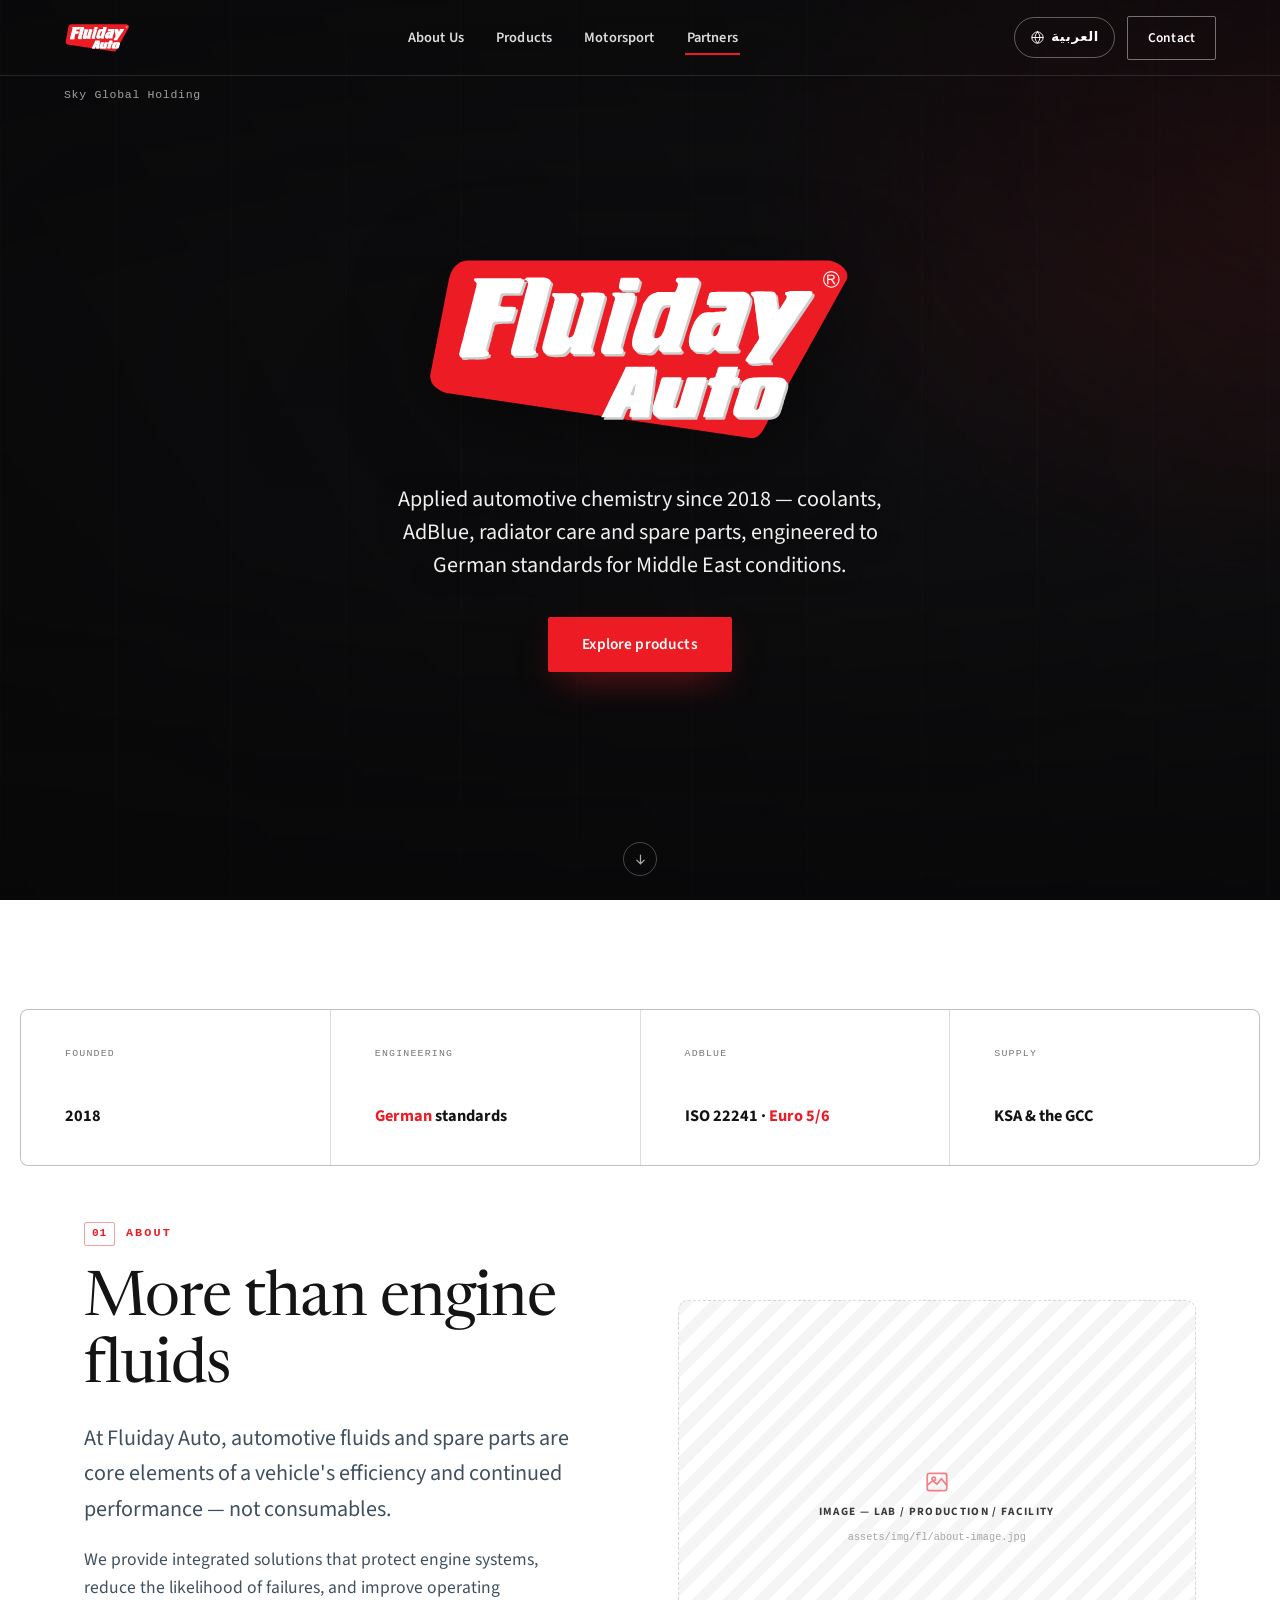
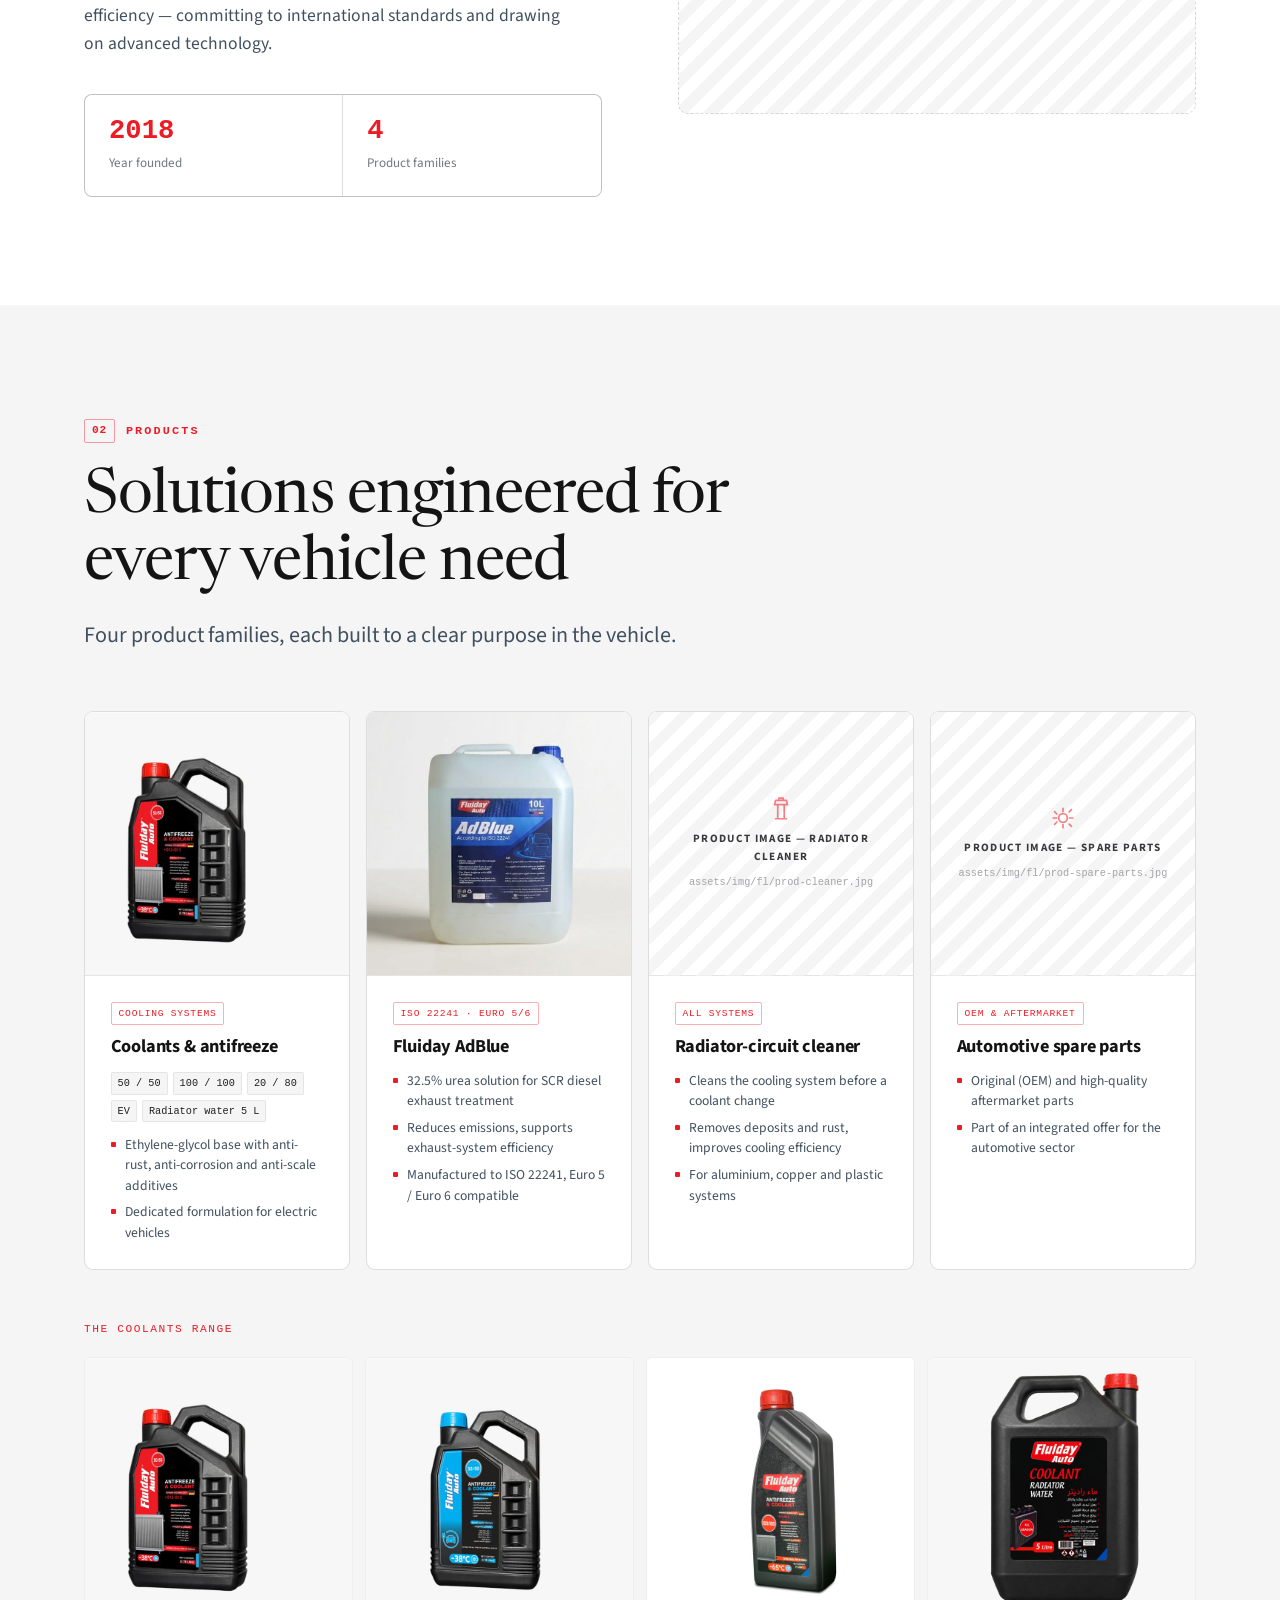
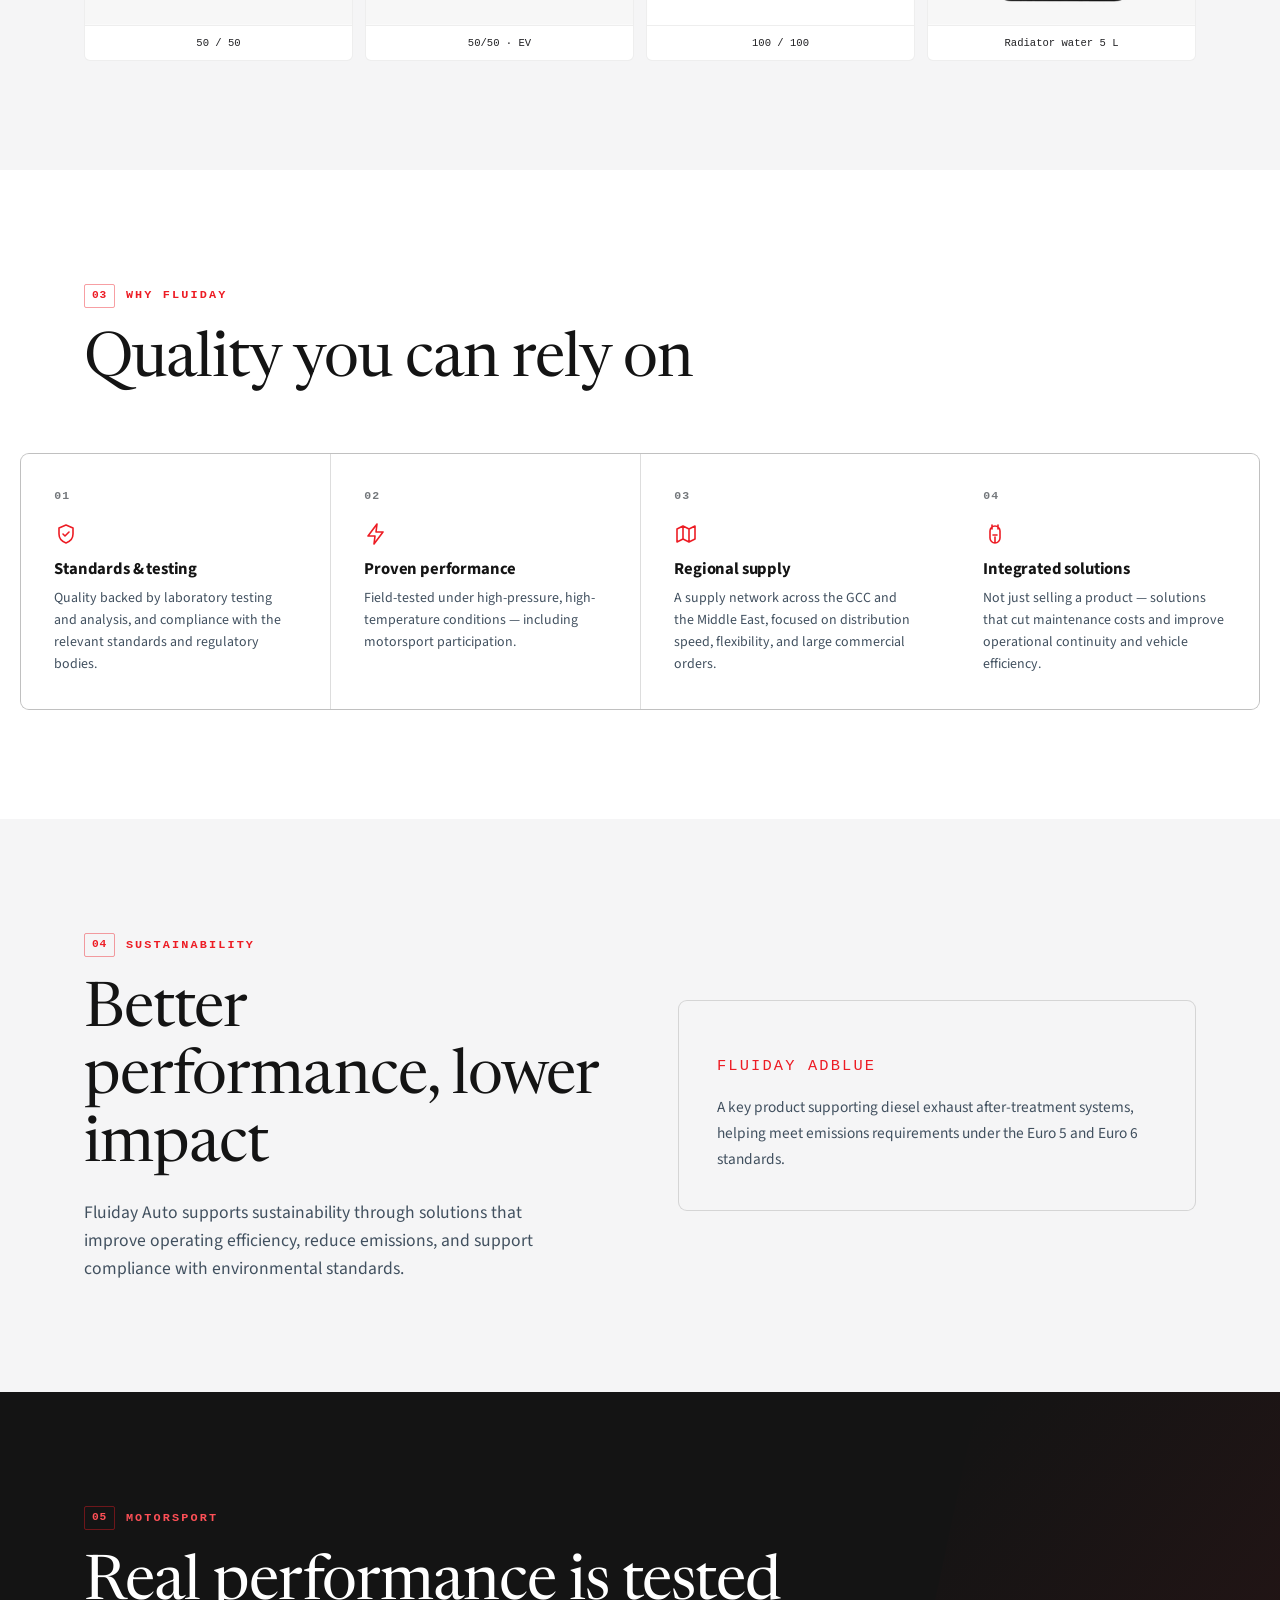
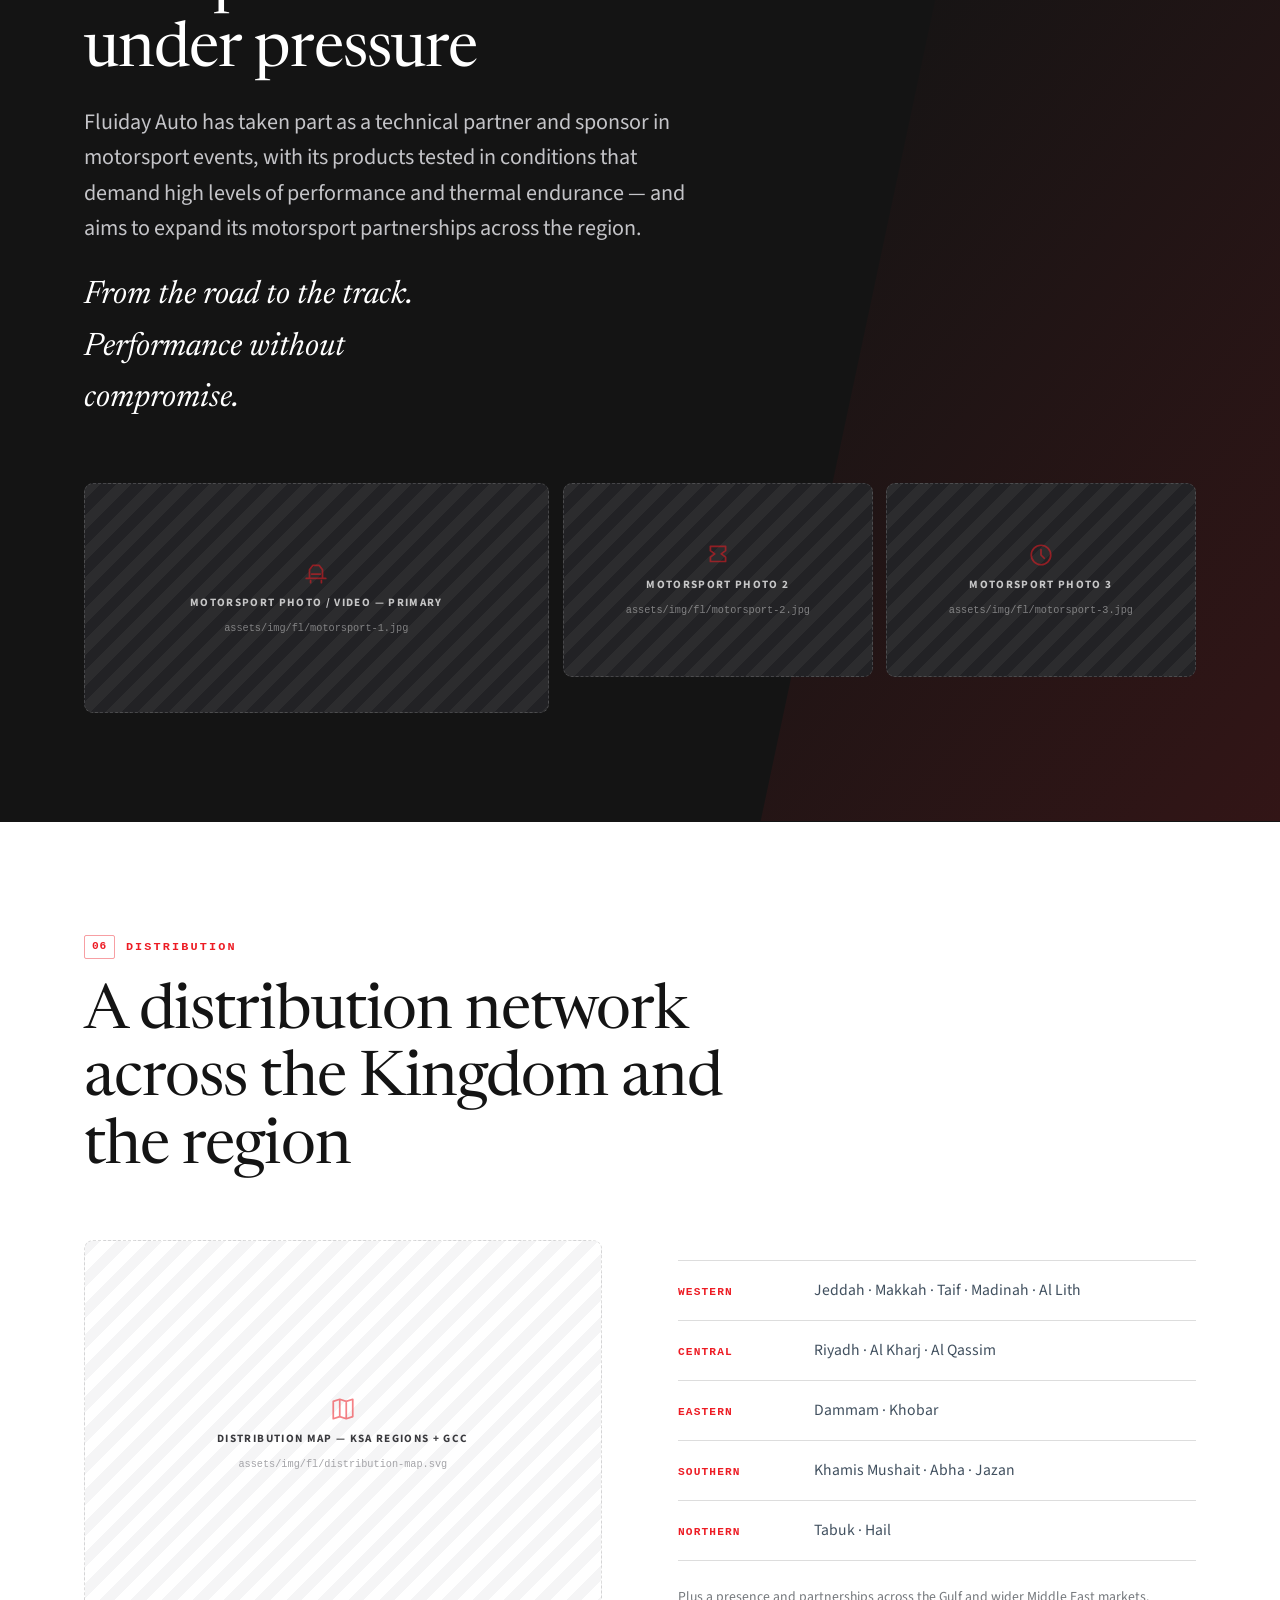
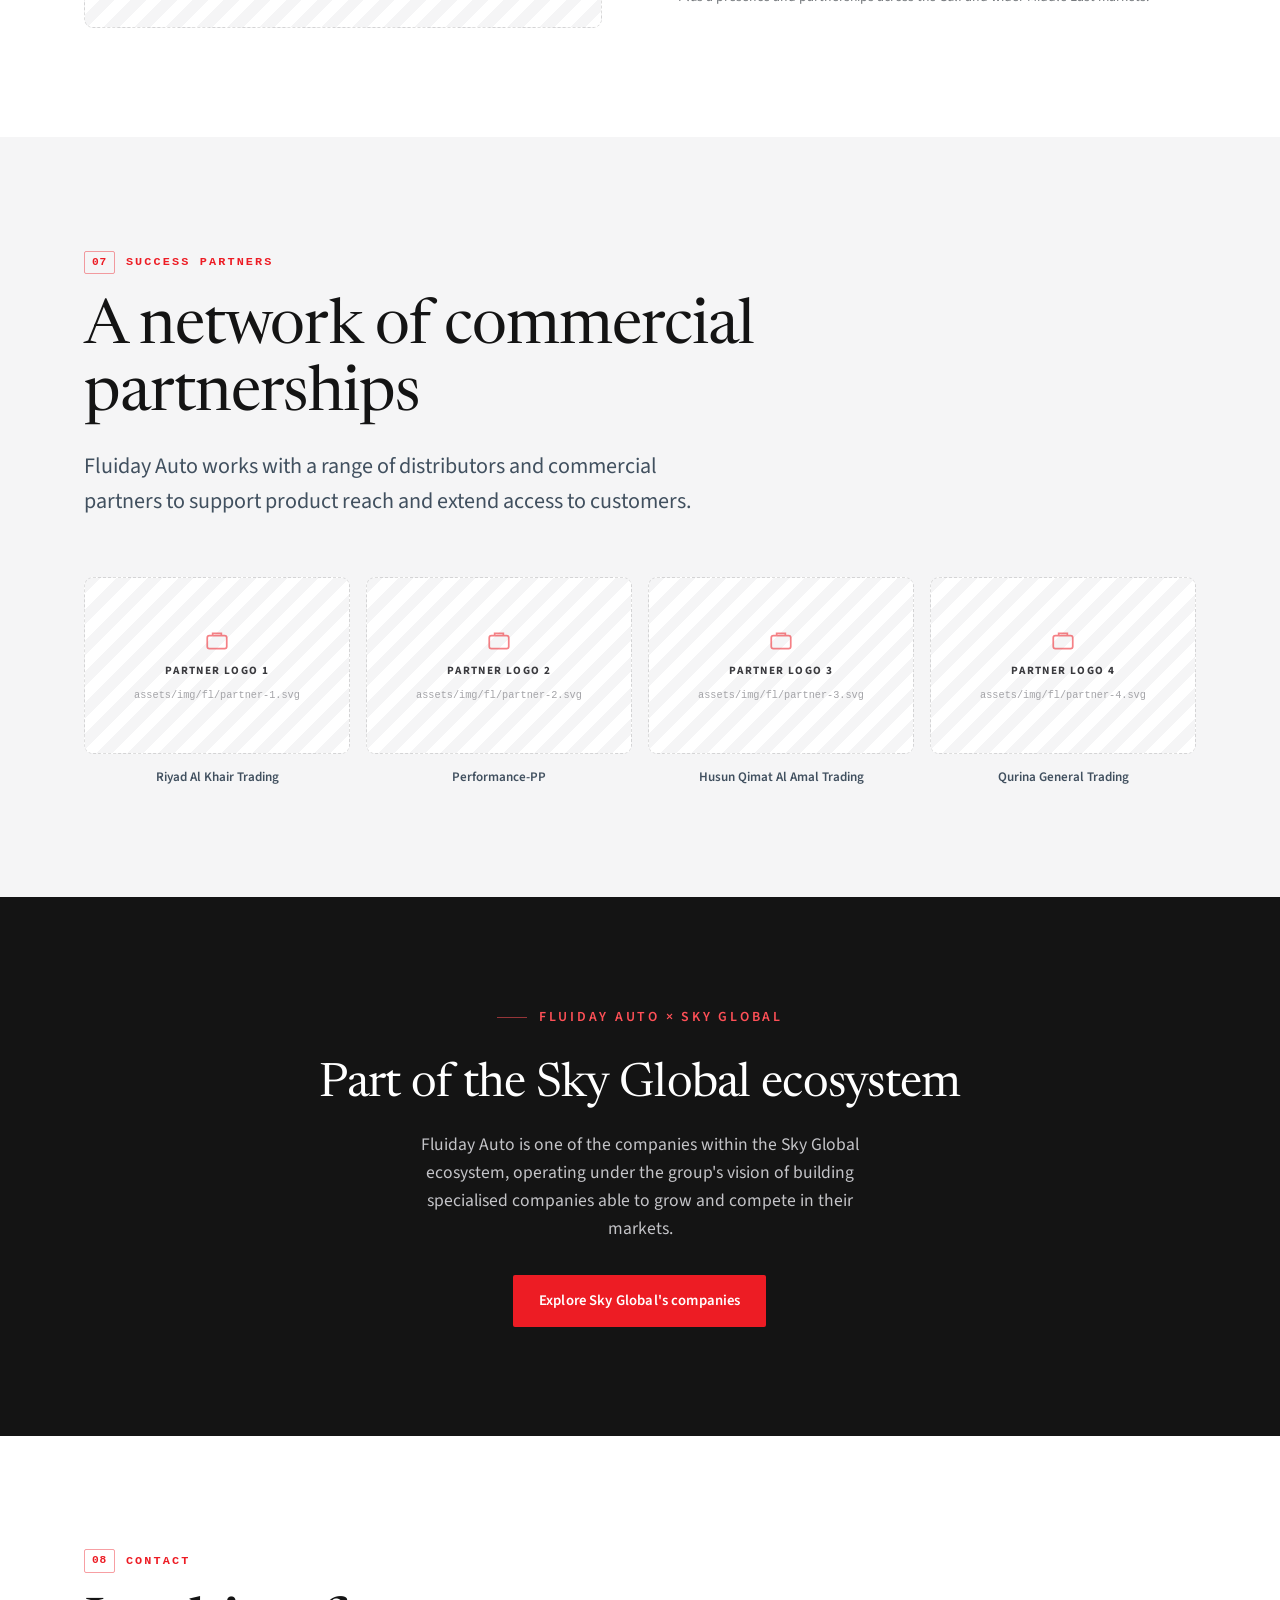
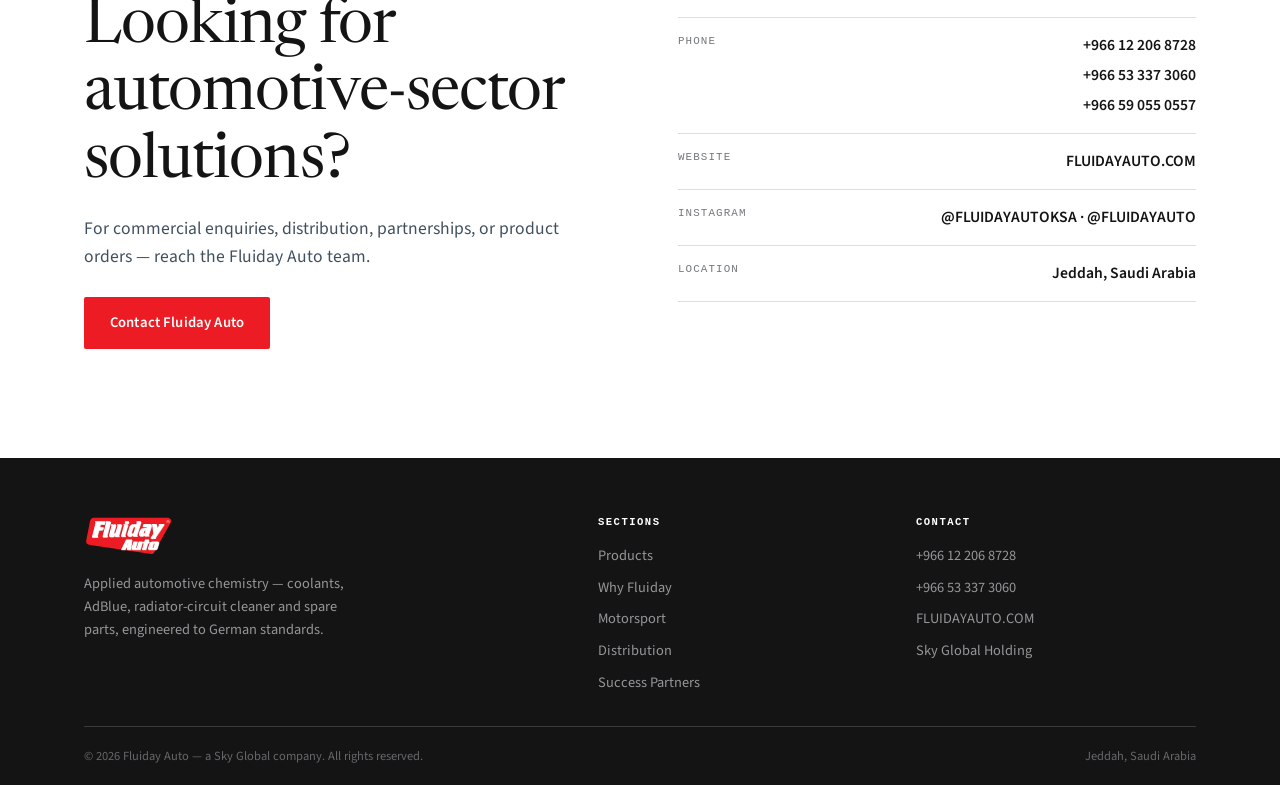
==== companies/fluiday-auto.html @ 1781af26 "Add files via upload" ====
<!doctype html>
<html lang="en" dir="ltr">
<head>
<meta charset="utf-8" />
<meta name="viewport" content="width=device-width, initial-scale=1" />
<title>Fluiday Auto — Advanced solutions for the automotive sector</title>
<meta name="title-ar" content="فلودي أوتو — حلول متقدمة لقطاع السيارات" />
<meta name="description" content="Fluiday Auto — applied automotive chemistry. Coolants and antifreeze, AdBlue, radiator-circuit cleaner and spare parts, engineered to German standards for Middle East operating conditions. A Sky Global company." />
<link rel="stylesheet" href="../assets/theme.css" />
<style>
/* =====================================================================
   FLUIDAY AUTO — dedicated page  ·  brand: red #ed1c24 / black / white
   Rebuilt for a clear, single visual hierarchy.

   IMAGE / VIDEO / LOGO SLOTS  — swap in real media without touching layout.
   Every not-yet-final asset is a <figure class="slot" data-slot="ID">.
   To fill: add <img src…> OR <video …> as the FIRST child of the <figure>
   (or add class "is-filled"). `.slot:has(>img)` / `.slot:has(>video)` hides
   the placeholder. The <figure> owns size / aspect-ratio / grid position,
   so restyling a section never disturbs a slot.
   Slot ids:
     hero-visual (image OR video) · about-image ·
     prod-coolants · prod-adblue · prod-cleaner · prod-spare-parts ·
     motorsport-1 · motorsport-2 · motorsport-3 · distribution-map ·
     partner-1 · partner-2 · partner-3 · partner-4
   Target files live under  assets/img/fl/  (and assets/video/fl/ for video).
   ===================================================================== */

:root{
  --fl-red:#ed1c24; --fl-red-d:#c1141b; --fl-red-l:#ff5057;
  --fl-ink:#141414; --fl-ink-2:#222225; --fl-ink-3:#3a3a3e;
  --fl-paper:#ffffff; --fl-paper-2:#f5f5f6;
  --fl-line:rgba(20,20,20,.14); --fl-line-2:rgba(20,20,20,.07);
  --fl-line-d:rgba(255,255,255,.16);
  --mono:ui-monospace,"SF Mono","Cascadia Code","Roboto Mono",Menlo,Consolas,monospace;
  --fl-hdr:72px;
}
body{background:var(--fl-paper);color:var(--fl-ink)}
html{scroll-padding-top:var(--fl-hdr)}
::selection{background:var(--fl-red);color:#fff}
.fl .display em,.fl .display i{color:var(--fl-red)}
html[dir="rtl"] .fl .display em,html[dir="rtl"] .fl .display i{color:inherit}

/* ---------- one section-header system ---------- */
.fl .section{padding-block:clamp(66px,8.5vw,124px)}
.fl .section.dark{background:var(--fl-ink);color:#e7e7e9}
.fl .section.tint{background:var(--fl-paper-2)}
.fl-wrap{max-width:var(--maxw);margin-inline:auto;padding-inline:var(--gutter)}

.fl-head{max-width:var(--maxw);margin-inline:auto;padding-inline:var(--gutter);
  margin-bottom:clamp(2.6rem,4.5vw,4rem)}
.fl-kicker{font-family:var(--mono);font-size:.74rem;font-weight:600;letter-spacing:.18em;text-transform:uppercase;
  color:var(--fl-red);display:inline-flex;align-items:center;gap:.9em;margin-bottom:1.3rem}
html[dir="rtl"] .fl-kicker{font-family:var(--ar);letter-spacing:0;text-transform:none;font-weight:700;font-size:.92rem}
.fl-kicker .n{border:1px solid color-mix(in srgb,var(--fl-red) 42%,transparent);border-radius:2px;
  padding:2px 7px;font-size:.7rem;letter-spacing:.08em}
.fl .dark .fl-kicker{color:var(--fl-red-l)}
.fl-h2{font-family:var(--serif);font-weight:400;font-size:var(--s4);line-height:1.08;letter-spacing:-.015em;max-width:19ch}
html[dir="rtl"] .fl-h2{font-family:var(--ar);font-weight:700;line-height:1.28;letter-spacing:0;max-width:24ch}
.fl .dark .fl-h2{color:#fff}
.fl-lead{font-size:var(--s1);color:var(--ink-soft);font-weight:400;max-width:56ch;margin-top:1.2rem}
html[dir="rtl"] .fl-lead{line-height:1.9}
.fl .dark .fl-lead{color:#c4c4c8}
.fl-body-p{color:var(--ink-soft);max-width:54ch}
.fl-body-p + .fl-body-p{margin-top:1rem}
.fl .dark .fl-body-p{color:#bcbcc0}

.tech{font-family:var(--mono);font-size:.7rem;font-weight:500;letter-spacing:.14em;text-transform:uppercase;color:var(--fl-red)}
html[dir="rtl"] .tech{font-family:var(--ar);letter-spacing:0;text-transform:none;font-weight:700}

/* ---------- buttons ---------- */
.fl .btn-primary{background:var(--fl-red);color:#fff}
.fl .btn-primary:hover{background:var(--fl-red-d);color:#fff}
.fl .btn-solid{background:var(--fl-ink);color:#fff}
.fl .btn-solid:hover{background:var(--fl-red)}
.fl .btn-line:hover{border-color:var(--fl-red);color:var(--fl-red)}

/* ============================================================
   HEADER  —  normal nav bar (the big logo lives in the hero, not here)
   ============================================================ */
.fl-hdr{position:fixed;inset-block-start:0;inset-inline:0;z-index:100;
  display:flex;align-items:center;justify-content:space-between;gap:22px;
  padding:16px var(--gutter);
  transition:background .4s var(--ease),padding .4s var(--ease),box-shadow .4s var(--ease)}
.fl-hdr::after{content:"";position:absolute;inset-inline:0;inset-block-end:0;height:1px;background:rgba(255,255,255,.12);opacity:1;transition:opacity .4s}
.fl-hdr.scrolled{background:rgba(255,255,255,.96);backdrop-filter:blur(16px);-webkit-backdrop-filter:blur(16px);
  padding-block:10px;box-shadow:0 6px 24px -14px rgba(0,0,0,.25)}
.fl-hdr.scrolled::after{background:var(--fl-line);opacity:1}

.fl-hdr-logo{flex:none;display:flex;align-items:center}
.fl-hdr-logo img{height:30px;width:auto;transition:height .4s var(--ease)}
.fl-hdr.scrolled .fl-hdr-logo img{height:27px}

.fl-nav{display:flex;gap:28px;align-items:center}
.fl-nav a{font-size:.9rem;font-weight:600;letter-spacing:.01em;color:rgba(255,255,255,.86);
  padding:8px 2px;position:relative;transition:color .3s}
html[dir="rtl"] .fl-nav a{font-weight:700;font-size:1rem}
.fl-hdr.scrolled .fl-nav a{color:var(--fl-ink-2)}
.fl-nav a::after{content:"";position:absolute;inset-block-end:2px;inset-inline-start:0;width:0;height:2px;
  background:var(--fl-red);transition:width .3s var(--ease)}
.fl-nav a:hover{color:#fff}
.fl-hdr.scrolled .fl-nav a:hover{color:var(--fl-red)}
.fl-nav a:hover::after,.fl-nav a.here::after{width:100%}

.fl-hdr-r{flex:none;display:flex;align-items:center;gap:12px}
.fl-hdr-r .lang{color:#fff;border-color:rgba(255,255,255,.34);font-size:.82rem;padding:9px 15px}
.fl-hdr.scrolled .fl-hdr-r .lang{color:var(--fl-ink);border-color:var(--fl-line)}
.fl-hdr-r .lang:hover{border-color:var(--fl-red);color:var(--fl-red)}
.fl-hdr-r .btn-ghost{padding:10px 20px;font-size:.84rem}
.fl-hdr.scrolled .fl-hdr-r .btn-ghost{border-color:var(--fl-line);color:var(--fl-ink)}
.fl-hdr.scrolled .fl-hdr-r .btn-ghost:hover{background:var(--fl-red);border-color:var(--fl-red);color:#fff}
.fl-menu-toggle{display:none;width:44px;height:44px;align-items:center;justify-content:center;color:#fff}
.fl-hdr.scrolled .fl-menu-toggle{color:var(--fl-ink)}

.fl-back{position:absolute;inset-block-start:calc(var(--fl-hdr) + 14px);inset-inline-start:var(--gutter);z-index:6;
  font-family:var(--mono);font-size:.72rem;font-weight:500;letter-spacing:.06em;color:rgba(255,255,255,.62);
  display:inline-flex;align-items:center;gap:.55em;transition:color .3s}
html[dir="rtl"] .fl-back{font-family:var(--ar);letter-spacing:0;font-weight:700}
.fl-back:hover{color:#fff}
.fl-back svg{width:14px;height:14px}
html[dir="rtl"] .fl-back svg{transform:scaleX(-1)}

.fl-mobile{position:fixed;inset:0;z-index:98;background:var(--fl-ink);color:#fff;display:flex;flex-direction:column;
  justify-content:center;gap:2px;padding:var(--gutter);transform:translateY(-100%);transition:transform .5s var(--ease);overflow-y:auto}
.fl-mobile.open{transform:none}
.fl-mobile a{font-size:1.35rem;font-weight:400;padding:14px 0;border-bottom:1px solid var(--fl-line-d)}
.fl-mobile .btn{align-self:flex-start;margin-top:22px}

@media (max-width:1040px){
  .fl-nav{display:none}
  .fl-menu-toggle{display:flex}
  .fl-hdr-r .btn-ghost{display:none}
}

/* ============================================================
   SLOT SYSTEM
   ============================================================ */
.slot{position:relative;display:flex;align-items:center;justify-content:center;overflow:hidden;isolation:isolate;
  border:1px dashed var(--fl-line);border-radius:8px;min-height:120px;
  background:repeating-linear-gradient(135deg,var(--fl-paper-2) 0 11px,transparent 11px 22px),var(--fl-paper)}
.slot > img,.slot > video{position:absolute;inset:0;width:100%;height:100%;object-fit:cover;z-index:0}
.slot.contain > img,.slot.contain > video{object-fit:contain;padding:6%}
.slot:has(> img),.slot:has(> video),.slot.is-filled{border-style:solid;border-color:var(--fl-line-2);background:var(--fl-paper-2)}
.slot:has(> img) .slot-ph,.slot:has(> video) .slot-ph,.slot.is-filled .slot-ph{display:none}
.slot-ph{position:relative;z-index:1;display:flex;flex-direction:column;align-items:center;gap:8px;text-align:center;padding:22px}
.slot-ph svg{width:26px;height:26px;color:var(--fl-red);opacity:.55}
.slot-ph .slot-l{font-size:.7rem;font-weight:700;letter-spacing:.12em;text-transform:uppercase;color:var(--fl-ink-3)}
html[dir="rtl"] .slot-ph .slot-l{letter-spacing:0;text-transform:none;font-size:.86rem}
.slot-ph .slot-f{font-family:var(--mono);font-size:.64rem;color:#a4a4a8;word-break:break-all}
.slot[data-tone="dark"]{border-color:var(--fl-line-d);
  background:repeating-linear-gradient(135deg,rgba(255,255,255,.045) 0 11px,transparent 11px 22px),var(--fl-ink-2)}
.slot[data-tone="dark"] .slot-ph .slot-l{color:rgba(255,255,255,.74)}
.slot[data-tone="dark"] .slot-ph .slot-f{color:rgba(255,255,255,.42)}

/* ============================================================
   HERO — full-bleed video · centred logo · tagline · one CTA
   ============================================================ */
.fl-hero{position:relative;min-height:100svh;display:flex;flex-direction:column;
  align-items:center;justify-content:center;text-align:center;overflow:hidden;
  background:var(--fl-ink);color:#fff;
  padding:calc(var(--fl-hdr) + 44px) var(--gutter) 92px}
.fl-hero-video{position:absolute;inset:0;width:100%;height:100%;object-fit:cover;z-index:0;background:var(--fl-ink)}
.fl-hero-overlay{position:absolute;inset:0;z-index:1;pointer-events:none;background:
  linear-gradient(180deg,rgba(8,8,9,.62) 0%,rgba(8,8,9,.34) 34%,rgba(8,8,9,.4) 62%,rgba(8,8,9,.82) 100%),
  radial-gradient(80% 65% at 50% 46%,rgba(8,8,9,.12),rgba(8,8,9,.55))}
.fl-hero-overlay::after{content:"";position:absolute;inset:0;opacity:.5;mix-blend-mode:overlay;
  background-image:linear-gradient(90deg,rgba(255,255,255,.05) 1px,transparent 1px);
  background-size:clamp(80px,9vw,130px) 100%}

.fl-hero-center{position:relative;z-index:2;display:flex;flex-direction:column;align-items:center;
  gap:clamp(1.4rem,3.2vw,2.2rem);max-width:660px}
.fl-hero-logo{width:min(80vw,440px);height:auto;filter:drop-shadow(0 16px 46px rgba(0,0,0,.45))}
.fl-hero-tagline{font-size:var(--s1);font-weight:400;line-height:1.5;color:rgba(255,255,255,.94);
  max-width:46ch;text-shadow:0 2px 22px rgba(0,0,0,.55)}
html[dir="rtl"] .fl-hero-tagline{line-height:1.9}
.fl-hero-center .btn{font-size:.96rem;padding:15px 34px;box-shadow:0 14px 40px -14px rgba(237,28,36,.6)}

.fl-hero-scroll{position:absolute;z-index:2;inset-block-end:24px;inset-inline:0;margin-inline:auto;
  width:34px;height:34px;display:grid;place-items:center;color:rgba(255,255,255,.65);
  border:1px solid rgba(255,255,255,.25);border-radius:999px;transition:color .3s,border-color .3s}
.fl-hero-scroll:hover{color:#fff;border-color:rgba(255,255,255,.6)}
.fl-hero-scroll svg{width:15px;height:15px;animation:flbob 2s var(--ease) infinite}
@keyframes flbob{0%,100%{transform:translateY(-2px)}50%{transform:translateY(2px)}}
@media (prefers-reduced-motion:reduce){.fl-hero-scroll svg{animation:none}}

/* ============================================================
   ABOUT
   ============================================================ */
.fl-two{display:grid;grid-template-columns:1fr 1fr;gap:clamp(34px,6vw,84px);align-items:center;
  max-width:var(--maxw);margin-inline:auto;padding-inline:var(--gutter)}
.fl-about .slot{aspect-ratio:5/4;border-radius:10px}
.fl-about-cells{display:grid;grid-template-columns:1fr 1fr;gap:1px;background:var(--fl-line);border:1px solid var(--fl-line);
  border-radius:8px;overflow:hidden;margin-top:2.2rem}
.fl-about-cells div{background:var(--fl-paper);padding:22px 24px}
.fl-about-cells b{font-family:var(--mono);font-size:1.7rem;font-weight:600;color:var(--fl-red);display:block;line-height:1}
html[dir="rtl"] .fl-about-cells b{font-family:var(--ar);font-weight:700}
.fl-about-cells span{font-size:.82rem;color:var(--gray);display:block;margin-top:.55rem}

/* ============================================================
   PRODUCTS — 4 equal cards, one row
   ============================================================ */
.fl-prod-grid{display:grid;grid-template-columns:repeat(4,1fr);gap:16px;
  max-width:var(--maxw);margin-inline:auto;padding-inline:var(--gutter)}
.fl-prod{border:1px solid var(--fl-line);border-radius:9px;overflow:hidden;display:flex;flex-direction:column;background:var(--fl-paper);
  transition:border-color .3s,transform .35s var(--ease),box-shadow .35s var(--ease)}
.fl-prod:hover{border-color:var(--fl-red);transform:translateY(-4px);box-shadow:0 26px 54px -26px rgba(237,28,36,.3)}
.fl-prod .slot{aspect-ratio:1/1;border:0;border-radius:0;border-bottom:1px solid var(--fl-line-2)}
.fl-prod-b{padding:clamp(20px,2vw,26px);display:flex;flex-direction:column;gap:.7rem;flex:1}
.fl-prod-tag{align-self:flex-start;font-family:var(--mono);font-size:.6rem;letter-spacing:.08em;text-transform:uppercase;
  color:var(--fl-red);border:1px solid color-mix(in srgb,var(--fl-red) 34%,transparent);border-radius:2px;padding:3px 7px}
html[dir="rtl"] .fl-prod-tag{font-family:var(--ar);letter-spacing:0;text-transform:none}
.fl-prod h3{font-size:1.14rem;font-weight:700;line-height:1.2}
.fl-prod ul{list-style:none;display:flex;flex-direction:column;gap:.4rem;margin-top:.1rem}
.fl-prod li{font-size:.85rem;color:var(--ink-soft);padding-inline-start:1.05em;position:relative;line-height:1.5}
.fl-prod li::before{content:"";position:absolute;inset-inline-start:0;inset-block-start:.5em;width:5px;height:5px;background:var(--fl-red);border-radius:1px}
.fl-prod-variants{display:flex;flex-wrap:wrap;gap:5px;margin-top:.2rem}
.fl-prod-variants span{font-family:var(--mono);font-size:.64rem;font-weight:500;color:var(--fl-ink-2);
  background:var(--fl-paper-2);border:1px solid var(--fl-line-2);border-radius:2px;padding:2px 6px}
html[dir="rtl"] .fl-prod-variants span{font-family:var(--ar);font-weight:600}
/* coolants range — understated supporting row */
.fl-cool-range{max-width:var(--maxw);margin:clamp(2.4rem,4vw,3.4rem) auto 0;padding-inline:var(--gutter)}
.fl-cool-range .tech{display:block;margin-bottom:1.1rem;color:var(--fl-red)}
.fl-cool-thumbs{display:grid;grid-template-columns:repeat(4,1fr);gap:12px}
.fl-cool-thumb{border:1px solid var(--fl-line-2);border-radius:6px;overflow:hidden;background:var(--fl-paper)}
.fl-cool-thumb img{width:100%;aspect-ratio:1/1;object-fit:cover;display:block}
.fl-cool-thumb figcaption{font-family:var(--mono);font-size:.66rem;font-weight:500;color:var(--fl-ink-2);
  padding:9px 6px;text-align:center;border-top:1px solid var(--fl-line-2)}
html[dir="rtl"] .fl-cool-thumb figcaption{font-family:var(--ar);font-weight:600}
@media (max-width:600px){.fl-cool-thumbs{grid-template-columns:1fr 1fr}}

/* ============================================================
   WHY
   ============================================================ */
.fl-why-grid{display:grid;grid-template-columns:repeat(4,1fr);gap:1px;background:var(--fl-line);border:1px solid var(--fl-line);
  border-radius:9px;overflow:hidden;max-width:var(--maxw);margin-inline:auto}
.fl-why{background:var(--fl-paper);padding:clamp(24px,2.6vw,34px);transition:background .4s var(--ease)}
.fl-why:hover{background:var(--fl-ink)}
.fl-why .fl-why-n{font-family:var(--mono);font-size:.72rem;font-weight:600;letter-spacing:.1em;color:var(--gray);display:block;margin-bottom:1rem;transition:color .4s}
.fl-why:hover .fl-why-n{color:rgba(255,255,255,.5)}
.fl-why svg{width:24px;height:24px;color:var(--fl-red);margin-bottom:14px}
.fl-why h3{font-size:1.04rem;font-weight:700;margin-bottom:.5rem;transition:color .4s}
.fl-why:hover h3{color:#fff}
.fl-why p{font-size:.87rem;color:var(--ink-soft);transition:color .4s;line-height:1.6}
.fl-why:hover p{color:rgba(255,255,255,.78)}

/* ============================================================
   SUSTAINABILITY
   ============================================================ */
.fl-eco{border:1px solid var(--fl-line);border-radius:9px;padding:clamp(24px,3vw,38px);background:var(--fl-paper-2)}
.fl-eco .tech{color:var(--fl-red)}
.fl-eco p{margin-top:.9rem;font-size:.96rem;color:var(--ink-soft);line-height:1.7}

/* ============================================================
   MOTORSPORT
   ============================================================ */
.fl-moto{position:relative;overflow:hidden}
.fl-moto .fl-moto-diag{position:absolute;inset-block:0;inset-inline-end:-10%;width:42%;
  background:linear-gradient(120deg,transparent,rgba(237,28,36,.14));transform:skewX(-12deg)}
.fl-moto > *{position:relative;z-index:1}
.fl-moto-tag{font-family:var(--serif);font-style:italic;font-size:var(--s2);color:#fff;max-width:20ch;margin-top:1.5rem}
html[dir="rtl"] .fl-moto-tag{font-family:var(--ar);font-style:normal;line-height:1.6}
.fl-moto-strip{display:grid;grid-template-columns:1.5fr 1fr 1fr;gap:14px;
  max-width:var(--maxw);margin:clamp(2.6rem,4vw,3.6rem) auto 0;padding-inline:var(--gutter)}
.fl-moto-strip .slot{aspect-ratio:16/10;border-radius:9px}
.fl-moto-strip .slot:first-child{aspect-ratio:auto}

/* ============================================================
   DISTRIBUTION
   ============================================================ */
.fl-dist .slot{aspect-ratio:4/3;border-radius:9px}
.fl-regions{display:flex;flex-direction:column;border-block-start:1px solid var(--fl-line)}
.fl-region{padding:17px 0;border-block-end:1px solid var(--fl-line);display:grid;grid-template-columns:120px 1fr;gap:16px;align-items:baseline}
.fl-region .r-name{font-family:var(--mono);font-size:.7rem;font-weight:600;letter-spacing:.1em;text-transform:uppercase;color:var(--fl-red)}
html[dir="rtl"] .fl-region .r-name{font-family:var(--ar);letter-spacing:0;text-transform:none;font-weight:700}
.fl-region .r-cities{font-size:.98rem;color:var(--ink-soft);line-height:1.6}
.fl-dist-note{margin-top:1.5rem;font-size:.86rem;color:var(--gray)}

/* ============================================================
   PARTNERS
   ============================================================ */
.fl-partners-grid{display:grid;grid-template-columns:repeat(4,1fr);gap:16px;
  max-width:var(--maxw);margin-inline:auto;padding-inline:var(--gutter)}
.fl-partner .slot{aspect-ratio:3/2;border-radius:9px}
.fl-partner .fl-partner-name{margin-top:.8rem;font-size:.82rem;font-weight:600;color:var(--ink-soft);text-align:center}

/* ============================================================
   CONTACT
   ============================================================ */
.fl-contact-rows{margin-top:1.7rem;border-block-start:1px solid var(--fl-line)}
.fl-contact-rows div{display:flex;justify-content:space-between;gap:16px;padding:15px 0;border-block-end:1px solid var(--fl-line);font-size:.98rem}
.fl-contact-rows .k{font-family:var(--mono);font-size:.68rem;letter-spacing:.1em;text-transform:uppercase;color:var(--gray)}
html[dir="rtl"] .fl-contact-rows .k{font-family:var(--ar);letter-spacing:0;text-transform:none}
.fl-contact-rows .v{font-weight:600;text-align:end}
.fl-phones{display:flex;flex-direction:column;gap:.3rem}

/* ---------- footer ---------- */
.fl-ft{background:var(--fl-ink);color:#96969a;padding-block:58px 26px;font-size:.9rem}
.fl-ft-top{display:grid;grid-template-columns:1.7fr 1fr 1fr;gap:38px;padding-bottom:32px;border-bottom:1px solid var(--fl-line-d)}
.fl-ft .fl-logo{height:40px;margin-bottom:1rem}
.fl-ft p{max-width:40ch}
.fl-ft h4{color:#fff;font-family:var(--mono);font-size:.66rem;letter-spacing:.14em;text-transform:uppercase;margin-bottom:1rem;font-weight:600}
html[dir="rtl"] .fl-ft h4{font-family:var(--ar);letter-spacing:0;text-transform:none}
.fl-ft ul{list-style:none;display:flex;flex-direction:column;gap:.55rem}
.fl-ft a:hover{color:#fff}
.fl-ft-bot{padding-top:20px;display:flex;justify-content:space-between;gap:14px;flex-wrap:wrap;font-size:.78rem;color:#67676b}

/* ---------- responsive ---------- */
/* ---- ABOUT spec strip (moved out of the hero) ---- */
.fl-specrow{display:grid;grid-template-columns:repeat(4,1fr);gap:1px;background:var(--fl-line);
  border:1px solid var(--fl-line);border-radius:8px;overflow:hidden;
  max-width:var(--maxw);margin:0 auto clamp(2.6rem,4vw,3.6rem)}
.fl-specrow div{background:var(--fl-paper);padding:18px 22px}
.fl-specrow .k{font-family:var(--mono);font-size:.62rem;letter-spacing:.12em;text-transform:uppercase;color:var(--gray)}
html[dir="rtl"] .fl-specrow .k{font-family:var(--ar);letter-spacing:0;text-transform:none;font-size:.78rem}
.fl-specrow .v{font-size:1.02rem;font-weight:700;margin-top:5px}
.fl-specrow .v b{color:var(--fl-red)}

/* ---------- responsive ---------- */
@media (max-width:1040px){
  .fl-two{grid-template-columns:1fr}
  .fl-specrow{grid-template-columns:1fr 1fr}
  .fl-why-grid,.fl-prod-grid,.fl-partners-grid{grid-template-columns:1fr 1fr}
  .fl-moto-strip{grid-template-columns:1fr 1fr}
  .fl-ft-top{grid-template-columns:1fr 1fr}
}
@media (max-width:600px){
  .fl-specrow{grid-template-columns:1fr}
  .fl-why-grid,.fl-prod-grid,.fl-partners-grid,.fl-moto-strip,.fl-about-cells{grid-template-columns:1fr}
  .fl-region{grid-template-columns:1fr;gap:4px}
  .fl-ft-top{grid-template-columns:1fr}
  .fl-contact-rows div{flex-direction:column;gap:2px}
  .fl-contact-rows .v{text-align:start}
  .fl-hero-logo{width:82vw}
}
</style>
</head>
<body id="top" class="fl">

<svg class="sg-defs" aria-hidden="true"><defs>
  <linearGradient id="sgGrad" x1="0" y1="0" x2="1476.09" y2="0" gradientUnits="userSpaceOnUse">
    <stop offset="0" stop-color="#7C8AD0"/><stop offset="1" stop-color="#33469C"/>
  </linearGradient>
  <symbol id="sgMark" viewBox="0 0 1476.09 1343.36">
    <path d="M 128.27 0.00 C 57.43 0.00 0.00 57.43 0.00 128.25 L 0.00 128.25 L 0.00 595.00 C 0.00 665.84 57.43 723.28 128.27 723.28 L 128.27 723.28 L 281.90 723.28 L 281.90 951.25 C 281.90 1000.30 321.66 1040.06 370.71 1040.06 L 370.71 1040.06 L 1105.38 1040.06 C 1154.42 1040.06 1194.18 1000.30 1194.18 951.25 L 1194.18 951.25 L 1194.18 837.23 L 1068.89 837.23 L 1068.89 914.77 L 407.19 914.77 L 407.19 403.51 L 1068.89 403.51 L 1068.89 482.59 L 1194.18 482.59 L 1194.18 367.03 C 1194.18 317.98 1154.42 278.22 1105.38 278.22 L 1105.38 278.22 L 370.71 278.22 C 321.66 278.22 281.90 317.98 281.90 367.03 L 281.90 367.03 L 281.90 595.00 L 128.27 595.00 L 128.27 128.25 L 1347.81 128.25 L 1347.81 356.95 L 1287.60 356.95 L 1287.60 483.39 L 1476.09 483.39 L 1476.09 128.25 C 1476.09 57.43 1418.65 0.00 1347.81 0.00 L 1347.81 0.00 Z"/>
    <path d="M 501.41 595.00 L 501.41 723.28 L 1347.81 723.28 L 1347.81 1186.17 L 128.27 1186.17 L 128.27 961.85 L 187.66 961.85 L 187.66 835.39 L 0.00 835.39 L 0.00 1215.09 C 0.00 1285.93 57.43 1343.36 128.27 1343.36 L 128.27 1343.36 L 1347.81 1343.36 C 1418.65 1343.36 1476.09 1285.93 1476.09 1215.09 L 1476.09 1215.09 L 1476.09 723.28 C 1476.09 687.84 1461.73 655.79 1438.52 632.56 L 1438.52 632.56 C 1415.30 609.36 1383.24 595.00 1347.81 595.00 L 1347.81 595.00 Z"/>
  </symbol>
</defs></svg>

<header class="fl-hdr" id="flHdr">
  <a href="#top" class="fl-hdr-logo" aria-label="Fluiday Auto — home">
    <img src="../assets/img/logo-fluiday.svg" alt="Fluiday Auto" />
  </a>
  <nav class="fl-nav" aria-label="Fluiday Auto sections">
    <a href="#about" data-en="About Us" data-ar="من نحن">About Us</a>
    <a href="#products" data-en="Products" data-ar="المنتجات">Products</a>
    <a href="#motorsport" data-en="Motorsport" data-ar="رياضة المحركات">Motorsport</a>
    <a href="#partners" data-en="Partners" data-ar="شركاؤنا">Partners</a>
  </nav>
  <div class="fl-hdr-r">
    <button class="lang" id="langBtn" aria-label="Switch language">
      <svg width="15" height="15" viewBox="0 0 24 24" fill="none" aria-hidden="true"><path d="M12 3a9 9 0 100 18 9 9 0 000-18zM3 12h18M12 3c2.5 2.7 3.8 6 3.8 9S14.5 18.3 12 21M12 3C9.5 5.7 8.2 9 8.2 12S9.5 18.3 12 21" stroke="currentColor" stroke-width="1.5" stroke-linecap="round"/></svg>
      <span class="lbl" id="langLabel">العربية</span>
    </button>
    <a href="#contact" class="btn btn-ghost" data-en="Contact" data-ar="تواصل معنا">Contact</a>
    <button class="fl-menu-toggle" id="flMenuToggle" aria-label="Menu" aria-expanded="false">
      <svg width="22" height="22" viewBox="0 0 24 24" fill="none"><path d="M3 6h18M3 12h18M3 18h18" stroke="currentColor" stroke-width="1.8" stroke-linecap="round"/></svg>
    </button>
  </div>
</header>

<div class="fl-mobile" id="flMobile">
  <a href="#about" data-en="About Fluiday" data-ar="من نحن">About Fluiday</a>
  <a href="#products" data-en="Products" data-ar="المنتجات">Products</a>
  <a href="#why" data-en="Why Fluiday" data-ar="لماذا فلودي">Why Fluiday</a>
  <a href="#motorsport" data-en="Motorsport" data-ar="رياضة المحركات">Motorsport</a>
  <a href="#distribution" data-en="Distribution" data-ar="التوزيع">Distribution</a>
  <a href="#partners" data-en="Success Partners" data-ar="شركاء النجاح">Success Partners</a>
  <a href="#contact" class="btn btn-ghost" data-en="Contact" data-ar="تواصل معنا">Contact</a>
</div>

<a href="../index.html#companies" class="fl-back" data-en="Sky Global Holding" data-ar="سكاي جلوبال القابضة">
  <svg viewBox="0 0 24 24" fill="none" aria-hidden="true"><path d="M19 12H5m6-6-6 6 6 6" stroke="currentColor" stroke-width="2" stroke-linecap="round" stroke-linejoin="round"/></svg>
  <span data-en="Sky Global Holding" data-ar="سكاي جلوبال القابضة">Sky Global Holding</span>
</a>

<!-- ================= HERO — full-bleed Corniche brand film ================= -->
<section class="fl-hero" id="hero">
  <!-- VIDEO SLOT: Corniche branding video at  assets/video/fl/hero.mp4  (add a .webm sibling + a <source> for it to save bandwidth). -->
  <video class="fl-hero-video" autoplay muted loop playsinline preload="auto"
         poster="../assets/img/fl/hero-poster.jpg" aria-hidden="true"
         data-slot="hero-video">
    <source src="../assets/video/fl/hero.mp4" type="video/mp4" />
  </video>
  <div class="fl-hero-overlay" aria-hidden="true"></div>

  <div class="fl-hero-center" data-load>
    <img class="fl-hero-logo" src="../assets/img/logo-fluiday.svg" alt="Fluiday Auto" />
    <p class="fl-hero-tagline"
       data-en="Applied automotive chemistry since 2018 — coolants, AdBlue, radiator care and spare parts, engineered to German standards for Middle East conditions."
       data-ar="الهندسة الكيميائية التطبيقية للسيارات منذ 2018 — سوائل تبريد، أدبلو، العناية بالرديتر وقطع غيار، بمعايير ألمانية تراعي ظروف التشغيل في الشرق الأوسط.">Applied automotive chemistry since 2018 — engineered to German standards for the region.</p>
    <a href="#products" class="btn btn-primary" data-en="Explore products" data-ar="استعرض المنتجات">Explore products
      <svg class="arr" viewBox="0 0 24 24" fill="none" aria-hidden="true"><path d="M5 12h14m-6-6 6 6-6 6" stroke="currentColor" stroke-width="2" stroke-linecap="round" stroke-linejoin="round"/></svg></a>
  </div>

  <a class="fl-hero-scroll" href="#about" aria-label="Scroll to About Us">
    <svg viewBox="0 0 24 24" fill="none" aria-hidden="true"><path d="M12 5v14m0 0-6-6m6 6 6-6" stroke="currentColor" stroke-width="2" stroke-linecap="round" stroke-linejoin="round"/></svg>
  </a>
</section>

<!-- ================= ABOUT ================= -->
<section class="section" id="about">
  <div class="fl-specrow reveal">
    <div><div class="k" data-en="Founded" data-ar="التأسيس">Founded</div><div class="v tnum">2018</div></div>
    <div><div class="k" data-en="Engineering" data-ar="الهندسة">Engineering</div><div class="v"><b data-en="German" data-ar="ألمانية">German</b> <span data-en="standards" data-ar="معايير">standards</span></div></div>
    <div><div class="k" data-en="AdBlue" data-ar="أدبلو">AdBlue</div><div class="v">ISO 22241 · <b>Euro 5/6</b></div></div>
    <div><div class="k" data-en="Supply" data-ar="الإمداد">Supply</div><div class="v" data-en="KSA &amp; the GCC" data-ar="المملكة والخليج">KSA &amp; the GCC</div></div>
  </div>
  <div class="fl-two fl-about">
    <div>
      <p class="fl-kicker"><span class="n">01</span> <span data-en="About" data-ar="من نحن">About</span></p>
      <h2 class="fl-h2 display reveal" data-en="More than engine fluids" data-ar="أكثر من سوائل للمحركات">More than engine fluids</h2>
      <p class="fl-lead reveal" data-en="At Fluiday Auto, automotive fluids and spare parts are core elements of a vehicle's efficiency and continued performance — not consumables."
         data-ar="في فلودي أوتو، ننظر إلى سوائل السيارات وقطع الغيار باعتبارها عناصر أساسية في كفاءة المركبة واستمرارية أدائها، وليست مجرد منتجات استهلاكية.">Core elements of a vehicle's performance — not consumables.</p>
      <p class="fl-body-p reveal" style="margin-top:1.2rem" data-en="We provide integrated solutions that protect engine systems, reduce the likelihood of failures, and improve operating efficiency — committing to international standards and drawing on advanced technology."
         data-ar="نوفر حلولًا متكاملة تساعد على حماية أنظمة المحرك، تقليل احتمالية الأعطال، وتحسين كفاءة التشغيل، مع الالتزام بالمعايير العالمية والاستفادة من التقنيات المتقدمة.">Integrated solutions that protect engine systems and improve efficiency.</p>
      <div class="fl-about-cells reveal">
        <div><b class="tnum">2018</b><span data-en="Year founded" data-ar="سنة التأسيس">Year founded</span></div>
        <div><b>4</b><span data-en="Product families" data-ar="عائلات منتجات">Product families</span></div>
      </div>
    </div>
    <figure class="slot reveal" data-slot="about-image">
      <figcaption class="slot-ph">
        <svg viewBox="0 0 24 24" fill="none" aria-hidden="true"><rect x="3" y="4" width="18" height="16" rx="2" stroke="currentColor" stroke-width="1.6"/><path d="m3 15 5-4 4 3 4-5 5 6" stroke="currentColor" stroke-width="1.6" stroke-linecap="round" stroke-linejoin="round"/><circle cx="9" cy="9" r="1.6" stroke="currentColor" stroke-width="1.6"/></svg>
        <span class="slot-l" data-en="Image — lab / production / facility" data-ar="صورة — مختبر / إنتاج / منشأة">Image — lab / production / facility</span>
        <span class="slot-f">assets/img/fl/about-image.jpg</span>
      </figcaption>
    </figure>
  </div>
</section>

<!-- ================= PRODUCTS ================= -->
<section class="section tint" id="products">
  <div class="fl-head">
    <p class="fl-kicker"><span class="n">02</span> <span data-en="Products" data-ar="المنتجات">Products</span></p>
    <h2 class="fl-h2 display reveal" data-en="Solutions engineered for every vehicle need" data-ar="حلول مصممة لمختلف احتياجات المركبات">Solutions engineered for every vehicle need</h2>
    <p class="fl-lead reveal" data-en="Four product families, each built to a clear purpose in the vehicle."
       data-ar="أربع عائلات منتجات، لكلٍّ منها دور واضح في المركبة.">Four product families, each built to a clear purpose.</p>
  </div>

  <div class="fl-prod-grid" data-stagger>

    <article class="fl-prod reveal">
      <figure class="slot" data-slot="prod-coolants">
        <img src="../assets/img/fl/prod-coolants.jpg" alt="Fluiday Auto Antifreeze &amp; Coolant 50/50" loading="lazy" decoding="async" />
        <figcaption class="slot-ph">
          <svg viewBox="0 0 24 24" fill="none" aria-hidden="true"><path d="M9 3h6M10 3v3.5L6.5 15A3.5 3.5 0 0010 20h4a3.5 3.5 0 003.5-4.5L14 6.5V3M7.5 13h9" stroke="currentColor" stroke-width="1.6" stroke-linecap="round" stroke-linejoin="round"/></svg>
          <span class="slot-l" data-en="Product image — coolant" data-ar="صورة المنتج — سائل التبريد">Product image — coolant</span>
          <span class="slot-f">assets/img/fl/prod-coolants.jpg</span>
        </figcaption>
      </figure>
      <div class="fl-prod-b">
        <span class="fl-prod-tag" data-en="Cooling systems" data-ar="أنظمة التبريد">Cooling systems</span>
        <h3 data-en="Coolants &amp; antifreeze" data-ar="سوائل التبريد ومضادات التجمد">Coolants &amp; antifreeze</h3>
        <div class="fl-prod-variants">
          <span>50 / 50</span><span>100 / 100</span><span>20 / 80</span>
          <span data-en="EV" data-ar="كهربائية">EV</span><span data-en="Radiator water 5 L" data-ar="مياه رديتر 5 لتر">Radiator water 5 L</span>
        </div>
        <ul>
          <li data-en="Ethylene-glycol base with anti-rust, anti-corrosion and anti-scale additives" data-ar="تعتمد على جلايكول الإيثيلين وإضافات مقاومة للصدأ والتآكل والترسبات">Ethylene-glycol base, anti-rust / corrosion / scale additives</li>
          <li data-en="Dedicated formulation for electric vehicles" data-ar="تركيبة مخصصة للمركبات الكهربائية">Dedicated formulation for electric vehicles</li>
        </ul>
      </div>
    </article>

    <article class="fl-prod reveal">
      <figure class="slot" data-slot="prod-adblue">
        <img src="../assets/img/fl/prod-adblue.jpg" alt="Fluiday AdBlue 10 L" loading="lazy" decoding="async" />
        <figcaption class="slot-ph">
          <svg viewBox="0 0 24 24" fill="none" aria-hidden="true"><path d="M12 3s6 6.5 6 11a6 6 0 01-12 0c0-4.5 6-11 6-11Z" stroke="currentColor" stroke-width="1.6" stroke-linejoin="round"/></svg>
          <span class="slot-l" data-en="Product image — AdBlue" data-ar="صورة المنتج — أدبلو">Product image — AdBlue</span>
          <span class="slot-f">assets/img/fl/prod-adblue.jpg</span>
        </figcaption>
      </figure>
      <div class="fl-prod-b">
        <span class="fl-prod-tag">ISO 22241 · Euro 5/6</span>
        <h3>Fluiday AdBlue</h3>
        <ul>
          <li data-en="32.5% urea solution for SCR diesel exhaust treatment" data-ar="محلول يوريا 32.5% لمعالجة عوادم الديزل بتقنية SCR">32.5% urea solution for SCR diesel treatment</li>
          <li data-en="Reduces emissions, supports exhaust-system efficiency" data-ar="يقلل الانبعاثات ويدعم كفاءة نظام العادم">Reduces emissions, supports exhaust efficiency</li>
          <li data-en="Manufactured to ISO 22241, Euro 5 / Euro 6 compatible" data-ar="مصنّع وفق ISO 22241 ومتوافق مع Euro 5 وEuro 6">To ISO 22241 · Euro 5 / 6 compatible</li>
        </ul>
      </div>
    </article>

    <article class="fl-prod reveal">
      <figure class="slot" data-slot="prod-cleaner">
        <figcaption class="slot-ph">
          <svg viewBox="0 0 24 24" fill="none" aria-hidden="true"><path d="M7 21h10M9 21V8m6 13V8M6 8h12l-1-4H7L6 8Zm4-4V2h4v2" stroke="currentColor" stroke-width="1.6" stroke-linecap="round" stroke-linejoin="round"/></svg>
          <span class="slot-l" data-en="Product image — radiator cleaner" data-ar="صورة المنتج — منظف الرديتر">Product image — radiator cleaner</span>
          <span class="slot-f">assets/img/fl/prod-cleaner.jpg</span>
        </figcaption>
      </figure>
      <div class="fl-prod-b">
        <span class="fl-prod-tag" data-en="All systems" data-ar="لكل الأنظمة">All systems</span>
        <h3 data-en="Radiator-circuit cleaner" data-ar="منظف دورة الرديتر">Radiator-circuit cleaner</h3>
        <ul>
          <li data-en="Cleans the cooling system before a coolant change" data-ar="يُنظّف نظام التبريد قبل تغيير سائل التبريد">Cleans the system before a coolant change</li>
          <li data-en="Removes deposits and rust, improves cooling efficiency" data-ar="يزيل الرواسب والصدأ ويحسّن كفاءة التبريد">Removes deposits and rust, improves efficiency</li>
          <li data-en="For aluminium, copper and plastic systems" data-ar="لأنظمة الألمنيوم والنحاس والبلاستيك">For aluminium, copper and plastic systems</li>
        </ul>
      </div>
    </article>

    <article class="fl-prod reveal">
      <figure class="slot" data-slot="prod-spare-parts">
        <figcaption class="slot-ph">
          <svg viewBox="0 0 24 24" fill="none" aria-hidden="true"><path d="M12 8a4 4 0 100 8 4 4 0 000-8Zm0-5v3m0 12v3M4.2 6.2l2.1 2.1M17.7 17.7l2.1 2.1M3 12h3m12 0h3M4.2 17.8l2.1-2.1M17.7 6.3l2.1-2.1" stroke="currentColor" stroke-width="1.6" stroke-linecap="round"/></svg>
          <span class="slot-l" data-en="Product image — spare parts" data-ar="صورة المنتج — قطع الغيار">Product image — spare parts</span>
          <span class="slot-f">assets/img/fl/prod-spare-parts.jpg</span>
        </figcaption>
      </figure>
      <div class="fl-prod-b">
        <span class="fl-prod-tag" data-en="OEM &amp; aftermarket" data-ar="أصلية وبديلة">OEM &amp; aftermarket</span>
        <h3 data-en="Automotive spare parts" data-ar="قطع غيار السيارات">Automotive spare parts</h3>
        <ul>
          <li data-en="Original (OEM) and high-quality aftermarket parts" data-ar="قطع غيار أصلية وبديلة عالية الجودة">Original (OEM) and high-quality aftermarket parts</li>
          <li data-en="Part of an integrated offer for the automotive sector" data-ar="ضمن توجه الشركة نحو حلول متكاملة لقطاع السيارات">Part of an integrated offer for the sector</li>
        </ul>
      </div>
    </article>

  </div>

  <div class="fl-cool-range reveal">
    <p class="tech" data-en="The coolants range" data-ar="مجموعة سوائل التبريد">The coolants range</p>
    <div class="fl-cool-thumbs">
      <figure class="fl-cool-thumb"><img src="../assets/img/fl/co-5050.jpg" alt="Fluiday Antifreeze &amp; Coolant 50/50" loading="lazy" decoding="async"><figcaption>50 / 50</figcaption></figure>
      <figure class="fl-cool-thumb"><img src="../assets/img/fl/co-5050-ev.jpg" alt="Fluiday Antifreeze &amp; Coolant 50/50 for electric vehicles" loading="lazy" decoding="async"><figcaption><span data-en="50/50 · EV" data-ar="50/50 · كهربائية">50/50 · EV</span></figcaption></figure>
      <figure class="fl-cool-thumb"><img src="../assets/img/fl/co-100100.jpg" alt="Fluiday Antifreeze &amp; Coolant 100/100" loading="lazy" decoding="async"><figcaption>100 / 100</figcaption></figure>
      <figure class="fl-cool-thumb"><img src="../assets/img/fl/co-radiator-water.jpg" alt="Fluiday Coolant — Radiator Water 5 L" loading="lazy" decoding="async"><figcaption><span data-en="Radiator water 5 L" data-ar="مياه رديتر 5 لتر">Radiator water 5 L</span></figcaption></figure>
    </div>
  </div>
</section>

<!-- ================= WHY ================= -->
<section class="section" id="why">
  <div class="fl-head">
    <p class="fl-kicker"><span class="n">03</span> <span data-en="Why Fluiday" data-ar="لماذا فلودي">Why Fluiday</span></p>
    <h2 class="fl-h2 display reveal" data-en="Quality you can rely on" data-ar="جودة يمكن الاعتماد عليها">Quality you can rely on</h2>
  </div>
  <div class="fl-why-grid" data-stagger>
    <div class="fl-why reveal">
      <span class="fl-why-n">01</span>
      <svg viewBox="0 0 24 24" fill="none" aria-hidden="true"><path d="M12 3l7 3v6c0 4.5-3 7.5-7 9-4-1.5-7-4.5-7-9V6l7-3Z" stroke="currentColor" stroke-width="1.6" stroke-linejoin="round"/><path d="m9 12 2 2 4-4" stroke="currentColor" stroke-width="1.6" stroke-linecap="round" stroke-linejoin="round"/></svg>
      <h3 data-en="Standards &amp; testing" data-ar="معايير واختبارات">Standards &amp; testing</h3>
      <p data-en="Quality backed by laboratory testing and analysis, and compliance with the relevant standards and regulatory bodies."
         data-ar="جودة مدعومة بالاختبارات والتحاليل المخبرية والتوافق مع المعايير والجهات التنظيمية ذات الصلة.">Backed by lab testing and compliance with the relevant standards.</p>
    </div>
    <div class="fl-why reveal">
      <span class="fl-why-n">02</span>
      <svg viewBox="0 0 24 24" fill="none" aria-hidden="true"><path d="M13 2 4 14h7l-1 8 9-12h-7l1-8Z" stroke="currentColor" stroke-width="1.6" stroke-linejoin="round"/></svg>
      <h3 data-en="Proven performance" data-ar="أداء مثبت">Proven performance</h3>
      <p data-en="Field-tested under high-pressure, high-temperature conditions — including motorsport participation."
         data-ar="اختبار ميداني في ظروف تشغيل عالية الضغط ودرجات الحرارة، بما في ذلك مشاركات في رياضة المحركات.">Field-tested under high-pressure, high-temperature conditions.</p>
    </div>
    <div class="fl-why reveal">
      <span class="fl-why-n">03</span>
      <svg viewBox="0 0 24 24" fill="none" aria-hidden="true"><path d="M3 7l6-3 6 3 6-3v13l-6 3-6-3-6 3V7Zm6-3v13m6-10v13" stroke="currentColor" stroke-width="1.6" stroke-linecap="round" stroke-linejoin="round"/></svg>
      <h3 data-en="Regional supply" data-ar="إمداد إقليمي">Regional supply</h3>
      <p data-en="A supply network across the GCC and the Middle East, focused on distribution speed, flexibility, and large commercial orders."
         data-ar="شبكة إمداد تمتد عبر دول الخليج والشرق الأوسط، مع توجه لتعزيز سرعة ومرونة التوزيع وتلبية الطلبات التجارية الكبرى.">A supply network across the GCC and the Middle East.</p>
    </div>
    <div class="fl-why reveal">
      <span class="fl-why-n">04</span>
      <svg viewBox="0 0 24 24" fill="none" aria-hidden="true"><path d="M9 3v4M15 3v4M12 21a5 5 0 005-5V9a5 5 0 00-10 0v7a5 5 0 005 5Zm0 0v-6m-2-2h4" stroke="currentColor" stroke-width="1.6" stroke-linecap="round" stroke-linejoin="round"/></svg>
      <h3 data-en="Integrated solutions" data-ar="حلول متكاملة">Integrated solutions</h3>
      <p data-en="Not just selling a product — solutions that cut maintenance costs and improve operational continuity and vehicle efficiency."
         data-ar="لا نركز على بيع المنتج فقط، بل على حلول تساعد العملاء على تقليل تكاليف الصيانة وتحسين استمرارية التشغيل وكفاءة المركبات.">Solutions that cut maintenance costs and improve continuity.</p>
    </div>
  </div>
</section>

<!-- ================= SUSTAINABILITY ================= -->
<section class="section tint" id="sustainability">
  <div class="fl-two">
    <div>
      <p class="fl-kicker"><span class="n">04</span> <span data-en="Sustainability" data-ar="الاستدامة">Sustainability</span></p>
      <h2 class="fl-h2 display reveal" data-en="Better performance, lower impact" data-ar="أداء أفضل، وأثر أقل">Better performance, lower impact</h2>
      <p class="fl-body-p reveal" style="margin-top:1.2rem" data-en="Fluiday Auto supports sustainability through solutions that improve operating efficiency, reduce emissions, and support compliance with environmental standards."
         data-ar="تدعم فلودي أوتو توجهات الاستدامة من خلال حلول تساعد على تحسين كفاءة التشغيل، تقليل الانبعاثات، ودعم الامتثال للمعايير البيئية.">Solutions that improve efficiency, reduce emissions and support compliance.</p>
    </div>
    <div class="fl-eco reveal">
      <p class="tech" data-en="Fluiday AdBlue" data-ar="فلودي أدبلو">Fluiday AdBlue</p>
      <p data-en="A key product supporting diesel exhaust after-treatment systems, helping meet emissions requirements under the Euro 5 and Euro 6 standards."
         data-ar="أحد أهم منتجاتنا الداعمة لأنظمة معالجة عوادم محركات الديزل، ويساعد على تحقيق متطلبات الانبعاثات وفق معياري Euro 5 وEuro 6.">Supports diesel exhaust after-treatment and Euro 5/6 emissions requirements.</p>
    </div>
  </div>
</section>

<!-- ================= MOTORSPORT ================= -->
<section class="section dark fl-moto" id="motorsport">
  <div class="fl-moto-diag" aria-hidden="true"></div>
  <div class="fl-head">
    <p class="fl-kicker"><span class="n">05</span> <span data-en="Motorsport" data-ar="رياضة المحركات">Motorsport</span></p>
    <h2 class="fl-h2 display reveal" data-en="Real performance is tested under pressure" data-ar="الأداء الحقيقي يُختبر تحت الضغط">Real performance is tested under pressure</h2>
    <p class="fl-lead reveal" data-en="Fluiday Auto has taken part as a technical partner and sponsor in motorsport events, with its products tested in conditions that demand high levels of performance and thermal endurance — and aims to expand its motorsport partnerships across the region."
       data-ar="شاركت فلودي أوتو كشريك تقني وراعٍ في فعاليات رياضة السيارات، واختُبرت منتجاتها في ظروف تتطلب مستويات عالية من الأداء والتحمل الحراري، وتستهدف التوسع في شراكاتها ضمن رياضات المحركات في المنطقة.">Technical partner and sponsor in motorsport events across the region.</p>
    <p class="fl-moto-tag reveal">From the road to the track. Performance without compromise.</p>
  </div>

  <div class="fl-moto-strip">
    <figure class="slot reveal" data-slot="motorsport-1" data-tone="dark" style="min-height:230px">
      <figcaption class="slot-ph">
        <svg viewBox="0 0 24 24" fill="none" aria-hidden="true"><path d="M3 17h18M6 17V9l3-4h6l3 4v8M8 13h8M7 21v-2m10 2v-2" stroke="currentColor" stroke-width="1.6" stroke-linecap="round" stroke-linejoin="round"/></svg>
        <span class="slot-l" data-en="Motorsport photo / video — primary" data-ar="صورة / فيديو رياضة محركات — رئيسي">Motorsport photo / video — primary</span>
        <span class="slot-f">assets/img/fl/motorsport-1.jpg</span>
      </figcaption>
    </figure>
    <figure class="slot reveal" data-slot="motorsport-2" data-tone="dark">
      <figcaption class="slot-ph">
        <svg viewBox="0 0 24 24" fill="none" aria-hidden="true"><path d="M5 4h14v4l-4 3 4 3v4H5v-4l4-3-4-3V4Z" stroke="currentColor" stroke-width="1.6" stroke-linejoin="round"/></svg>
        <span class="slot-l" data-en="Motorsport photo 2" data-ar="صورة رياضة محركات 2">Motorsport photo 2</span>
        <span class="slot-f">assets/img/fl/motorsport-2.jpg</span>
      </figcaption>
    </figure>
    <figure class="slot reveal" data-slot="motorsport-3" data-tone="dark">
      <figcaption class="slot-ph">
        <svg viewBox="0 0 24 24" fill="none" aria-hidden="true"><circle cx="12" cy="12" r="9" stroke="currentColor" stroke-width="1.6"/><path d="M12 7v5l3 3" stroke="currentColor" stroke-width="1.6" stroke-linecap="round"/></svg>
        <span class="slot-l" data-en="Motorsport photo 3" data-ar="صورة رياضة محركات 3">Motorsport photo 3</span>
        <span class="slot-f">assets/img/fl/motorsport-3.jpg</span>
      </figcaption>
    </figure>
  </div>
</section>

<!-- ================= DISTRIBUTION ================= -->
<section class="section" id="distribution">
  <div class="fl-head">
    <p class="fl-kicker"><span class="n">06</span> <span data-en="Distribution" data-ar="التوزيع">Distribution</span></p>
    <h2 class="fl-h2 display reveal" data-en="A distribution network across the Kingdom and the region" data-ar="شبكة توزيع تمتد عبر المملكة والمنطقة">A distribution network across the Kingdom and the region</h2>
  </div>
  <div class="fl-two fl-dist">
    <figure class="slot reveal" data-slot="distribution-map">
      <figcaption class="slot-ph">
        <svg viewBox="0 0 24 24" fill="none" aria-hidden="true"><path d="M9 3 3 5v16l6-2 6 2 6-2V3l-6 2-6-2Zm0 0v16m6-14v16" stroke="currentColor" stroke-width="1.6" stroke-linecap="round" stroke-linejoin="round"/></svg>
        <span class="slot-l" data-en="Distribution map — KSA regions + GCC" data-ar="خريطة التوزيع — مناطق المملكة + الخليج">Distribution map — KSA regions + GCC</span>
        <span class="slot-f">assets/img/fl/distribution-map.svg</span>
      </figcaption>
    </figure>
    <div>
      <div class="fl-regions reveal">
        <div class="fl-region"><div class="r-name" data-en="Western" data-ar="الغربية">Western</div>
          <div class="r-cities" data-en="Jeddah · Makkah · Taif · Madinah · Al Lith" data-ar="جدة · مكة · الطائف · المدينة · الليث">Jeddah · Makkah · Taif · Madinah · Al Lith</div></div>
        <div class="fl-region"><div class="r-name" data-en="Central" data-ar="الوسطى">Central</div>
          <div class="r-cities" data-en="Riyadh · Al Kharj · Al Qassim" data-ar="الرياض · الخرج · القصيم">Riyadh · Al Kharj · Al Qassim</div></div>
        <div class="fl-region"><div class="r-name" data-en="Eastern" data-ar="الشرقية">Eastern</div>
          <div class="r-cities" data-en="Dammam · Khobar" data-ar="الدمام · الخبر">Dammam · Khobar</div></div>
        <div class="fl-region"><div class="r-name" data-en="Southern" data-ar="الجنوبية">Southern</div>
          <div class="r-cities" data-en="Khamis Mushait · Abha · Jazan" data-ar="خميس مشيط · أبها · جازان">Khamis Mushait · Abha · Jazan</div></div>
        <div class="fl-region"><div class="r-name" data-en="Northern" data-ar="الشمالية">Northern</div>
          <div class="r-cities" data-en="Tabuk · Hail" data-ar="تبوك · حائل">Tabuk · Hail</div></div>
      </div>
      <p class="fl-dist-note reveal" data-en="Plus a presence and partnerships across the Gulf and wider Middle East markets."
         data-ar="بالإضافة إلى حضور وشراكات في أسواق الخليج والشرق الأوسط.">Plus a presence and partnerships across the Gulf and wider Middle East.</p>
    </div>
  </div>
</section>

<!-- ================= SUCCESS PARTNERS ================= -->
<section class="section tint" id="partners">
  <div class="fl-head">
    <p class="fl-kicker"><span class="n">07</span> <span data-en="Success Partners" data-ar="شركاء النجاح">Success Partners</span></p>
    <h2 class="fl-h2 display reveal" data-en="A network of commercial partnerships" data-ar="شبكة من الشراكات التجارية">A network of commercial partnerships</h2>
    <p class="fl-lead reveal" data-en="Fluiday Auto works with a range of distributors and commercial partners to support product reach and extend access to customers."
       data-ar="تعمل فلودي أوتو مع مجموعة من الموزعين والشركاء التجاريين لدعم انتشار منتجاتها وتوسيع نطاق الوصول إلى العملاء.">Fluiday Auto works with distributors and commercial partners across the region.</p>
  </div>

  <div class="fl-partners-grid" data-stagger>
    <div class="fl-partner reveal">
      <figure class="slot" data-slot="partner-1">
        <figcaption class="slot-ph"><svg viewBox="0 0 24 24" fill="none" aria-hidden="true"><rect x="3" y="7" width="18" height="12" rx="2" stroke="currentColor" stroke-width="1.6"/><path d="M8 7V5h8v2" stroke="currentColor" stroke-width="1.6"/></svg>
          <span class="slot-l" data-en="Partner logo 1" data-ar="شعار الشريك 1">Partner logo 1</span><span class="slot-f">assets/img/fl/partner-1.svg</span></figcaption>
      </figure>
      <p class="fl-partner-name" data-en="Riyad Al Khair Trading" data-ar="شركة رياض الخير للتجارة">Riyad Al Khair Trading</p>
    </div>
    <div class="fl-partner reveal">
      <figure class="slot" data-slot="partner-2">
        <figcaption class="slot-ph"><svg viewBox="0 0 24 24" fill="none" aria-hidden="true"><rect x="3" y="7" width="18" height="12" rx="2" stroke="currentColor" stroke-width="1.6"/><path d="M8 7V5h8v2" stroke="currentColor" stroke-width="1.6"/></svg>
          <span class="slot-l" data-en="Partner logo 2" data-ar="شعار الشريك 2">Partner logo 2</span><span class="slot-f">assets/img/fl/partner-2.svg</span></figcaption>
      </figure>
      <p class="fl-partner-name">Performance-PP</p>
    </div>
    <div class="fl-partner reveal">
      <figure class="slot" data-slot="partner-3">
        <figcaption class="slot-ph"><svg viewBox="0 0 24 24" fill="none" aria-hidden="true"><rect x="3" y="7" width="18" height="12" rx="2" stroke="currentColor" stroke-width="1.6"/><path d="M8 7V5h8v2" stroke="currentColor" stroke-width="1.6"/></svg>
          <span class="slot-l" data-en="Partner logo 3" data-ar="شعار الشريك 3">Partner logo 3</span><span class="slot-f">assets/img/fl/partner-3.svg</span></figcaption>
      </figure>
      <p class="fl-partner-name" data-en="Husun Qimat Al Amal Trading" data-ar="شركة حصون قمة الأمل للتجارة">Husun Qimat Al Amal Trading</p>
    </div>
    <div class="fl-partner reveal">
      <figure class="slot" data-slot="partner-4">
        <figcaption class="slot-ph"><svg viewBox="0 0 24 24" fill="none" aria-hidden="true"><rect x="3" y="7" width="18" height="12" rx="2" stroke="currentColor" stroke-width="1.6"/><path d="M8 7V5h8v2" stroke="currentColor" stroke-width="1.6"/></svg>
          <span class="slot-l" data-en="Partner logo 4" data-ar="شعار الشريك 4">Partner logo 4</span><span class="slot-f">assets/img/fl/partner-4.svg</span></figcaption>
      </figure>
      <p class="fl-partner-name" data-en="Qurina General Trading" data-ar="شركة قورينا للتجارة العامة">Qurina General Trading</p>
    </div>
  </div>
</section>

<!-- ================= FLUIDAY × SKY GLOBAL ================= -->
<section class="section group-band" style="background:var(--fl-ink)">
  <div class="wrap">
    <p class="eyebrow center reveal" style="color:var(--fl-red-l)" data-en="Fluiday Auto × Sky Global" data-ar="فلودي أوتو × سكاي جلوبال">Fluiday Auto × Sky Global</p>
    <h2 class="display reveal" data-en="Part of the Sky Global ecosystem" data-ar="إحدى شركات منظومة سكاي جلوبال">Part of the Sky Global ecosystem</h2>
    <p class="reveal" style="color:#c4c4c8" data-en="Fluiday Auto is one of the companies within the Sky Global ecosystem, operating under the group's vision of building specialised companies able to grow and compete in their markets."
       data-ar="فلودي أوتو إحدى الشركات التابعة لمنظومة سكاي جلوبال، وتعمل ضمن رؤية المجموعة لبناء شركات متخصصة قادرة على النمو والمنافسة في أسواقها.">One of the companies within the Sky Global ecosystem.</p>
    <a href="../index.html#companies" class="btn btn-primary reveal" data-en="Explore Sky Global's companies" data-ar="اكتشف شركات سكاي جلوبال">Explore Sky Global's companies
      <svg class="arr" viewBox="0 0 24 24" fill="none" aria-hidden="true"><path d="M5 12h14m-6-6 6 6-6 6" stroke="currentColor" stroke-width="2" stroke-linecap="round" stroke-linejoin="round"/></svg></a>
  </div>
</section>

<!-- ================= CONTACT ================= -->
<section class="section" id="contact">
  <div class="fl-two">
    <div>
      <p class="fl-kicker"><span class="n">08</span> <span data-en="Contact" data-ar="تواصل معنا">Contact</span></p>
      <h2 class="fl-h2 display reveal" data-en="Looking for automotive-sector solutions?" data-ar="هل تبحث عن حلول لقطاع السيارات؟">Looking for automotive-sector solutions?</h2>
      <p class="fl-body-p reveal" style="margin-top:1.2rem" data-en="For commercial enquiries, distribution, partnerships, or product orders — reach the Fluiday Auto team."
         data-ar="للاستفسارات التجارية، التوزيع، الشراكات، أو طلبات المنتجات — تواصل مع فريق فلودي أوتو.">For commercial enquiries, distribution, partnerships or product orders.</p>
      <a href="tel:+966122068728" class="btn btn-primary" style="margin-top:1.6rem" data-en="Contact Fluiday Auto" data-ar="تواصل مع فلودي أوتو">Contact Fluiday Auto</a>
    </div>
    <div class="reveal">
      <div class="fl-contact-rows">
        <div><span class="k" data-en="Phone" data-ar="الهاتف">Phone</span>
          <span class="v fl-phones tnum"><span>+966 12 206 8728</span><span>+966 53 337 3060</span><span>+966 59 055 0557</span></span></div>
        <div><span class="k" data-en="Website" data-ar="الموقع">Website</span><span class="v">FLUIDAYAUTO.COM</span></div>
        <div><span class="k">Instagram</span><span class="v">@FLUIDAYAUTOKSA · @FLUIDAYAUTO</span></div>
        <div><span class="k" data-en="Location" data-ar="الموقع">Location</span><span class="v" data-en="Jeddah, Saudi Arabia" data-ar="جدة، المملكة العربية السعودية">Jeddah, Saudi Arabia</span></div>
      </div>
    </div>
  </div>
</section>

<!-- ================= FOOTER ================= -->
<footer class="fl-ft">
  <div class="wrap">
    <div class="fl-ft-top">
      <div>
        <img class="fl-logo" src="../assets/img/logo-fluiday.svg" alt="Fluiday Auto" />
        <p data-en="Applied automotive chemistry — coolants, AdBlue, radiator-circuit cleaner and spare parts, engineered to German standards."
           data-ar="الهندسة الكيميائية التطبيقية للسيارات — سوائل تبريد، أدبلو، منظف دورة الرديتر وقطع غيار، بمعايير ألمانية.">Applied automotive chemistry — engineered to German standards.</p>
      </div>
      <div>
        <h4 data-en="Sections" data-ar="الأقسام">Sections</h4>
        <ul>
          <li><a href="#products" data-en="Products" data-ar="المنتجات">Products</a></li>
          <li><a href="#why" data-en="Why Fluiday" data-ar="لماذا فلودي">Why Fluiday</a></li>
          <li><a href="#motorsport" data-en="Motorsport" data-ar="رياضة المحركات">Motorsport</a></li>
          <li><a href="#distribution" data-en="Distribution" data-ar="التوزيع">Distribution</a></li>
          <li><a href="#partners" data-en="Success Partners" data-ar="شركاء النجاح">Success Partners</a></li>
        </ul>
      </div>
      <div>
        <h4 data-en="Contact" data-ar="تواصل">Contact</h4>
        <ul>
          <li><a href="tel:+966122068728" class="tnum">+966 12 206 8728</a></li>
          <li><a href="tel:+966533373060" class="tnum">+966 53 337 3060</a></li>
          <li>FLUIDAYAUTO.COM</li>
          <li><a href="../index.html#companies" data-en="Sky Global Holding" data-ar="سكاي جلوبال القابضة">Sky Global Holding</a></li>
        </ul>
      </div>
    </div>
    <div class="fl-ft-bot">
      <span data-en="© 2026 Fluiday Auto — a Sky Global company. All rights reserved." data-ar="© 2026 فلودي أوتو — شركة من سكاي جلوبال. جميع الحقوق محفوظة.">© 2026 Fluiday Auto — a Sky Global company.</span>
      <span data-en="Jeddah, Saudi Arabia" data-ar="جدة، المملكة العربية السعودية">Jeddah, Saudi Arabia</span>
    </div>
  </div>
</footer>

<script>
(function(){
  var hdr=document.getElementById('flHdr');
  if(hdr){var s=function(){hdr.classList.toggle('scrolled',scrollY>40)};s();addEventListener('scroll',s,{passive:true});}
  var mt=document.getElementById('flMenuToggle'),mm=document.getElementById('flMobile');
  if(mt&&mm){
    var close=function(){mm.classList.remove('open');mt.setAttribute('aria-expanded','false');document.body.style.overflow='';};
    mt.addEventListener('click',function(){var o=mm.classList.toggle('open');mt.setAttribute('aria-expanded',o?'true':'false');document.body.style.overflow=o?'hidden':'';});
    mm.querySelectorAll('a').forEach(function(a){a.addEventListener('click',close);});
    addEventListener('keydown',function(e){if(e.key==='Escape')close();});
  }
  /* nav current-section highlight */
  var links=[].slice.call(document.querySelectorAll('.fl-nav a'));
  var ids=links.map(function(a){return a.getAttribute('href').slice(1);});
  if('IntersectionObserver' in window){
    var io=new IntersectionObserver(function(es){
      es.forEach(function(e){ if(e.isIntersecting){ var i=ids.indexOf(e.target.id);
        links.forEach(function(l,n){l.classList.toggle('here',n===i);}); } });
    },{rootMargin:'-45% 0px -50% 0px'});
    ids.forEach(function(id){var el=document.getElementById(id); if(el)io.observe(el);});
  }
})();
</script>
<script src="../assets/app.js"></script>
</body>
</html>
---- assets/theme.css ----
/* =====================================================================
   SKY GLOBAL — shared theme
   Tokens → base → utilities → header → hero → footer → components
   Editorial, restrained. Motion is CSS-first; JS only enhances.
   ===================================================================== */
@import url('https://fonts.googleapis.com/css2?family=Source+Sans+3:ital,wght@0,300;0,400;0,600;0,700;1,400&family=Newsreader:ital,opsz,wght@0,16..72,300;0,16..72,400;0,16..72,500;1,16..72,400;1,16..72,500&family=IBM+Plex+Sans+Arabic:wght@300;400;500;600;700&display=swap');

:root{
  /* brand blues (from #2d5d94 / #1e4875) */
  --sky-950:#071726; --sky-900:#0b2036; --sky-800:#123049; --sky-700:#1e4875;
  --sky-600:#2d5d94; --sky-500:#4a77a8; --sky-400:#6f9bcb; --sky-300:#a9c4de;
  --sky-200:#cfe0ee; --sky-100:#e3edf6; --sky-50:#eff4f9;
  --gray:#74787c; --ink:#14202c; --ink-soft:#41505f;
  --paper:#ffffff; --paper-2:#f5f8fc;
  --line:rgba(20,32,44,.12); --line-2:rgba(20,32,44,.07); --line-dark:rgba(255,255,255,.15);

  --serif:"Newsreader",Georgia,"Times New Roman",serif;
  --sans:"Source Sans 3",system-ui,-apple-system,"Segoe UI",Roboto,sans-serif;
  --ar:"IBM Plex Sans Arabic","Source Sans 3",system-ui,sans-serif;

  --maxw:1240px; --wide:1440px;
  --gutter:clamp(20px,5vw,72px);
  --ease:cubic-bezier(.22,.61,.36,1);
  --ease-out:cubic-bezier(.16,1,.3,1);
  --hdr-h:76px;

  --s-1:clamp(.8rem,.77rem + .12vw,.88rem);
  --s0:clamp(1rem,.96rem + .2vw,1.1rem);
  --s1:clamp(1.15rem,1.06rem + .4vw,1.4rem);
  --s2:clamp(1.5rem,1.3rem + .9vw,2.05rem);
  --s3:clamp(1.95rem,1.6rem + 1.7vw,3rem);
  --s4:clamp(2.4rem,1.9rem + 2.5vw,3.9rem);
  --s5:clamp(2.7rem,2rem + 3.5vw,4.9rem);
}
*,*::before,*::after{box-sizing:border-box;margin:0;padding:0}
html{scroll-behavior:smooth;-webkit-text-size-adjust:100%;scroll-padding-top:var(--hdr-h)}
body{
  font-family:var(--sans);color:var(--ink);background:var(--paper);
  font-size:var(--s0);line-height:1.6;font-weight:400;overflow-x:hidden;
  text-rendering:optimizeLegibility;-webkit-font-smoothing:antialiased;
}
html[dir="rtl"] body{font-family:var(--ar);line-height:1.85}
img,svg,video{max-width:100%;display:block}
a{color:inherit;text-decoration:none}
button{font:inherit;color:inherit;cursor:pointer;background:none;border:0}
::selection{background:var(--sky-600);color:#fff}
:focus-visible{outline:2px solid var(--sky-500);outline-offset:3px;border-radius:2px}
h1,h2,h3,h4{line-height:1.14;font-weight:600;letter-spacing:-.01em}
html[dir="rtl"] h1,html[dir="rtl"] h2,html[dir="rtl"] h3,html[dir="rtl"] h4{letter-spacing:0;line-height:1.32;font-weight:700}
.tnum{font-variant-numeric:tabular-nums}
/* keep phone numbers / latin figures left-to-right inside RTL text */
html[dir="rtl"] .tnum{direction:ltr;unicode-bidi:isolate}
html[dir="rtl"] a.tnum{display:inline-block}

/* serif display — English only; Arabic uses the brand Arabic face */
.display{font-family:var(--serif);font-weight:400;letter-spacing:-.015em;line-height:1.08}
.display em,.display i{font-style:italic;color:var(--sky-600)}
html[dir="rtl"] .display{font-family:var(--ar);font-weight:700;letter-spacing:0;line-height:1.3}
html[dir="rtl"] .display em,html[dir="rtl"] .display i{font-style:normal;color:inherit}

/* ---------- utilities ---------- */
.wrap{max-width:var(--maxw);margin-inline:auto;padding-inline:var(--gutter)}
.wrap-wide{max-width:var(--wide);margin-inline:auto;padding-inline:var(--gutter)}
.section{padding-block:clamp(60px,8vw,120px);position:relative}
.section-sm{padding-block:clamp(44px,6vw,80px)}
.dark{background:var(--sky-950);color:#e9f1f8}
.dark .lead{color:#b7c8d9}
.tint{background:var(--paper-2)}

.eyebrow{
  font-size:var(--s-1);font-weight:600;letter-spacing:.2em;text-transform:uppercase;
  color:var(--sky-600);display:flex;align-items:center;gap:.85em;margin-bottom:1.4rem;
}
.eyebrow::before{content:"";width:30px;height:1px;background:currentColor;flex:none;opacity:.55}
.eyebrow.center{justify-content:center}
html[dir="rtl"] .eyebrow{letter-spacing:.04em;font-weight:700}
.dark .eyebrow{color:var(--sky-400)}

.lead{font-size:var(--s1);color:var(--ink-soft);font-weight:400;max-width:60ch}
.h-sec{font-size:var(--s3);max-width:20ch}
.h-sec.display{font-size:var(--s4);max-width:17ch}

/* ---------- reveal (CSS + IntersectionObserver) ----------
   Hidden only when html.fx is set (JS present AND motion allowed).
   Without .fx everything is visible immediately. */
.reveal{opacity:1;transform:none}
.fx .reveal{opacity:0;transform:translateY(22px);will-change:opacity,transform}
.fx .reveal.in{opacity:1;transform:none;
  transition:opacity .75s var(--ease-out),transform .75s var(--ease-out);
  transition-delay:calc(var(--d,0)*1ms)}

@media (prefers-reduced-motion:reduce){
  html{scroll-behavior:auto}
}

/* ---------- buttons ---------- */
.btn{
  display:inline-flex;align-items:center;gap:.6em;font-weight:600;font-size:.92rem;letter-spacing:.01em;
  padding:14px 26px;border-radius:2px;transition:transform .3s var(--ease),background .3s,color .3s,border-color .3s;
  white-space:nowrap;
}
.btn .arr{width:16px;height:16px;flex:none;transition:transform .3s var(--ease)}
.btn:hover{transform:translateY(-2px)}
.btn:hover .arr{transform:translateX(4px)}
html[dir="rtl"] .btn .arr{transform:scaleX(-1)}
html[dir="rtl"] .btn:hover .arr{transform:scaleX(-1) translateX(4px)}
.btn-primary{background:#fff;color:var(--sky-800)}
.btn-primary:hover{background:var(--sky-600);color:#fff}
.btn-solid{background:var(--sky-700);color:#fff}
.btn-solid:hover{background:var(--sky-600)}
.btn-ghost{border:1px solid rgba(255,255,255,.42);color:#fff}
.btn-ghost:hover{background:rgba(255,255,255,.1)}
.btn-line{border:1px solid var(--line);color:var(--ink)}
.btn-line:hover{border-color:var(--sky-600);color:var(--sky-700)}

/* text link with arrow — "Discover more" */
.link-more{display:inline-flex;align-items:center;gap:.55em;font-weight:600;font-size:.9rem;
  letter-spacing:.02em;color:var(--sky-700);padding-block:4px;
  border-bottom:1px solid var(--sky-300);transition:border-color .3s,color .3s}
.link-more svg{width:15px;height:15px;transition:transform .3s var(--ease)}
.link-more:hover{color:var(--sky-600);border-color:var(--sky-600)}
.link-more:hover svg{transform:translateX(4px)}
html[dir="rtl"] .link-more svg{transform:scaleX(-1)}
html[dir="rtl"] .link-more:hover svg{transform:scaleX(-1) translateX(4px)}

/* ---------- header ---------- */
.hdr{
  position:fixed;inset-block-start:0;inset-inline:0;z-index:100;
  display:flex;align-items:center;justify-content:space-between;gap:24px;
  padding:16px var(--gutter);
  transition:background .4s var(--ease),padding .4s var(--ease),box-shadow .4s var(--ease);
}
.hdr.scrolled{background:rgba(255,255,255,.92);backdrop-filter:blur(14px);-webkit-backdrop-filter:blur(14px);
  padding-block:10px;box-shadow:0 1px 0 var(--line)}
.brand{display:flex;align-items:center;gap:12px;color:#fff;transition:color .4s;flex:none}
.hdr.scrolled .brand{color:var(--sky-700)}
.brand .mark{width:38px;height:auto;flex:none}
.sg-defs{position:absolute;width:0;height:0;overflow:hidden}
.brand .wm{display:flex;flex-direction:column;line-height:1;color:inherit}
.brand .wm b{font-weight:800;font-size:.9rem;letter-spacing:.14em}
.brand .wm i{font-family:var(--ar);font-style:normal;font-weight:600;font-size:.8rem;letter-spacing:0;opacity:.85;margin-top:4px}
.hdr.scrolled .brand .wm b,.hdr.scrolled .brand .wm i{color:#33469C}
.brand .co-name-x{font-weight:700;font-size:.95rem;letter-spacing:.02em}
.brand .co-sub-x{display:block;font-size:.62rem;letter-spacing:.2em;text-transform:uppercase;opacity:.72;font-weight:500;margin-top:3px}
html[dir="rtl"] .brand .co-sub-x{letter-spacing:.03em}

.nav{display:flex;gap:clamp(16px,1.8vw,26px);align-items:center}
.nav > a,.nav > .has-sub > button{
  font-size:.98rem;font-weight:600;letter-spacing:.02em;color:rgba(255,255,255,.82);
  padding-block:8px;position:relative;transition:color .3s;display:inline-flex;align-items:center;gap:.4em}
html[dir="rtl"] .nav > a,html[dir="rtl"] .nav > .has-sub > button{letter-spacing:0;font-weight:700;font-size:1.05rem}
.hdr.scrolled .nav > a,.hdr.scrolled .nav > .has-sub > button{color:var(--ink-soft)}
.nav > a::after,.nav > .has-sub > button::after{content:"";position:absolute;inset-block-end:2px;inset-inline-start:0;
  width:0;height:1.5px;background:var(--sky-500);transition:width .35s var(--ease)}
.nav > a:hover::after,.nav > a[aria-current="true"]::after,
.nav > .has-sub:hover > button::after,.nav > .has-sub:focus-within > button::after{width:100%}
.nav > a[aria-current="true"]{color:var(--sky-300)}
.hdr.scrolled .nav > a[aria-current="true"]{color:var(--sky-600)}
.nav .caret{width:11px;height:11px;transition:transform .3s var(--ease)}
.has-sub:hover .caret,.has-sub:focus-within .caret{transform:rotate(180deg)}

/* dropdown */
.has-sub{position:relative}
.nav-sub{
  position:absolute;inset-block-start:100%;inset-inline-start:50%;transform:translateX(-50%) translateY(8px);
  min-width:264px;background:#fff;border:1px solid var(--line);border-radius:6px;
  box-shadow:0 26px 60px -22px rgba(11,32,54,.32);padding:8px;
  opacity:0;visibility:hidden;pointer-events:none;transition:opacity .25s var(--ease),transform .25s var(--ease);
}
html[dir="rtl"] .nav-sub{inset-inline-start:auto;inset-inline-end:50%;transform:translateX(50%) translateY(8px)}
.has-sub:hover .nav-sub,.has-sub:focus-within .nav-sub{opacity:1;visibility:visible;pointer-events:auto;transform:translateX(-50%) translateY(6px)}
html[dir="rtl"] .has-sub:hover .nav-sub,html[dir="rtl"] .has-sub:focus-within .nav-sub{transform:translateX(50%) translateY(6px)}
.nav-sub a{display:flex;align-items:center;gap:12px;padding:11px 13px;border-radius:4px;
  font-size:.9rem;font-weight:600;color:var(--ink);transition:background .2s,color .2s}
.nav-sub a small{display:block;font-weight:400;font-size:.76rem;color:var(--gray);letter-spacing:0}
.nav-sub a:hover{background:var(--sky-50);color:var(--sky-700)}
.nav-sub a .dot{width:7px;height:7px;border-radius:999px;background:var(--sky-500);flex:none}

.hdr-r{display:flex;align-items:center;gap:12px;flex:none}
.lang{display:flex;align-items:center;gap:6px;font-size:.8rem;font-weight:600;letter-spacing:.05em;color:#fff;
  border:1px solid rgba(255,255,255,.32);border-radius:999px;padding:8px 14px;transition:.3s}
.hdr.scrolled .lang{color:var(--ink);border-color:var(--line)}
.lang:hover{border-color:var(--sky-400);color:var(--sky-400)}
.hdr-contact{padding:10px 20px;font-size:.84rem}
.hdr.scrolled .hdr-contact{border-color:var(--line);color:var(--ink)}
.hdr.scrolled .hdr-contact:hover{background:var(--sky-700);border-color:var(--sky-700);color:#fff}
.menu-toggle{display:none;align-items:center;justify-content:center;width:44px;height:44px;color:#fff}
.hdr.scrolled .menu-toggle{color:var(--ink)}

.mobile-menu{position:fixed;inset:0;z-index:99;background:var(--sky-950);color:#fff;
  display:flex;flex-direction:column;justify-content:center;gap:2px;padding:var(--gutter);
  transform:translateY(-100%);transition:transform .5s var(--ease);overflow-y:auto}
.mobile-menu.open{transform:none}
.mobile-menu a{font-size:1.3rem;font-weight:300;padding:13px 0;border-bottom:1px solid var(--line-dark)}
html[dir="rtl"] .mobile-menu a{font-weight:400}
.mobile-menu .mm-group{padding:13px 0;border-bottom:1px solid var(--line-dark)}
.mobile-menu .mm-group > span{font-size:1.3rem;font-weight:300}
.mobile-menu .mm-group .mm-sub{display:flex;flex-direction:column;gap:2px;margin-top:8px;padding-inline-start:14px}
.mobile-menu .mm-group .mm-sub a{font-size:.98rem;font-weight:400;color:rgba(255,255,255,.7);border:0;padding:7px 0}
.mobile-menu .btn{align-self:flex-start;margin-top:22px}

/* ---------- HERO — editorial: headline + stat ledger ---------- */
.hero{position:relative;min-height:100svh;display:flex;align-items:center;overflow:hidden;
  background:var(--sky-950);color:#fff;padding-block:calc(var(--hdr-h) + 54px) 64px}
.hero-bg{position:absolute;inset:0;z-index:0;overflow:hidden}
.hero-bg .wash{position:absolute;inset:0;background:
  radial-gradient(115% 90% at 82% 6%,rgba(111,155,203,.30),transparent 52%),
  radial-gradient(90% 90% at 6% 104%,rgba(30,72,117,.55),transparent 60%),
  linear-gradient(162deg,#0c2a45 0%,#0a2137 48%,#071726 100%)}
.hero-bg .mono{position:absolute;inset-block-start:50%;inset-inline-end:-9%;transform:translateY(-50%);
  width:min(60vw,760px);opacity:.05;color:#fff}
html[dir="rtl"] .hero-bg .mono{transform:translateY(-50%) scaleX(-1)}
.hero-bg .rule{position:absolute;inset-block:0;width:1px;background:rgba(255,255,255,.05)}
.hero-grain{position:absolute;inset:0;width:100%;height:100%;opacity:.14;mix-blend-mode:overlay}

/* ---- HERO photo variant (body.hero-photo) — A/B test vs the abstract bg ---- */
.hero-shot,.hero-photo-tint,.hero-motif{display:none}
body.hero-photo .hero-bg .wash,
body.hero-photo .hero-bg .mono,
body.hero-photo .hero-bg .rule{display:none}
body.hero-photo .hero-shot{display:block;position:absolute;inset:0;width:100%;height:100%;
  object-fit:cover;object-position:60% 32%}
body.hero-photo .hero-photo-tint{display:block;position:absolute;inset:0;background:
  linear-gradient(178deg,rgba(12,42,69,.24) 0%,rgba(10,33,55,.46) 44%,rgba(7,23,38,.84) 82%,rgba(7,23,38,.95) 100%),
  linear-gradient(96deg,rgba(7,23,38,.62) 0%,rgba(7,23,38,.22) 44%,transparent 74%),
  radial-gradient(120% 80% at 20% 46%,transparent 32%,rgba(7,23,38,.4) 100%)}
body.hero-photo .hero-motif{display:block;position:absolute;inset:0;width:100%;height:100%;
  opacity:.08;mix-blend-mode:soft-light}
@media (max-width:760px){
  body.hero-photo .hero-shot{object-position:64% 30%}
  body.hero-photo .hero-photo-tint{background:
    linear-gradient(180deg,rgba(7,23,38,.32) 0%,rgba(7,23,38,.72) 55%,rgba(7,23,38,.96) 100%)}
}

.hero-inner{position:relative;z-index:2;max-width:var(--maxw);margin-inline:auto;width:100%;padding-inline:var(--gutter)}
.hero .kicker{font-size:var(--s-1);font-weight:600;letter-spacing:.22em;text-transform:uppercase;
  color:var(--sky-200);margin-bottom:1.4rem}
html[dir="rtl"] .hero .kicker{letter-spacing:.05em}
.hero-tag{font-size:var(--s5);max-width:16ch;color:#fff;margin-bottom:1.3rem}
html[dir="rtl"] .hero-tag{max-width:20ch}
.hero .sub{font-size:var(--s1);font-weight:400;max-width:52ch;color:rgba(255,255,255,.9)}
html[dir="rtl"] .hero .sub{line-height:1.9}
.hero-cta{display:flex;gap:14px;flex-wrap:wrap;margin-top:2.2rem}

/* stat ledger — three equal, consistent figures */
.hero-ledger{margin-top:clamp(2.6rem,6vw,4.2rem);display:grid;
  grid-template-columns:1fr 1px 1fr 1px 1fr;gap:clamp(14px,2.6vw,34px);align-items:start;
  border-block-start:1px solid rgba(255,255,255,.16);padding-block-start:clamp(22px,3vw,34px);
  max-width:720px;margin-inline:auto;text-align:center}
.hero-ledger .sep{width:1px;height:46px;background:rgba(255,255,255,.16);justify-self:center;margin-block-start:4px}
.hero-ledger .fig{display:flex;flex-direction:column;align-items:center}
.hero-ledger .fig .n{font-family:var(--serif);font-weight:300;line-height:1;color:#fff;
  font-size:clamp(2.1rem,1.7rem + 1.7vw,3rem);font-variant-numeric:tabular-nums}
html[dir="rtl"] .hero-ledger .fig .n{font-family:var(--ar);font-weight:500}
.hero-ledger .fig .l{font-size:.74rem;letter-spacing:.1em;text-transform:uppercase;color:rgba(255,255,255,.62);
  margin-top:.6rem;max-width:18ch}
html[dir="rtl"] .hero-ledger .fig .l{letter-spacing:0;text-transform:none;font-size:.85rem;line-height:1.6}
.hero-ledger .fig .l .ph{color:var(--sky-400);font-size:.86em}

/* hero load-in — only when motion is allowed (html.fx) */
.fx [data-load] > *{opacity:0;transform:translateY(20px);animation:heroIn .85s var(--ease-out) forwards}
.fx [data-load] > *:nth-child(1){animation-delay:.05s}
.fx [data-load] > *:nth-child(2){animation-delay:.15s}
.fx [data-load] > *:nth-child(3){animation-delay:.25s}
.fx [data-load] > *:nth-child(4){animation-delay:.35s}
.fx [data-load] > *:nth-child(5){animation-delay:.45s}
@keyframes heroIn{to{opacity:1;transform:none}}

/* ---------- footer ---------- */
.ft{background:var(--sky-950);color:#9db2c6;padding-block:60px 28px;font-size:.9rem}
.ft-top{display:grid;grid-template-columns:1.7fr 1fr 1fr 1fr;gap:40px;padding-bottom:34px;border-bottom:1px solid var(--line-dark)}
.ft .brand{color:#fff;margin-bottom:1rem}
.ft .brand .mark g{fill:#c7cfeb}
.ft .brand .wm b,.ft .brand .wm i{color:#fff}
.ft-col{position:relative}
.ft-intro{max-width:34ch;margin-bottom:1.4rem}
.ft-dl{display:inline-flex;align-items:center;gap:.55em;font-size:.82rem;font-weight:600;color:#cfe0ee;
  border:1px solid var(--line-dark);border-radius:2px;padding:10px 16px;transition:border-color .3s,color .3s}
.ft-dl:hover{border-color:var(--sky-400);color:#fff}
.ft-dl svg{width:15px;height:15px}
.ft h5{color:#fff;font-size:.72rem;letter-spacing:.16em;text-transform:uppercase;margin-bottom:1rem;font-weight:600}
html[dir="rtl"] .ft h5{letter-spacing:.02em;text-transform:none}
.ft ul{list-style:none;display:flex;flex-direction:column;gap:.6rem}
.ft a{transition:color .25s}
.ft a:hover{color:#fff}

/* newsletter */
.ft-news{margin-top:1.6rem;max-width:300px;position:relative}
.ft-news .lbl{display:block;font-size:.72rem;letter-spacing:.16em;text-transform:uppercase;color:#fff;font-weight:600;margin-bottom:.75rem}
html[dir="rtl"] .ft-news .lbl{letter-spacing:.02em;text-transform:none}
.ft-news-field{position:relative}
.ft-news input{width:100%;height:44px;border:1px solid var(--line-dark);border-radius:4px;background:rgba(255,255,255,.04);
  color:#fff;padding-inline:14px 50px;font:inherit;font-size:.88rem;transition:border-color .3s,background .3s}
.ft-news input::placeholder{color:#6d849a}
.ft-news input:focus{outline:none;border-color:var(--sky-400);background:rgba(255,255,255,.07)}
.ft-news button{position:absolute;inset-inline-end:5px;inset-block-start:5px;width:34px;height:34px;border-radius:3px;
  display:grid;place-items:center;background:var(--sky-600);color:#fff;transition:background .3s,transform .3s}
.ft-news button:hover{background:var(--sky-500);transform:translateY(-1px)}
.ft-news button svg{width:16px;height:16px}
html[dir="rtl"] .ft-news button svg{transform:scaleX(-1)}
.ft-news-note{margin-top:.7rem;font-size:.73rem;color:#6d849a;line-height:1.55}
.ft-news.done .ft-news-field,.ft-news.done .ft-news-note{display:none}
.ft-news-ok{display:none;align-items:center;gap:.5em;color:var(--sky-300);font-size:.86rem;font-weight:600}
.ft-news.done .ft-news-ok{display:flex}
.ft-news-ok svg{width:15px;height:15px}
.ft-glow{position:absolute;inset-inline-end:-14px;inset-block-start:-8px;width:120px;height:120px;border-radius:999px;
  background:var(--sky-600);opacity:.16;filter:blur(46px);pointer-events:none}

/* social */
.ft-social{display:flex;gap:10px;margin-top:1.3rem}
.ft-social a{position:relative;width:38px;height:38px;border-radius:999px;border:1px solid var(--line-dark);
  display:grid;place-items:center;color:#cfe0ee;transition:border-color .3s,color .3s,background .3s}
.ft-social a:hover{border-color:var(--sky-400);color:#fff;background:rgba(255,255,255,.05)}
.ft-social svg{width:16px;height:16px}
.ft-social a[data-tip]::after{content:attr(data-tip);position:absolute;inset-block-end:calc(100% + 8px);inset-inline-start:50%;
  transform:translateX(-50%) translateY(4px);white-space:nowrap;background:#fff;color:var(--ink);font-size:.68rem;font-weight:700;
  letter-spacing:.02em;padding:5px 9px;border-radius:3px;opacity:0;pointer-events:none;transition:opacity .25s var(--ease),transform .25s var(--ease)}
.ft-social a[data-tip]:hover::after,.ft-social a[data-tip]:focus-visible::after{opacity:1;transform:translateX(-50%) translateY(0)}
html[dir="rtl"] .ft-social a[data-tip]::after{inset-inline-start:auto;inset-inline-end:50%;transform:translateX(50%) translateY(4px)}
html[dir="rtl"] .ft-social a[data-tip]:hover::after,html[dir="rtl"] .ft-social a[data-tip]:focus-visible::after{transform:translateX(50%) translateY(0)}

.ft-bot{padding-top:22px;display:flex;justify-content:space-between;gap:16px 26px;flex-wrap:wrap;font-size:.8rem;color:#6d849a}
.ft-bot nav{display:flex;gap:20px;flex-wrap:wrap}
.ft-bot nav a{transition:color .25s}
.ft-bot nav a:hover{color:#fff}

/* ---------- shared: "part of Sky Global" band (company pages) ---------- */
.group-band{background:var(--sky-950);color:#fff;text-align:center}
.group-band .eyebrow{color:var(--sky-400);justify-content:center}
.group-band h2{font-size:var(--s3);font-weight:400;max-width:24ch;margin:0 auto 1.2rem}
.group-band p{color:#b7c8d9;max-width:52ch;margin:0 auto 2rem}

/* ---------- shared: contact band ---------- */
.contact-band{border-block-start:1px solid var(--line)}
.contact-grid{display:grid;grid-template-columns:1fr 1fr;gap:clamp(30px,6vw,80px)}
.contact-rows{margin-top:2rem;border-block-start:1px solid var(--line)}
.contact-rows div{display:flex;justify-content:space-between;gap:20px;padding:15px 0;border-block-end:1px solid var(--line);font-size:.96rem}
.contact-rows span:first-child{color:var(--gray);font-size:.78rem;letter-spacing:.12em;text-transform:uppercase}
html[dir="rtl"] .contact-rows span:first-child{letter-spacing:0;text-transform:none}
.contact-rows span:last-child{font-weight:600;text-align:end}

/* ---------- company page: hero ---------- */
.cp-hero{position:relative;min-height:82svh;display:flex;flex-direction:column;justify-content:flex-end;overflow:hidden;color:#fff;padding-block:150px 60px}
.cp-hero .cp-bg{position:absolute;inset:0;z-index:0}
.cp-hero .cp-bg>*{position:absolute;inset:0;width:100%;height:100%}
.cp-back{position:absolute;inset-block-start:104px;inset-inline-start:var(--gutter);z-index:3;font-size:.8rem;font-weight:600;letter-spacing:.08em;color:rgba(255,255,255,.75);display:flex;align-items:center;gap:.5em}
.cp-back:hover{color:#fff}
.cp-hero-inner{position:relative;z-index:2;max-width:var(--maxw);margin-inline:auto;width:100%;padding-inline:var(--gutter)}
.cp-tag{font-size:var(--s-1);font-weight:600;letter-spacing:.2em;text-transform:uppercase;color:rgba(255,255,255,.72);margin-bottom:1.2rem}
html[dir="rtl"] .cp-tag{letter-spacing:.04em}
.cp-hero h1{font-size:var(--s4);max-width:16ch;margin-bottom:1rem}
.cp-hero .cp-sub{font-size:var(--s1);max-width:50ch;color:rgba(255,255,255,.88);font-weight:400}

/* ---------- placeholder chrome ---------- */
.ph-note{display:inline-flex;align-items:center;gap:.5em;font-size:.7rem;font-weight:600;letter-spacing:.12em;text-transform:uppercase;color:var(--sky-600);border:1px dashed var(--sky-300);border-radius:999px;padding:5px 12px}
html[dir="rtl"] .ph-note{letter-spacing:.02em}
.ph-box{border:1px dashed var(--line);border-radius:4px;background:
  repeating-linear-gradient(135deg,var(--paper-2) 0 12px,transparent 12px 24px);
  display:flex;align-items:center;justify-content:center;color:var(--gray);font-size:.8rem;letter-spacing:.1em;text-transform:uppercase;min-height:120px;text-align:center;padding:20px}
html[dir="rtl"] .ph-box{letter-spacing:0;text-transform:none}

/* ---------- responsive ---------- */
@media (max-width:1180px){
  .nav{display:none}
  .menu-toggle{display:flex}
  .hdr-r .hdr-contact{display:none}
  .lang .lbl{display:none}
  .lang{padding:9px;border-radius:999px}
}
@media (max-width:1080px){
  .contact-grid,.ft-top{grid-template-columns:1fr 1fr}
  .ft-top > div:first-child{grid-column:1/-1}
}
@media (max-width:760px){
  .hero-ledger{grid-template-columns:1fr;gap:20px;max-width:none}
  .hero-ledger .sep{display:none}
  .hero-ledger .fig .n{font-size:clamp(2.4rem,9vw,3.2rem)}
  .hero-cta{flex-direction:column;align-items:stretch}
  .hero-cta .btn{justify-content:center;padding-block:15px}
  .contact-grid,.ft-top{grid-template-columns:1fr}
  .section{padding-block:clamp(52px,13vw,72px)}
  .contact-rows div{flex-direction:column;gap:2px}
  .contact-rows span:last-child{text-align:start}
  .cp-hero{min-height:auto;padding-block:130px 44px}
}
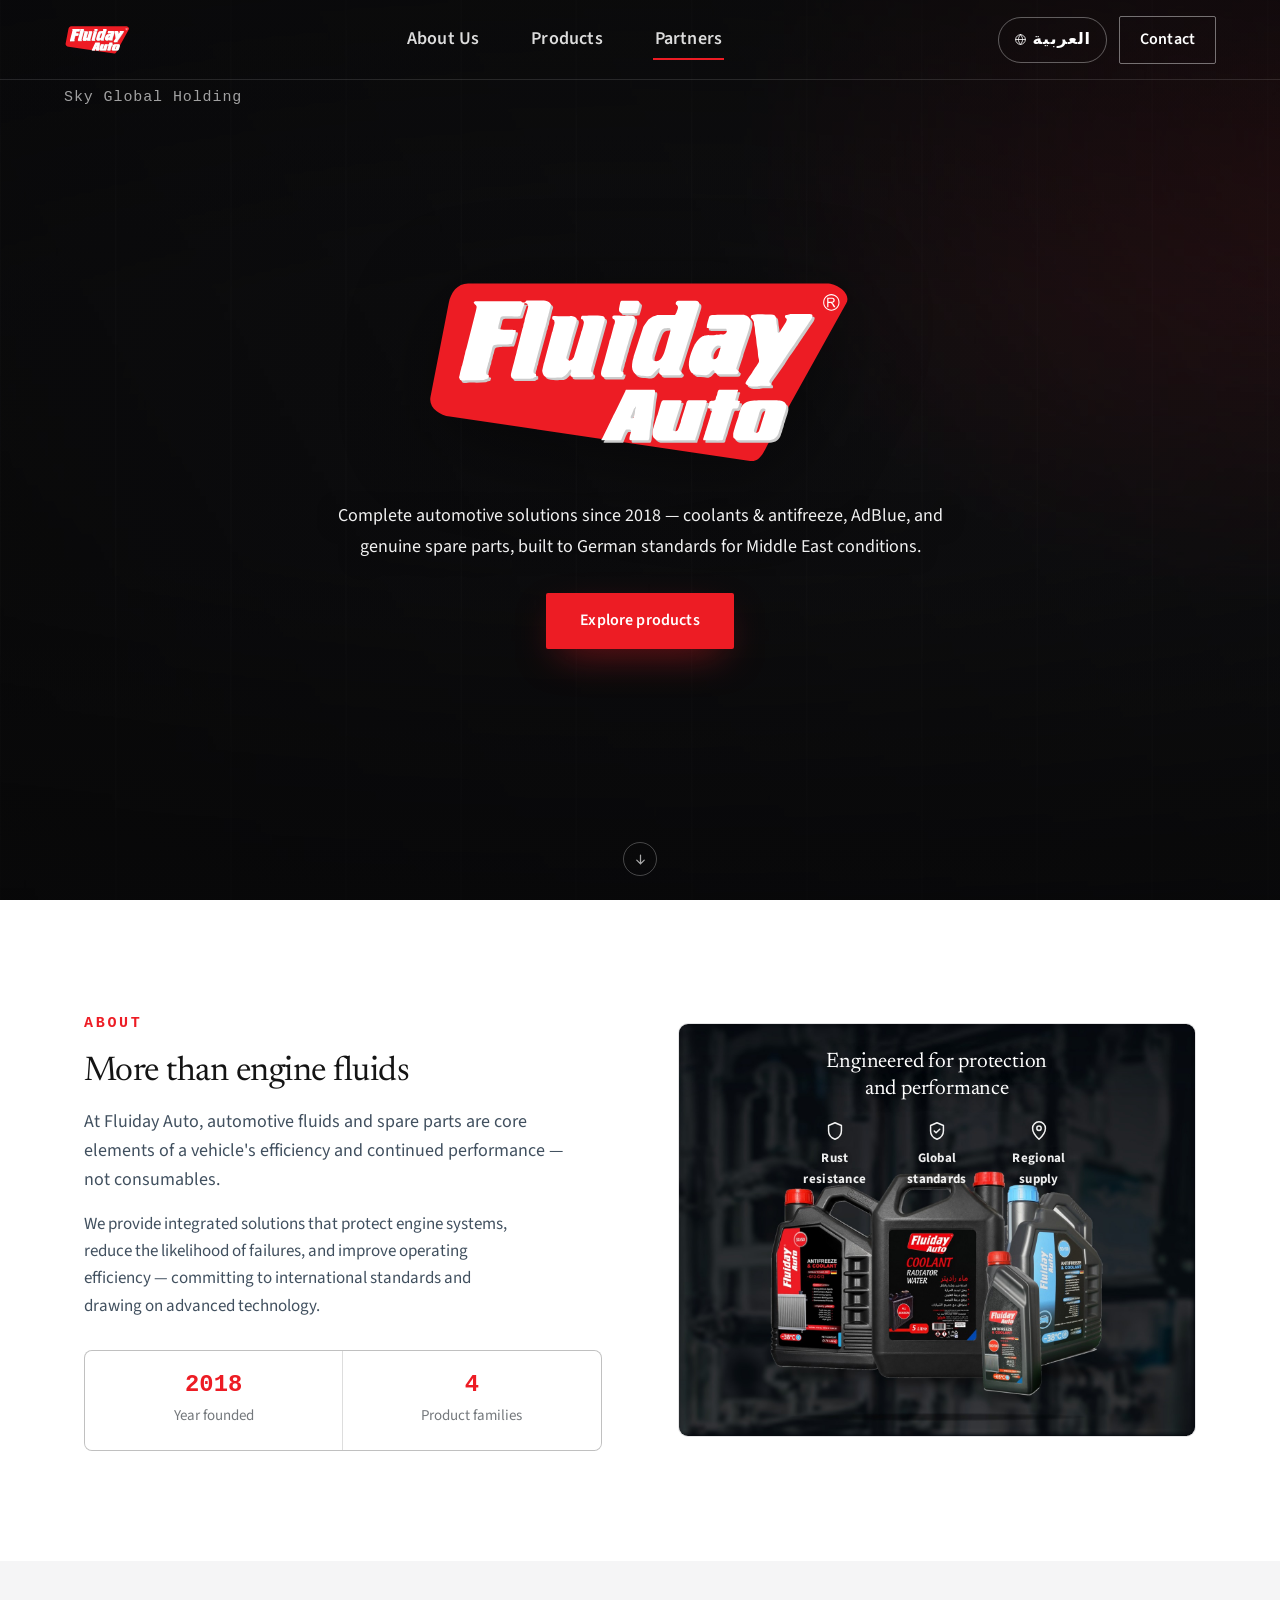
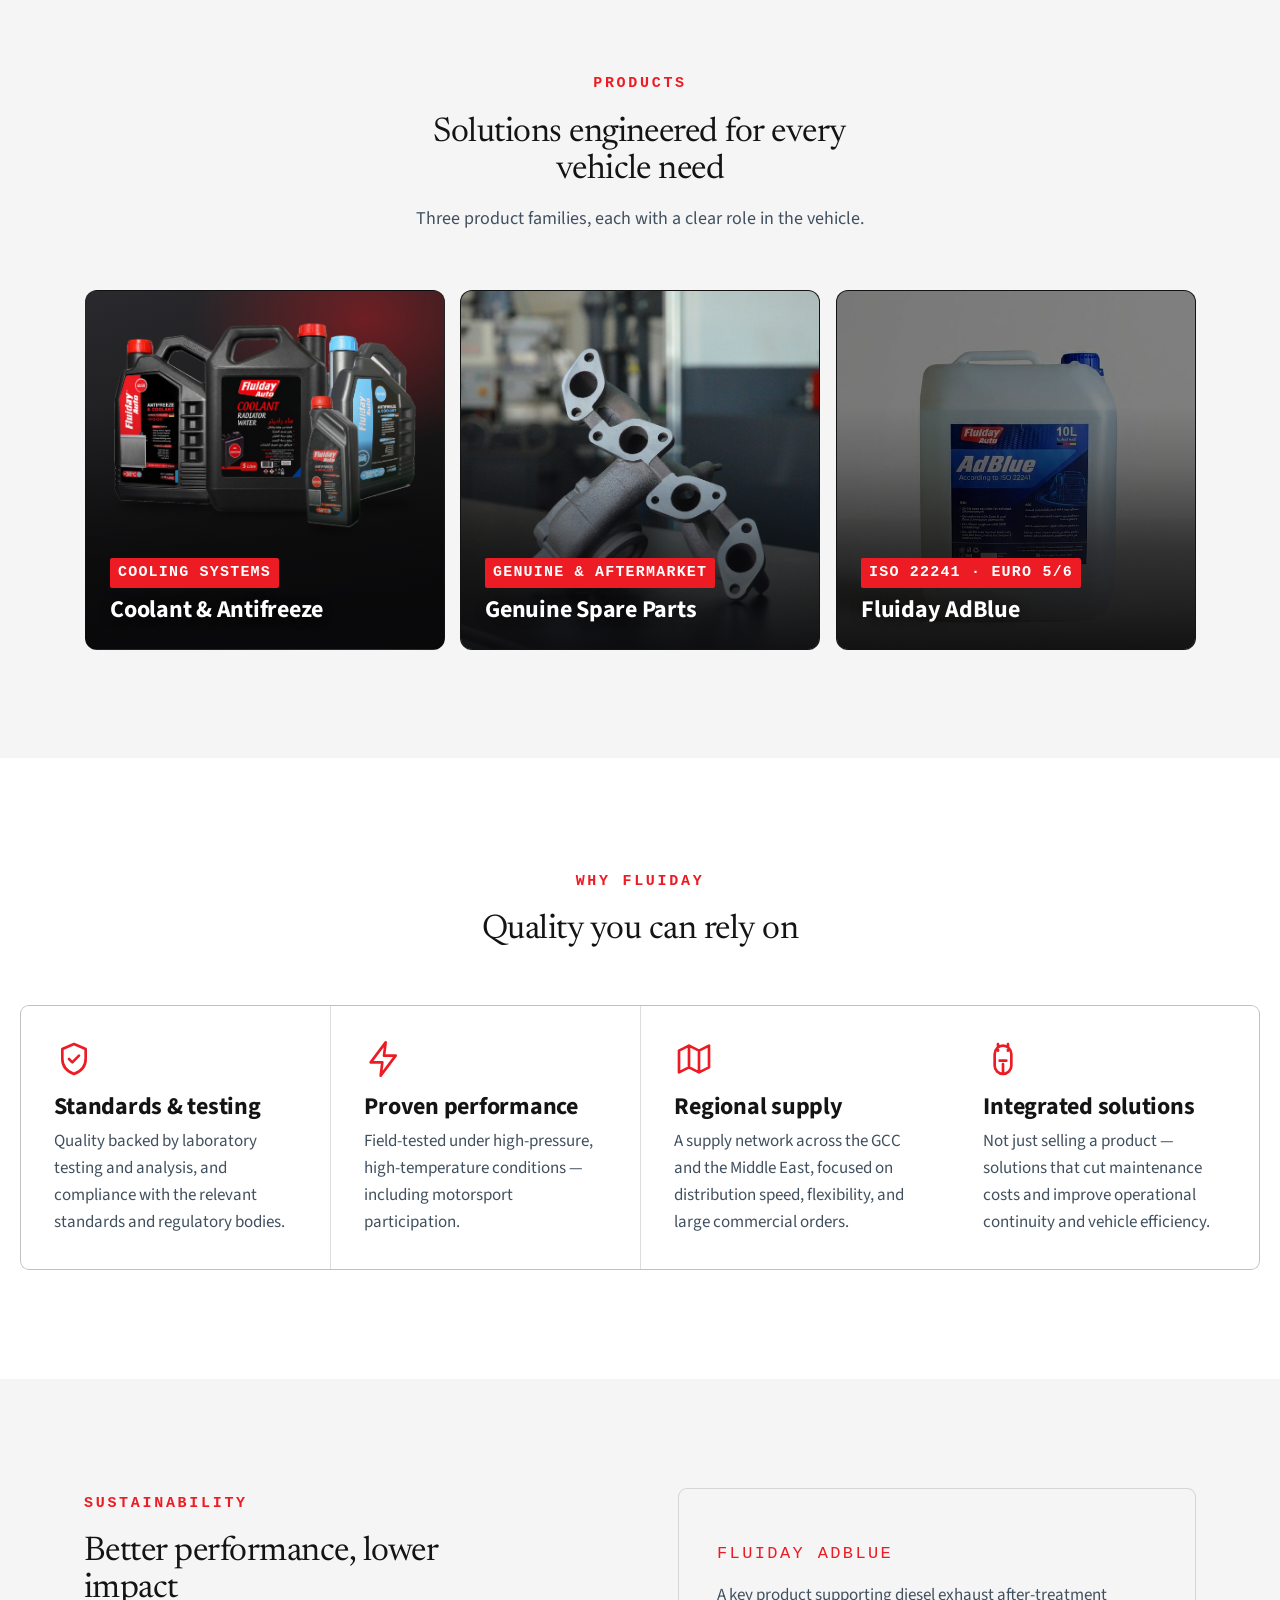
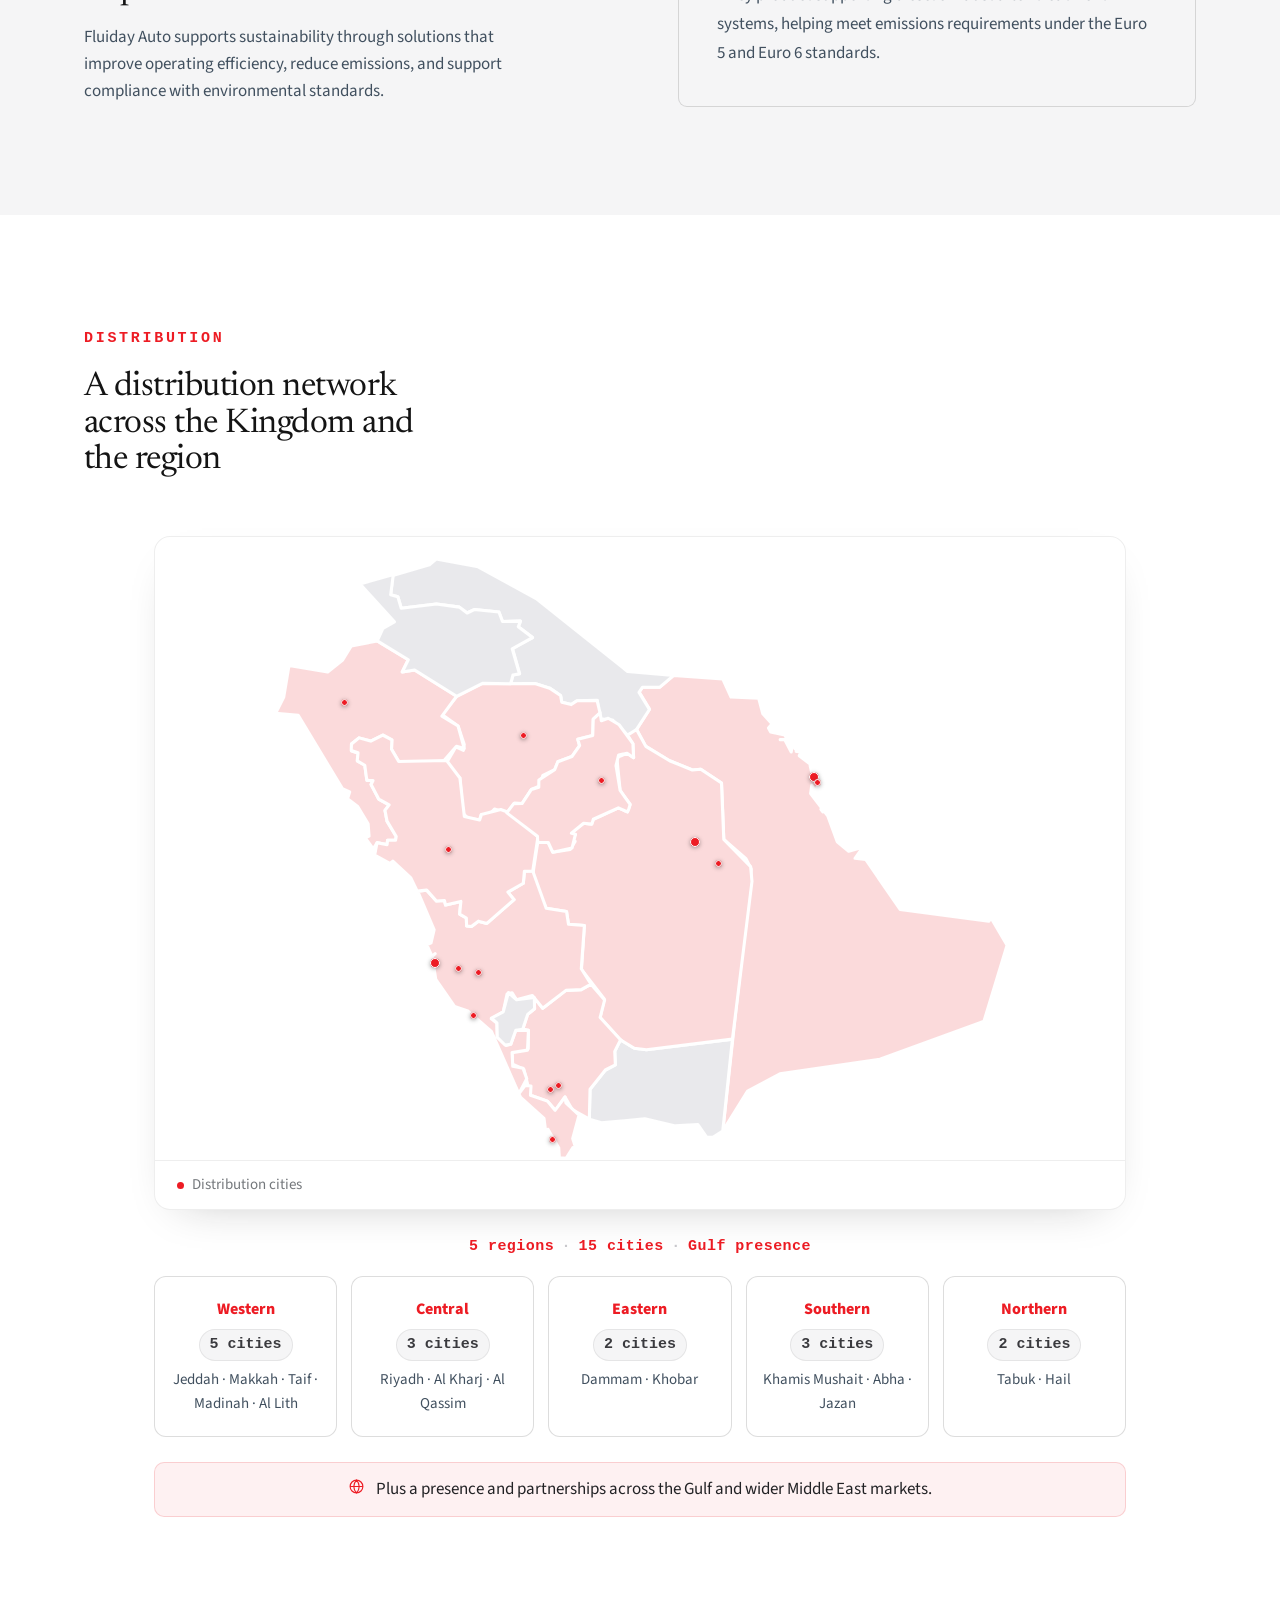
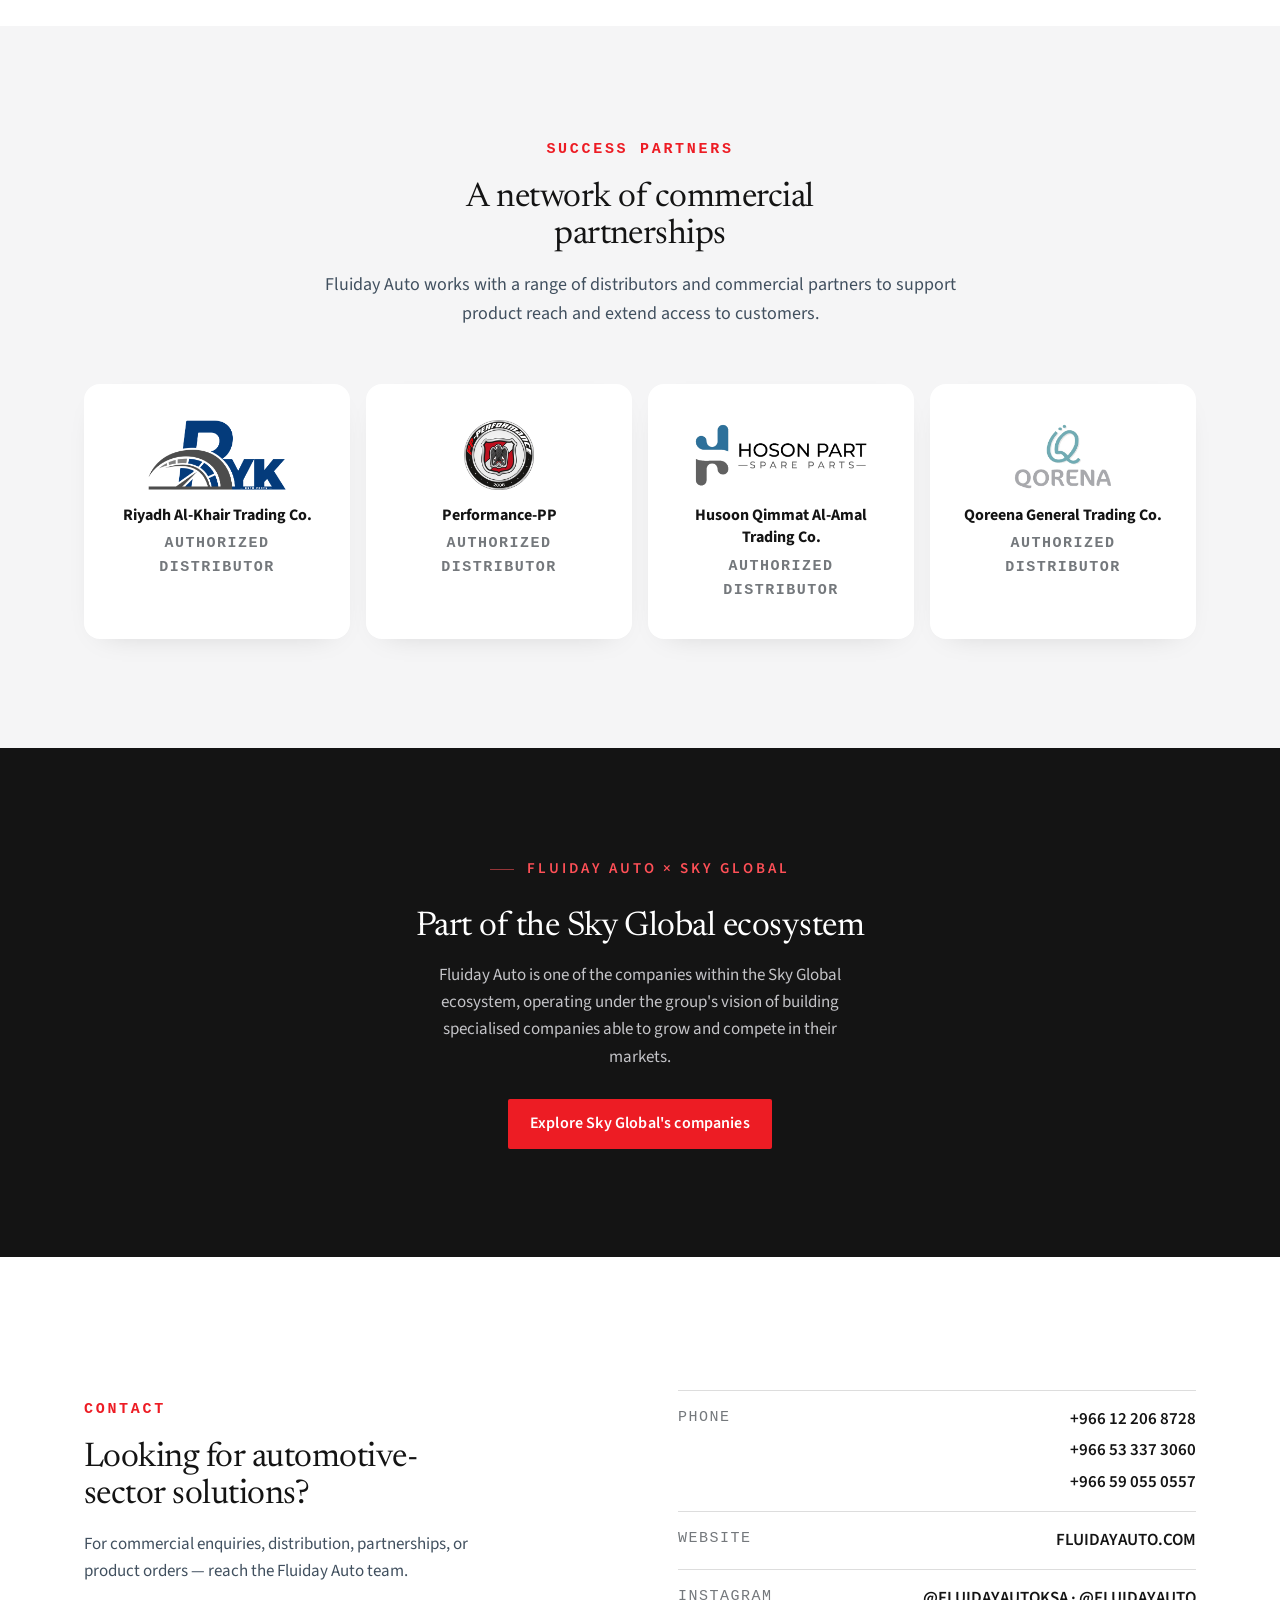
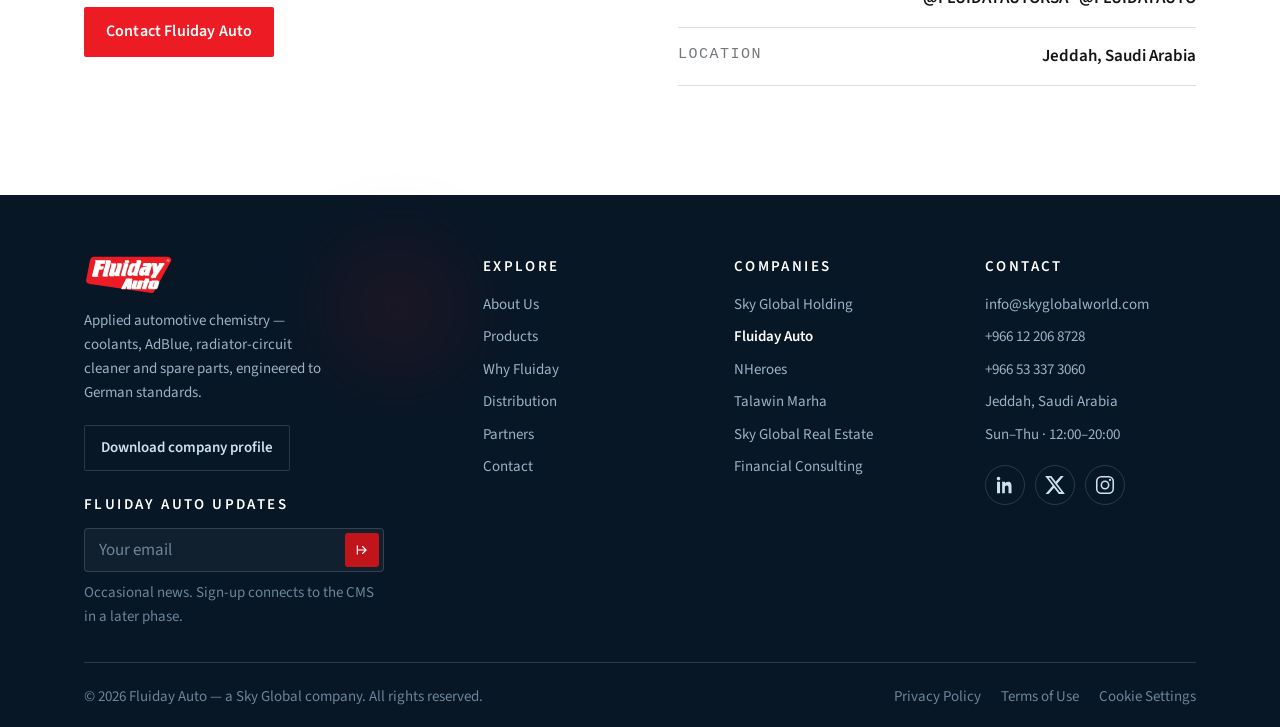
==== commit be3ba0b9: "Site-wide content, design, and leadership-page updates - Home page: center hero text, plain-text vis" ====
--- a/companies/fluiday-auto.html
+++ b/companies/fluiday-auto.html
@@ -1,805 +1,1151 @@
-<!doctype html>
-<html lang="en" dir="ltr">
-<head>
-<meta charset="utf-8" />
-<meta name="viewport" content="width=device-width, initial-scale=1" />
-<title>Fluiday Auto — Advanced solutions for the automotive sector</title>
-<meta name="title-ar" content="فلودي أوتو — حلول متقدمة لقطاع السيارات" />
-<meta name="description" content="Fluiday Auto — applied automotive chemistry. Coolants and antifreeze, AdBlue, radiator-circuit cleaner and spare parts, engineered to German standards for Middle East operating conditions. A Sky Global company." />
-<link rel="stylesheet" href="../assets/theme.css" />
-<style>
-/* =====================================================================
-   FLUIDAY AUTO — dedicated page  ·  brand: red #ed1c24 / black / white
-   Rebuilt for a clear, single visual hierarchy.
-
-   IMAGE / VIDEO / LOGO SLOTS  — swap in real media without touching layout.
-   Every not-yet-final asset is a <figure class="slot" data-slot="ID">.
-   To fill: add <img src…> OR <video …> as the FIRST child of the <figure>
-   (or add class "is-filled"). `.slot:has(>img)` / `.slot:has(>video)` hides
-   the placeholder. The <figure> owns size / aspect-ratio / grid position,
-   so restyling a section never disturbs a slot.
-   Slot ids:
-     hero-visual (image OR video) · about-image ·
-     prod-coolants · prod-adblue · prod-cleaner · prod-spare-parts ·
-     motorsport-1 · motorsport-2 · motorsport-3 · distribution-map ·
-     partner-1 · partner-2 · partner-3 · partner-4
-   Target files live under  assets/img/fl/  (and assets/video/fl/ for video).
-   ===================================================================== */
-
-:root{
-  --fl-red:#ed1c24; --fl-red-d:#c1141b; --fl-red-l:#ff5057;
-  --fl-ink:#141414; --fl-ink-2:#222225; --fl-ink-3:#3a3a3e;
-  --fl-paper:#ffffff; --fl-paper-2:#f5f5f6;
-  --fl-line:rgba(20,20,20,.14); --fl-line-2:rgba(20,20,20,.07);
-  --fl-line-d:rgba(255,255,255,.16);
-  --mono:ui-monospace,"SF Mono","Cascadia Code","Roboto Mono",Menlo,Consolas,monospace;
-  --fl-hdr:72px;
-}
-body{background:var(--fl-paper);color:var(--fl-ink)}
-html{scroll-padding-top:var(--fl-hdr)}
-::selection{background:var(--fl-red);color:#fff}
-.fl .display em,.fl .display i{color:var(--fl-red)}
-html[dir="rtl"] .fl .display em,html[dir="rtl"] .fl .display i{color:inherit}
-
-/* ---------- one section-header system ---------- */
-.fl .section{padding-block:clamp(66px,8.5vw,124px)}
-.fl .section.dark{background:var(--fl-ink);color:#e7e7e9}
-.fl .section.tint{background:var(--fl-paper-2)}
-.fl-wrap{max-width:var(--maxw);margin-inline:auto;padding-inline:var(--gutter)}
-
-.fl-head{max-width:var(--maxw);margin-inline:auto;padding-inline:var(--gutter);
-  margin-bottom:clamp(2.6rem,4.5vw,4rem)}
-.fl-kicker{font-family:var(--mono);font-size:.74rem;font-weight:600;letter-spacing:.18em;text-transform:uppercase;
-  color:var(--fl-red);display:inline-flex;align-items:center;gap:.9em;margin-bottom:1.3rem}
-html[dir="rtl"] .fl-kicker{font-family:var(--ar);letter-spacing:0;text-transform:none;font-weight:700;font-size:.92rem}
-.fl-kicker .n{border:1px solid color-mix(in srgb,var(--fl-red) 42%,transparent);border-radius:2px;
-  padding:2px 7px;font-size:.7rem;letter-spacing:.08em}
-.fl .dark .fl-kicker{color:var(--fl-red-l)}
-.fl-h2{font-family:var(--serif);font-weight:400;font-size:var(--s4);line-height:1.08;letter-spacing:-.015em;max-width:19ch}
-html[dir="rtl"] .fl-h2{font-family:var(--ar);font-weight:700;line-height:1.28;letter-spacing:0;max-width:24ch}
-.fl .dark .fl-h2{color:#fff}
-.fl-lead{font-size:var(--s1);color:var(--ink-soft);font-weight:400;max-width:56ch;margin-top:1.2rem}
-html[dir="rtl"] .fl-lead{line-height:1.9}
-.fl .dark .fl-lead{color:#c4c4c8}
-.fl-body-p{color:var(--ink-soft);max-width:54ch}
-.fl-body-p + .fl-body-p{margin-top:1rem}
-.fl .dark .fl-body-p{color:#bcbcc0}
-
-.tech{font-family:var(--mono);font-size:.7rem;font-weight:500;letter-spacing:.14em;text-transform:uppercase;color:var(--fl-red)}
-html[dir="rtl"] .tech{font-family:var(--ar);letter-spacing:0;text-transform:none;font-weight:700}
-
-/* ---------- buttons ---------- */
-.fl .btn-primary{background:var(--fl-red);color:#fff}
-.fl .btn-primary:hover{background:var(--fl-red-d);color:#fff}
-.fl .btn-solid{background:var(--fl-ink);color:#fff}
-.fl .btn-solid:hover{background:var(--fl-red)}
-.fl .btn-line:hover{border-color:var(--fl-red);color:var(--fl-red)}
-
-/* ============================================================
-   HEADER  —  normal nav bar (the big logo lives in the hero, not here)
-   ============================================================ */
-.fl-hdr{position:fixed;inset-block-start:0;inset-inline:0;z-index:100;
-  display:flex;align-items:center;justify-content:space-between;gap:22px;
-  padding:16px var(--gutter);
-  transition:background .4s var(--ease),padding .4s var(--ease),box-shadow .4s var(--ease)}
-.fl-hdr::after{content:"";position:absolute;inset-inline:0;inset-block-end:0;height:1px;background:rgba(255,255,255,.12);opacity:1;transition:opacity .4s}
-.fl-hdr.scrolled{background:rgba(255,255,255,.96);backdrop-filter:blur(16px);-webkit-backdrop-filter:blur(16px);
-  padding-block:10px;box-shadow:0 6px 24px -14px rgba(0,0,0,.25)}
-.fl-hdr.scrolled::after{background:var(--fl-line);opacity:1}
-
-.fl-hdr-logo{flex:none;display:flex;align-items:center}
-.fl-hdr-logo img{height:30px;width:auto;transition:height .4s var(--ease)}
-.fl-hdr.scrolled .fl-hdr-logo img{height:27px}
-
-.fl-nav{display:flex;gap:28px;align-items:center}
-.fl-nav a{font-size:.9rem;font-weight:600;letter-spacing:.01em;color:rgba(255,255,255,.86);
-  padding:8px 2px;position:relative;transition:color .3s}
-html[dir="rtl"] .fl-nav a{font-weight:700;font-size:1rem}
-.fl-hdr.scrolled .fl-nav a{color:var(--fl-ink-2)}
-.fl-nav a::after{content:"";position:absolute;inset-block-end:2px;inset-inline-start:0;width:0;height:2px;
-  background:var(--fl-red);transition:width .3s var(--ease)}
-.fl-nav a:hover{color:#fff}
-.fl-hdr.scrolled .fl-nav a:hover{color:var(--fl-red)}
-.fl-nav a:hover::after,.fl-nav a.here::after{width:100%}
-
-.fl-hdr-r{flex:none;display:flex;align-items:center;gap:12px}
-.fl-hdr-r .lang{color:#fff;border-color:rgba(255,255,255,.34);font-size:.82rem;padding:9px 15px}
-.fl-hdr.scrolled .fl-hdr-r .lang{color:var(--fl-ink);border-color:var(--fl-line)}
-.fl-hdr-r .lang:hover{border-color:var(--fl-red);color:var(--fl-red)}
-.fl-hdr-r .btn-ghost{padding:10px 20px;font-size:.84rem}
-.fl-hdr.scrolled .fl-hdr-r .btn-ghost{border-color:var(--fl-line);color:var(--fl-ink)}
-.fl-hdr.scrolled .fl-hdr-r .btn-ghost:hover{background:var(--fl-red);border-color:var(--fl-red);color:#fff}
-.fl-menu-toggle{display:none;width:44px;height:44px;align-items:center;justify-content:center;color:#fff}
-.fl-hdr.scrolled .fl-menu-toggle{color:var(--fl-ink)}
-
-.fl-back{position:absolute;inset-block-start:calc(var(--fl-hdr) + 14px);inset-inline-start:var(--gutter);z-index:6;
-  font-family:var(--mono);font-size:.72rem;font-weight:500;letter-spacing:.06em;color:rgba(255,255,255,.62);
-  display:inline-flex;align-items:center;gap:.55em;transition:color .3s}
-html[dir="rtl"] .fl-back{font-family:var(--ar);letter-spacing:0;font-weight:700}
-.fl-back:hover{color:#fff}
-.fl-back svg{width:14px;height:14px}
-html[dir="rtl"] .fl-back svg{transform:scaleX(-1)}
-
-.fl-mobile{position:fixed;inset:0;z-index:98;background:var(--fl-ink);color:#fff;display:flex;flex-direction:column;
-  justify-content:center;gap:2px;padding:var(--gutter);transform:translateY(-100%);transition:transform .5s var(--ease);overflow-y:auto}
-.fl-mobile.open{transform:none}
-.fl-mobile a{font-size:1.35rem;font-weight:400;padding:14px 0;border-bottom:1px solid var(--fl-line-d)}
-.fl-mobile .btn{align-self:flex-start;margin-top:22px}
-
-@media (max-width:1040px){
-  .fl-nav{display:none}
-  .fl-menu-toggle{display:flex}
-  .fl-hdr-r .btn-ghost{display:none}
-}
-
-/* ============================================================
-   SLOT SYSTEM
-   ============================================================ */
-.slot{position:relative;display:flex;align-items:center;justify-content:center;overflow:hidden;isolation:isolate;
-  border:1px dashed var(--fl-line);border-radius:8px;min-height:120px;
-  background:repeating-linear-gradient(135deg,var(--fl-paper-2) 0 11px,transparent 11px 22px),var(--fl-paper)}
-.slot > img,.slot > video{position:absolute;inset:0;width:100%;height:100%;object-fit:cover;z-index:0}
-.slot.contain > img,.slot.contain > video{object-fit:contain;padding:6%}
-.slot:has(> img),.slot:has(> video),.slot.is-filled{border-style:solid;border-color:var(--fl-line-2);background:var(--fl-paper-2)}
-.slot:has(> img) .slot-ph,.slot:has(> video) .slot-ph,.slot.is-filled .slot-ph{display:none}
-.slot-ph{position:relative;z-index:1;display:flex;flex-direction:column;align-items:center;gap:8px;text-align:center;padding:22px}
-.slot-ph svg{width:26px;height:26px;color:var(--fl-red);opacity:.55}
-.slot-ph .slot-l{font-size:.7rem;font-weight:700;letter-spacing:.12em;text-transform:uppercase;color:var(--fl-ink-3)}
-html[dir="rtl"] .slot-ph .slot-l{letter-spacing:0;text-transform:none;font-size:.86rem}
-.slot-ph .slot-f{font-family:var(--mono);font-size:.64rem;color:#a4a4a8;word-break:break-all}
-.slot[data-tone="dark"]{border-color:var(--fl-line-d);
-  background:repeating-linear-gradient(135deg,rgba(255,255,255,.045) 0 11px,transparent 11px 22px),var(--fl-ink-2)}
-.slot[data-tone="dark"] .slot-ph .slot-l{color:rgba(255,255,255,.74)}
-.slot[data-tone="dark"] .slot-ph .slot-f{color:rgba(255,255,255,.42)}
-
-/* ============================================================
-   HERO — full-bleed video · centred logo · tagline · one CTA
-   ============================================================ */
-.fl-hero{position:relative;min-height:100svh;display:flex;flex-direction:column;
-  align-items:center;justify-content:center;text-align:center;overflow:hidden;
-  background:var(--fl-ink);color:#fff;
-  padding:calc(var(--fl-hdr) + 44px) var(--gutter) 92px}
-.fl-hero-video{position:absolute;inset:0;width:100%;height:100%;object-fit:cover;z-index:0;background:var(--fl-ink)}
-.fl-hero-overlay{position:absolute;inset:0;z-index:1;pointer-events:none;background:
-  linear-gradient(180deg,rgba(8,8,9,.62) 0%,rgba(8,8,9,.34) 34%,rgba(8,8,9,.4) 62%,rgba(8,8,9,.82) 100%),
-  radial-gradient(80% 65% at 50% 46%,rgba(8,8,9,.12),rgba(8,8,9,.55))}
-.fl-hero-overlay::after{content:"";position:absolute;inset:0;opacity:.5;mix-blend-mode:overlay;
-  background-image:linear-gradient(90deg,rgba(255,255,255,.05) 1px,transparent 1px);
-  background-size:clamp(80px,9vw,130px) 100%}
-
-.fl-hero-center{position:relative;z-index:2;display:flex;flex-direction:column;align-items:center;
-  gap:clamp(1.4rem,3.2vw,2.2rem);max-width:660px}
-.fl-hero-logo{width:min(80vw,440px);height:auto;filter:drop-shadow(0 16px 46px rgba(0,0,0,.45))}
-.fl-hero-tagline{font-size:var(--s1);font-weight:400;line-height:1.5;color:rgba(255,255,255,.94);
-  max-width:46ch;text-shadow:0 2px 22px rgba(0,0,0,.55)}
-html[dir="rtl"] .fl-hero-tagline{line-height:1.9}
-.fl-hero-center .btn{font-size:.96rem;padding:15px 34px;box-shadow:0 14px 40px -14px rgba(237,28,36,.6)}
-
-.fl-hero-scroll{position:absolute;z-index:2;inset-block-end:24px;inset-inline:0;margin-inline:auto;
-  width:34px;height:34px;display:grid;place-items:center;color:rgba(255,255,255,.65);
-  border:1px solid rgba(255,255,255,.25);border-radius:999px;transition:color .3s,border-color .3s}
-.fl-hero-scroll:hover{color:#fff;border-color:rgba(255,255,255,.6)}
-.fl-hero-scroll svg{width:15px;height:15px;animation:flbob 2s var(--ease) infinite}
-@keyframes flbob{0%,100%{transform:translateY(-2px)}50%{transform:translateY(2px)}}
-@media (prefers-reduced-motion:reduce){.fl-hero-scroll svg{animation:none}}
-
-/* ============================================================
-   ABOUT
-   ============================================================ */
-.fl-two{display:grid;grid-template-columns:1fr 1fr;gap:clamp(34px,6vw,84px);align-items:center;
-  max-width:var(--maxw);margin-inline:auto;padding-inline:var(--gutter)}
-.fl-about .slot{aspect-ratio:5/4;border-radius:10px}
-.fl-about-cells{display:grid;grid-template-columns:1fr 1fr;gap:1px;background:var(--fl-line);border:1px solid var(--fl-line);
-  border-radius:8px;overflow:hidden;margin-top:2.2rem}
-.fl-about-cells div{background:var(--fl-paper);padding:22px 24px}
-.fl-about-cells b{font-family:var(--mono);font-size:1.7rem;font-weight:600;color:var(--fl-red);display:block;line-height:1}
-html[dir="rtl"] .fl-about-cells b{font-family:var(--ar);font-weight:700}
-.fl-about-cells span{font-size:.82rem;color:var(--gray);display:block;margin-top:.55rem}
-
-/* ============================================================
-   PRODUCTS — 4 equal cards, one row
-   ============================================================ */
-.fl-prod-grid{display:grid;grid-template-columns:repeat(4,1fr);gap:16px;
-  max-width:var(--maxw);margin-inline:auto;padding-inline:var(--gutter)}
-.fl-prod{border:1px solid var(--fl-line);border-radius:9px;overflow:hidden;display:flex;flex-direction:column;background:var(--fl-paper);
-  transition:border-color .3s,transform .35s var(--ease),box-shadow .35s var(--ease)}
-.fl-prod:hover{border-color:var(--fl-red);transform:translateY(-4px);box-shadow:0 26px 54px -26px rgba(237,28,36,.3)}
-.fl-prod .slot{aspect-ratio:1/1;border:0;border-radius:0;border-bottom:1px solid var(--fl-line-2)}
-.fl-prod-b{padding:clamp(20px,2vw,26px);display:flex;flex-direction:column;gap:.7rem;flex:1}
-.fl-prod-tag{align-self:flex-start;font-family:var(--mono);font-size:.6rem;letter-spacing:.08em;text-transform:uppercase;
-  color:var(--fl-red);border:1px solid color-mix(in srgb,var(--fl-red) 34%,transparent);border-radius:2px;padding:3px 7px}
-html[dir="rtl"] .fl-prod-tag{font-family:var(--ar);letter-spacing:0;text-transform:none}
-.fl-prod h3{font-size:1.14rem;font-weight:700;line-height:1.2}
-.fl-prod ul{list-style:none;display:flex;flex-direction:column;gap:.4rem;margin-top:.1rem}
-.fl-prod li{font-size:.85rem;color:var(--ink-soft);padding-inline-start:1.05em;position:relative;line-height:1.5}
-.fl-prod li::before{content:"";position:absolute;inset-inline-start:0;inset-block-start:.5em;width:5px;height:5px;background:var(--fl-red);border-radius:1px}
-.fl-prod-variants{display:flex;flex-wrap:wrap;gap:5px;margin-top:.2rem}
-.fl-prod-variants span{font-family:var(--mono);font-size:.64rem;font-weight:500;color:var(--fl-ink-2);
-  background:var(--fl-paper-2);border:1px solid var(--fl-line-2);border-radius:2px;padding:2px 6px}
-html[dir="rtl"] .fl-prod-variants span{font-family:var(--ar);font-weight:600}
-/* coolants range — understated supporting row */
-.fl-cool-range{max-width:var(--maxw);margin:clamp(2.4rem,4vw,3.4rem) auto 0;padding-inline:var(--gutter)}
-.fl-cool-range .tech{display:block;margin-bottom:1.1rem;color:var(--fl-red)}
-.fl-cool-thumbs{display:grid;grid-template-columns:repeat(4,1fr);gap:12px}
-.fl-cool-thumb{border:1px solid var(--fl-line-2);border-radius:6px;overflow:hidden;background:var(--fl-paper)}
-.fl-cool-thumb img{width:100%;aspect-ratio:1/1;object-fit:cover;display:block}
-.fl-cool-thumb figcaption{font-family:var(--mono);font-size:.66rem;font-weight:500;color:var(--fl-ink-2);
-  padding:9px 6px;text-align:center;border-top:1px solid var(--fl-line-2)}
-html[dir="rtl"] .fl-cool-thumb figcaption{font-family:var(--ar);font-weight:600}
-@media (max-width:600px){.fl-cool-thumbs{grid-template-columns:1fr 1fr}}
-
-/* ============================================================
-   WHY
-   ============================================================ */
-.fl-why-grid{display:grid;grid-template-columns:repeat(4,1fr);gap:1px;background:var(--fl-line);border:1px solid var(--fl-line);
-  border-radius:9px;overflow:hidden;max-width:var(--maxw);margin-inline:auto}
-.fl-why{background:var(--fl-paper);padding:clamp(24px,2.6vw,34px);transition:background .4s var(--ease)}
-.fl-why:hover{background:var(--fl-ink)}
-.fl-why .fl-why-n{font-family:var(--mono);font-size:.72rem;font-weight:600;letter-spacing:.1em;color:var(--gray);display:block;margin-bottom:1rem;transition:color .4s}
-.fl-why:hover .fl-why-n{color:rgba(255,255,255,.5)}
-.fl-why svg{width:24px;height:24px;color:var(--fl-red);margin-bottom:14px}
-.fl-why h3{font-size:1.04rem;font-weight:700;margin-bottom:.5rem;transition:color .4s}
-.fl-why:hover h3{color:#fff}
-.fl-why p{font-size:.87rem;color:var(--ink-soft);transition:color .4s;line-height:1.6}
-.fl-why:hover p{color:rgba(255,255,255,.78)}
-
-/* ============================================================
-   SUSTAINABILITY
-   ============================================================ */
-.fl-eco{border:1px solid var(--fl-line);border-radius:9px;padding:clamp(24px,3vw,38px);background:var(--fl-paper-2)}
-.fl-eco .tech{color:var(--fl-red)}
-.fl-eco p{margin-top:.9rem;font-size:.96rem;color:var(--ink-soft);line-height:1.7}
-
-/* ============================================================
-   MOTORSPORT
-   ============================================================ */
-.fl-moto{position:relative;overflow:hidden}
-.fl-moto .fl-moto-diag{position:absolute;inset-block:0;inset-inline-end:-10%;width:42%;
-  background:linear-gradient(120deg,transparent,rgba(237,28,36,.14));transform:skewX(-12deg)}
-.fl-moto > *{position:relative;z-index:1}
-.fl-moto-tag{font-family:var(--serif);font-style:italic;font-size:var(--s2);color:#fff;max-width:20ch;margin-top:1.5rem}
-html[dir="rtl"] .fl-moto-tag{font-family:var(--ar);font-style:normal;line-height:1.6}
-.fl-moto-strip{display:grid;grid-template-columns:1.5fr 1fr 1fr;gap:14px;
-  max-width:var(--maxw);margin:clamp(2.6rem,4vw,3.6rem) auto 0;padding-inline:var(--gutter)}
-.fl-moto-strip .slot{aspect-ratio:16/10;border-radius:9px}
-.fl-moto-strip .slot:first-child{aspect-ratio:auto}
-
-/* ============================================================
-   DISTRIBUTION
-   ============================================================ */
-.fl-dist .slot{aspect-ratio:4/3;border-radius:9px}
-.fl-regions{display:flex;flex-direction:column;border-block-start:1px solid var(--fl-line)}
-.fl-region{padding:17px 0;border-block-end:1px solid var(--fl-line);display:grid;grid-template-columns:120px 1fr;gap:16px;align-items:baseline}
-.fl-region .r-name{font-family:var(--mono);font-size:.7rem;font-weight:600;letter-spacing:.1em;text-transform:uppercase;color:var(--fl-red)}
-html[dir="rtl"] .fl-region .r-name{font-family:var(--ar);letter-spacing:0;text-transform:none;font-weight:700}
-.fl-region .r-cities{font-size:.98rem;color:var(--ink-soft);line-height:1.6}
-.fl-dist-note{margin-top:1.5rem;font-size:.86rem;color:var(--gray)}
-
-/* ============================================================
-   PARTNERS
-   ============================================================ */
-.fl-partners-grid{display:grid;grid-template-columns:repeat(4,1fr);gap:16px;
-  max-width:var(--maxw);margin-inline:auto;padding-inline:var(--gutter)}
-.fl-partner .slot{aspect-ratio:3/2;border-radius:9px}
-.fl-partner .fl-partner-name{margin-top:.8rem;font-size:.82rem;font-weight:600;color:var(--ink-soft);text-align:center}
-
-/* ============================================================
-   CONTACT
-   ============================================================ */
-.fl-contact-rows{margin-top:1.7rem;border-block-start:1px solid var(--fl-line)}
-.fl-contact-rows div{display:flex;justify-content:space-between;gap:16px;padding:15px 0;border-block-end:1px solid var(--fl-line);font-size:.98rem}
-.fl-contact-rows .k{font-family:var(--mono);font-size:.68rem;letter-spacing:.1em;text-transform:uppercase;color:var(--gray)}
-html[dir="rtl"] .fl-contact-rows .k{font-family:var(--ar);letter-spacing:0;text-transform:none}
-.fl-contact-rows .v{font-weight:600;text-align:end}
-.fl-phones{display:flex;flex-direction:column;gap:.3rem}
-
-/* ---------- footer ---------- */
-.fl-ft{background:var(--fl-ink);color:#96969a;padding-block:58px 26px;font-size:.9rem}
-.fl-ft-top{display:grid;grid-template-columns:1.7fr 1fr 1fr;gap:38px;padding-bottom:32px;border-bottom:1px solid var(--fl-line-d)}
-.fl-ft .fl-logo{height:40px;margin-bottom:1rem}
-.fl-ft p{max-width:40ch}
-.fl-ft h4{color:#fff;font-family:var(--mono);font-size:.66rem;letter-spacing:.14em;text-transform:uppercase;margin-bottom:1rem;font-weight:600}
-html[dir="rtl"] .fl-ft h4{font-family:var(--ar);letter-spacing:0;text-transform:none}
-.fl-ft ul{list-style:none;display:flex;flex-direction:column;gap:.55rem}
-.fl-ft a:hover{color:#fff}
-.fl-ft-bot{padding-top:20px;display:flex;justify-content:space-between;gap:14px;flex-wrap:wrap;font-size:.78rem;color:#67676b}
-
-/* ---------- responsive ---------- */
-/* ---- ABOUT spec strip (moved out of the hero) ---- */
-.fl-specrow{display:grid;grid-template-columns:repeat(4,1fr);gap:1px;background:var(--fl-line);
-  border:1px solid var(--fl-line);border-radius:8px;overflow:hidden;
-  max-width:var(--maxw);margin:0 auto clamp(2.6rem,4vw,3.6rem)}
-.fl-specrow div{background:var(--fl-paper);padding:18px 22px}
-.fl-specrow .k{font-family:var(--mono);font-size:.62rem;letter-spacing:.12em;text-transform:uppercase;color:var(--gray)}
-html[dir="rtl"] .fl-specrow .k{font-family:var(--ar);letter-spacing:0;text-transform:none;font-size:.78rem}
-.fl-specrow .v{font-size:1.02rem;font-weight:700;margin-top:5px}
-.fl-specrow .v b{color:var(--fl-red)}
-
-/* ---------- responsive ---------- */
-@media (max-width:1040px){
-  .fl-two{grid-template-columns:1fr}
-  .fl-specrow{grid-template-columns:1fr 1fr}
-  .fl-why-grid,.fl-prod-grid,.fl-partners-grid{grid-template-columns:1fr 1fr}
-  .fl-moto-strip{grid-template-columns:1fr 1fr}
-  .fl-ft-top{grid-template-columns:1fr 1fr}
-}
-@media (max-width:600px){
-  .fl-specrow{grid-template-columns:1fr}
-  .fl-why-grid,.fl-prod-grid,.fl-partners-grid,.fl-moto-strip,.fl-about-cells{grid-template-columns:1fr}
-  .fl-region{grid-template-columns:1fr;gap:4px}
-  .fl-ft-top{grid-template-columns:1fr}
-  .fl-contact-rows div{flex-direction:column;gap:2px}
-  .fl-contact-rows .v{text-align:start}
-  .fl-hero-logo{width:82vw}
-}
-</style>
-</head>
-<body id="top" class="fl">
-
-<svg class="sg-defs" aria-hidden="true"><defs>
-  <linearGradient id="sgGrad" x1="0" y1="0" x2="1476.09" y2="0" gradientUnits="userSpaceOnUse">
-    <stop offset="0" stop-color="#7C8AD0"/><stop offset="1" stop-color="#33469C"/>
-  </linearGradient>
-  <symbol id="sgMark" viewBox="0 0 1476.09 1343.36">
-    <path d="M 128.27 0.00 C 57.43 0.00 0.00 57.43 0.00 128.25 L 0.00 128.25 L 0.00 595.00 C 0.00 665.84 57.43 723.28 128.27 723.28 L 128.27 723.28 L 281.90 723.28 L 281.90 951.25 C 281.90 1000.30 321.66 1040.06 370.71 1040.06 L 370.71 1040.06 L 1105.38 1040.06 C 1154.42 1040.06 1194.18 1000.30 1194.18 951.25 L 1194.18 951.25 L 1194.18 837.23 L 1068.89 837.23 L 1068.89 914.77 L 407.19 914.77 L 407.19 403.51 L 1068.89 403.51 L 1068.89 482.59 L 1194.18 482.59 L 1194.18 367.03 C 1194.18 317.98 1154.42 278.22 1105.38 278.22 L 1105.38 278.22 L 370.71 278.22 C 321.66 278.22 281.90 317.98 281.90 367.03 L 281.90 367.03 L 281.90 595.00 L 128.27 595.00 L 128.27 128.25 L 1347.81 128.25 L 1347.81 356.95 L 1287.60 356.95 L 1287.60 483.39 L 1476.09 483.39 L 1476.09 128.25 C 1476.09 57.43 1418.65 0.00 1347.81 0.00 L 1347.81 0.00 Z"/>
-    <path d="M 501.41 595.00 L 501.41 723.28 L 1347.81 723.28 L 1347.81 1186.17 L 128.27 1186.17 L 128.27 961.85 L 187.66 961.85 L 187.66 835.39 L 0.00 835.39 L 0.00 1215.09 C 0.00 1285.93 57.43 1343.36 128.27 1343.36 L 128.27 1343.36 L 1347.81 1343.36 C 1418.65 1343.36 1476.09 1285.93 1476.09 1215.09 L 1476.09 1215.09 L 1476.09 723.28 C 1476.09 687.84 1461.73 655.79 1438.52 632.56 L 1438.52 632.56 C 1415.30 609.36 1383.24 595.00 1347.81 595.00 L 1347.81 595.00 Z"/>
-  </symbol>
-</defs></svg>
-
-<header class="fl-hdr" id="flHdr">
-  <a href="#top" class="fl-hdr-logo" aria-label="Fluiday Auto — home">
-    <img src="../assets/img/logo-fluiday.svg" alt="Fluiday Auto" />
-  </a>
-  <nav class="fl-nav" aria-label="Fluiday Auto sections">
-    <a href="#about" data-en="About Us" data-ar="من نحن">About Us</a>
-    <a href="#products" data-en="Products" data-ar="المنتجات">Products</a>
-    <a href="#motorsport" data-en="Motorsport" data-ar="رياضة المحركات">Motorsport</a>
-    <a href="#partners" data-en="Partners" data-ar="شركاؤنا">Partners</a>
-  </nav>
-  <div class="fl-hdr-r">
-    <button class="lang" id="langBtn" aria-label="Switch language">
-      <svg width="15" height="15" viewBox="0 0 24 24" fill="none" aria-hidden="true"><path d="M12 3a9 9 0 100 18 9 9 0 000-18zM3 12h18M12 3c2.5 2.7 3.8 6 3.8 9S14.5 18.3 12 21M12 3C9.5 5.7 8.2 9 8.2 12S9.5 18.3 12 21" stroke="currentColor" stroke-width="1.5" stroke-linecap="round"/></svg>
-      <span class="lbl" id="langLabel">العربية</span>
-    </button>
-    <a href="#contact" class="btn btn-ghost" data-en="Contact" data-ar="تواصل معنا">Contact</a>
-    <button class="fl-menu-toggle" id="flMenuToggle" aria-label="Menu" aria-expanded="false">
-      <svg width="22" height="22" viewBox="0 0 24 24" fill="none"><path d="M3 6h18M3 12h18M3 18h18" stroke="currentColor" stroke-width="1.8" stroke-linecap="round"/></svg>
-    </button>
-  </div>
-</header>
-
-<div class="fl-mobile" id="flMobile">
-  <a href="#about" data-en="About Fluiday" data-ar="من نحن">About Fluiday</a>
-  <a href="#products" data-en="Products" data-ar="المنتجات">Products</a>
-  <a href="#why" data-en="Why Fluiday" data-ar="لماذا فلودي">Why Fluiday</a>
-  <a href="#motorsport" data-en="Motorsport" data-ar="رياضة المحركات">Motorsport</a>
-  <a href="#distribution" data-en="Distribution" data-ar="التوزيع">Distribution</a>
-  <a href="#partners" data-en="Success Partners" data-ar="شركاء النجاح">Success Partners</a>
-  <a href="#contact" class="btn btn-ghost" data-en="Contact" data-ar="تواصل معنا">Contact</a>
-</div>
-
-<a href="../index.html#companies" class="fl-back" data-en="Sky Global Holding" data-ar="سكاي جلوبال القابضة">
-  <svg viewBox="0 0 24 24" fill="none" aria-hidden="true"><path d="M19 12H5m6-6-6 6 6 6" stroke="currentColor" stroke-width="2" stroke-linecap="round" stroke-linejoin="round"/></svg>
-  <span data-en="Sky Global Holding" data-ar="سكاي جلوبال القابضة">Sky Global Holding</span>
-</a>
-
-<!-- ================= HERO — full-bleed Corniche brand film ================= -->
-<section class="fl-hero" id="hero">
-  <!-- VIDEO SLOT: Corniche branding video at  assets/video/fl/hero.mp4  (add a .webm sibling + a <source> for it to save bandwidth). -->
-  <video class="fl-hero-video" autoplay muted loop playsinline preload="auto"
-         poster="../assets/img/fl/hero-poster.jpg" aria-hidden="true"
-         data-slot="hero-video">
-    <source src="../assets/video/fl/hero.mp4" type="video/mp4" />
-  </video>
-  <div class="fl-hero-overlay" aria-hidden="true"></div>
-
-  <div class="fl-hero-center" data-load>
-    <img class="fl-hero-logo" src="../assets/img/logo-fluiday.svg" alt="Fluiday Auto" />
-    <p class="fl-hero-tagline"
-       data-en="Applied automotive chemistry since 2018 — coolants, AdBlue, radiator care and spare parts, engineered to German standards for Middle East conditions."
-       data-ar="الهندسة الكيميائية التطبيقية للسيارات منذ 2018 — سوائل تبريد، أدبلو، العناية بالرديتر وقطع غيار، بمعايير ألمانية تراعي ظروف التشغيل في الشرق الأوسط.">Applied automotive chemistry since 2018 — engineered to German standards for the region.</p>
-    <a href="#products" class="btn btn-primary" data-en="Explore products" data-ar="استعرض المنتجات">Explore products
-      <svg class="arr" viewBox="0 0 24 24" fill="none" aria-hidden="true"><path d="M5 12h14m-6-6 6 6-6 6" stroke="currentColor" stroke-width="2" stroke-linecap="round" stroke-linejoin="round"/></svg></a>
-  </div>
-
-  <a class="fl-hero-scroll" href="#about" aria-label="Scroll to About Us">
-    <svg viewBox="0 0 24 24" fill="none" aria-hidden="true"><path d="M12 5v14m0 0-6-6m6 6 6-6" stroke="currentColor" stroke-width="2" stroke-linecap="round" stroke-linejoin="round"/></svg>
-  </a>
-</section>
-
-<!-- ================= ABOUT ================= -->
-<section class="section" id="about">
-  <div class="fl-specrow reveal">
-    <div><div class="k" data-en="Founded" data-ar="التأسيس">Founded</div><div class="v tnum">2018</div></div>
-    <div><div class="k" data-en="Engineering" data-ar="الهندسة">Engineering</div><div class="v"><b data-en="German" data-ar="ألمانية">German</b> <span data-en="standards" data-ar="معايير">standards</span></div></div>
-    <div><div class="k" data-en="AdBlue" data-ar="أدبلو">AdBlue</div><div class="v">ISO 22241 · <b>Euro 5/6</b></div></div>
-    <div><div class="k" data-en="Supply" data-ar="الإمداد">Supply</div><div class="v" data-en="KSA &amp; the GCC" data-ar="المملكة والخليج">KSA &amp; the GCC</div></div>
-  </div>
-  <div class="fl-two fl-about">
-    <div>
-      <p class="fl-kicker"><span class="n">01</span> <span data-en="About" data-ar="من نحن">About</span></p>
-      <h2 class="fl-h2 display reveal" data-en="More than engine fluids" data-ar="أكثر من سوائل للمحركات">More than engine fluids</h2>
-      <p class="fl-lead reveal" data-en="At Fluiday Auto, automotive fluids and spare parts are core elements of a vehicle's efficiency and continued performance — not consumables."
-         data-ar="في فلودي أوتو، ننظر إلى سوائل السيارات وقطع الغيار باعتبارها عناصر أساسية في كفاءة المركبة واستمرارية أدائها، وليست مجرد منتجات استهلاكية.">Core elements of a vehicle's performance — not consumables.</p>
-      <p class="fl-body-p reveal" style="margin-top:1.2rem" data-en="We provide integrated solutions that protect engine systems, reduce the likelihood of failures, and improve operating efficiency — committing to international standards and drawing on advanced technology."
-         data-ar="نوفر حلولًا متكاملة تساعد على حماية أنظمة المحرك، تقليل احتمالية الأعطال، وتحسين كفاءة التشغيل، مع الالتزام بالمعايير العالمية والاستفادة من التقنيات المتقدمة.">Integrated solutions that protect engine systems and improve efficiency.</p>
-      <div class="fl-about-cells reveal">
-        <div><b class="tnum">2018</b><span data-en="Year founded" data-ar="سنة التأسيس">Year founded</span></div>
-        <div><b>4</b><span data-en="Product families" data-ar="عائلات منتجات">Product families</span></div>
-      </div>
-    </div>
-    <figure class="slot reveal" data-slot="about-image">
-      <figcaption class="slot-ph">
-        <svg viewBox="0 0 24 24" fill="none" aria-hidden="true"><rect x="3" y="4" width="18" height="16" rx="2" stroke="currentColor" stroke-width="1.6"/><path d="m3 15 5-4 4 3 4-5 5 6" stroke="currentColor" stroke-width="1.6" stroke-linecap="round" stroke-linejoin="round"/><circle cx="9" cy="9" r="1.6" stroke="currentColor" stroke-width="1.6"/></svg>
-        <span class="slot-l" data-en="Image — lab / production / facility" data-ar="صورة — مختبر / إنتاج / منشأة">Image — lab / production / facility</span>
-        <span class="slot-f">assets/img/fl/about-image.jpg</span>
-      </figcaption>
-    </figure>
-  </div>
-</section>
-
-<!-- ================= PRODUCTS ================= -->
-<section class="section tint" id="products">
-  <div class="fl-head">
-    <p class="fl-kicker"><span class="n">02</span> <span data-en="Products" data-ar="المنتجات">Products</span></p>
-    <h2 class="fl-h2 display reveal" data-en="Solutions engineered for every vehicle need" data-ar="حلول مصممة لمختلف احتياجات المركبات">Solutions engineered for every vehicle need</h2>
-    <p class="fl-lead reveal" data-en="Four product families, each built to a clear purpose in the vehicle."
-       data-ar="أربع عائلات منتجات، لكلٍّ منها دور واضح في المركبة.">Four product families, each built to a clear purpose.</p>
-  </div>
-
-  <div class="fl-prod-grid" data-stagger>
-
-    <article class="fl-prod reveal">
-      <figure class="slot" data-slot="prod-coolants">
-        <img src="../assets/img/fl/prod-coolants.jpg" alt="Fluiday Auto Antifreeze &amp; Coolant 50/50" loading="lazy" decoding="async" />
-        <figcaption class="slot-ph">
-          <svg viewBox="0 0 24 24" fill="none" aria-hidden="true"><path d="M9 3h6M10 3v3.5L6.5 15A3.5 3.5 0 0010 20h4a3.5 3.5 0 003.5-4.5L14 6.5V3M7.5 13h9" stroke="currentColor" stroke-width="1.6" stroke-linecap="round" stroke-linejoin="round"/></svg>
-          <span class="slot-l" data-en="Product image — coolant" data-ar="صورة المنتج — سائل التبريد">Product image — coolant</span>
-          <span class="slot-f">assets/img/fl/prod-coolants.jpg</span>
-        </figcaption>
-      </figure>
-      <div class="fl-prod-b">
-        <span class="fl-prod-tag" data-en="Cooling systems" data-ar="أنظمة التبريد">Cooling systems</span>
-        <h3 data-en="Coolants &amp; antifreeze" data-ar="سوائل التبريد ومضادات التجمد">Coolants &amp; antifreeze</h3>
-        <div class="fl-prod-variants">
-          <span>50 / 50</span><span>100 / 100</span><span>20 / 80</span>
-          <span data-en="EV" data-ar="كهربائية">EV</span><span data-en="Radiator water 5 L" data-ar="مياه رديتر 5 لتر">Radiator water 5 L</span>
-        </div>
-        <ul>
-          <li data-en="Ethylene-glycol base with anti-rust, anti-corrosion and anti-scale additives" data-ar="تعتمد على جلايكول الإيثيلين وإضافات مقاومة للصدأ والتآكل والترسبات">Ethylene-glycol base, anti-rust / corrosion / scale additives</li>
-          <li data-en="Dedicated formulation for electric vehicles" data-ar="تركيبة مخصصة للمركبات الكهربائية">Dedicated formulation for electric vehicles</li>
-        </ul>
-      </div>
-    </article>
-
-    <article class="fl-prod reveal">
-      <figure class="slot" data-slot="prod-adblue">
-        <img src="../assets/img/fl/prod-adblue.jpg" alt="Fluiday AdBlue 10 L" loading="lazy" decoding="async" />
-        <figcaption class="slot-ph">
-          <svg viewBox="0 0 24 24" fill="none" aria-hidden="true"><path d="M12 3s6 6.5 6 11a6 6 0 01-12 0c0-4.5 6-11 6-11Z" stroke="currentColor" stroke-width="1.6" stroke-linejoin="round"/></svg>
-          <span class="slot-l" data-en="Product image — AdBlue" data-ar="صورة المنتج — أدبلو">Product image — AdBlue</span>
-          <span class="slot-f">assets/img/fl/prod-adblue.jpg</span>
-        </figcaption>
-      </figure>
-      <div class="fl-prod-b">
-        <span class="fl-prod-tag">ISO 22241 · Euro 5/6</span>
-        <h3>Fluiday AdBlue</h3>
-        <ul>
-          <li data-en="32.5% urea solution for SCR diesel exhaust treatment" data-ar="محلول يوريا 32.5% لمعالجة عوادم الديزل بتقنية SCR">32.5% urea solution for SCR diesel treatment</li>
-          <li data-en="Reduces emissions, supports exhaust-system efficiency" data-ar="يقلل الانبعاثات ويدعم كفاءة نظام العادم">Reduces emissions, supports exhaust efficiency</li>
-          <li data-en="Manufactured to ISO 22241, Euro 5 / Euro 6 compatible" data-ar="مصنّع وفق ISO 22241 ومتوافق مع Euro 5 وEuro 6">To ISO 22241 · Euro 5 / 6 compatible</li>
-        </ul>
-      </div>
-    </article>
-
-    <article class="fl-prod reveal">
-      <figure class="slot" data-slot="prod-cleaner">
-        <figcaption class="slot-ph">
-          <svg viewBox="0 0 24 24" fill="none" aria-hidden="true"><path d="M7 21h10M9 21V8m6 13V8M6 8h12l-1-4H7L6 8Zm4-4V2h4v2" stroke="currentColor" stroke-width="1.6" stroke-linecap="round" stroke-linejoin="round"/></svg>
-          <span class="slot-l" data-en="Product image — radiator cleaner" data-ar="صورة المنتج — منظف الرديتر">Product image — radiator cleaner</span>
-          <span class="slot-f">assets/img/fl/prod-cleaner.jpg</span>
-        </figcaption>
-      </figure>
-      <div class="fl-prod-b">
-        <span class="fl-prod-tag" data-en="All systems" data-ar="لكل الأنظمة">All systems</span>
-        <h3 data-en="Radiator-circuit cleaner" data-ar="منظف دورة الرديتر">Radiator-circuit cleaner</h3>
-        <ul>
-          <li data-en="Cleans the cooling system before a coolant change" data-ar="يُنظّف نظام التبريد قبل تغيير سائل التبريد">Cleans the system before a coolant change</li>
-          <li data-en="Removes deposits and rust, improves cooling efficiency" data-ar="يزيل الرواسب والصدأ ويحسّن كفاءة التبريد">Removes deposits and rust, improves efficiency</li>
-          <li data-en="For aluminium, copper and plastic systems" data-ar="لأنظمة الألمنيوم والنحاس والبلاستيك">For aluminium, copper and plastic systems</li>
-        </ul>
-      </div>
-    </article>
-
-    <article class="fl-prod reveal">
-      <figure class="slot" data-slot="prod-spare-parts">
-        <figcaption class="slot-ph">
-          <svg viewBox="0 0 24 24" fill="none" aria-hidden="true"><path d="M12 8a4 4 0 100 8 4 4 0 000-8Zm0-5v3m0 12v3M4.2 6.2l2.1 2.1M17.7 17.7l2.1 2.1M3 12h3m12 0h3M4.2 17.8l2.1-2.1M17.7 6.3l2.1-2.1" stroke="currentColor" stroke-width="1.6" stroke-linecap="round"/></svg>
-          <span class="slot-l" data-en="Product image — spare parts" data-ar="صورة المنتج — قطع الغيار">Product image — spare parts</span>
-          <span class="slot-f">assets/img/fl/prod-spare-parts.jpg</span>
-        </figcaption>
-      </figure>
-      <div class="fl-prod-b">
-        <span class="fl-prod-tag" data-en="OEM &amp; aftermarket" data-ar="أصلية وبديلة">OEM &amp; aftermarket</span>
-        <h3 data-en="Automotive spare parts" data-ar="قطع غيار السيارات">Automotive spare parts</h3>
-        <ul>
-          <li data-en="Original (OEM) and high-quality aftermarket parts" data-ar="قطع غيار أصلية وبديلة عالية الجودة">Original (OEM) and high-quality aftermarket parts</li>
-          <li data-en="Part of an integrated offer for the automotive sector" data-ar="ضمن توجه الشركة نحو حلول متكاملة لقطاع السيارات">Part of an integrated offer for the sector</li>
-        </ul>
-      </div>
-    </article>
-
-  </div>
-
-  <div class="fl-cool-range reveal">
-    <p class="tech" data-en="The coolants range" data-ar="مجموعة سوائل التبريد">The coolants range</p>
-    <div class="fl-cool-thumbs">
-      <figure class="fl-cool-thumb"><img src="../assets/img/fl/co-5050.jpg" alt="Fluiday Antifreeze &amp; Coolant 50/50" loading="lazy" decoding="async"><figcaption>50 / 50</figcaption></figure>
-      <figure class="fl-cool-thumb"><img src="../assets/img/fl/co-5050-ev.jpg" alt="Fluiday Antifreeze &amp; Coolant 50/50 for electric vehicles" loading="lazy" decoding="async"><figcaption><span data-en="50/50 · EV" data-ar="50/50 · كهربائية">50/50 · EV</span></figcaption></figure>
-      <figure class="fl-cool-thumb"><img src="../assets/img/fl/co-100100.jpg" alt="Fluiday Antifreeze &amp; Coolant 100/100" loading="lazy" decoding="async"><figcaption>100 / 100</figcaption></figure>
-      <figure class="fl-cool-thumb"><img src="../assets/img/fl/co-radiator-water.jpg" alt="Fluiday Coolant — Radiator Water 5 L" loading="lazy" decoding="async"><figcaption><span data-en="Radiator water 5 L" data-ar="مياه رديتر 5 لتر">Radiator water 5 L</span></figcaption></figure>
-    </div>
-  </div>
-</section>
-
-<!-- ================= WHY ================= -->
-<section class="section" id="why">
-  <div class="fl-head">
-    <p class="fl-kicker"><span class="n">03</span> <span data-en="Why Fluiday" data-ar="لماذا فلودي">Why Fluiday</span></p>
-    <h2 class="fl-h2 display reveal" data-en="Quality you can rely on" data-ar="جودة يمكن الاعتماد عليها">Quality you can rely on</h2>
-  </div>
-  <div class="fl-why-grid" data-stagger>
-    <div class="fl-why reveal">
-      <span class="fl-why-n">01</span>
-      <svg viewBox="0 0 24 24" fill="none" aria-hidden="true"><path d="M12 3l7 3v6c0 4.5-3 7.5-7 9-4-1.5-7-4.5-7-9V6l7-3Z" stroke="currentColor" stroke-width="1.6" stroke-linejoin="round"/><path d="m9 12 2 2 4-4" stroke="currentColor" stroke-width="1.6" stroke-linecap="round" stroke-linejoin="round"/></svg>
-      <h3 data-en="Standards &amp; testing" data-ar="معايير واختبارات">Standards &amp; testing</h3>
-      <p data-en="Quality backed by laboratory testing and analysis, and compliance with the relevant standards and regulatory bodies."
-         data-ar="جودة مدعومة بالاختبارات والتحاليل المخبرية والتوافق مع المعايير والجهات التنظيمية ذات الصلة.">Backed by lab testing and compliance with the relevant standards.</p>
-    </div>
-    <div class="fl-why reveal">
-      <span class="fl-why-n">02</span>
-      <svg viewBox="0 0 24 24" fill="none" aria-hidden="true"><path d="M13 2 4 14h7l-1 8 9-12h-7l1-8Z" stroke="currentColor" stroke-width="1.6" stroke-linejoin="round"/></svg>
-      <h3 data-en="Proven performance" data-ar="أداء مثبت">Proven performance</h3>
-      <p data-en="Field-tested under high-pressure, high-temperature conditions — including motorsport participation."
-         data-ar="اختبار ميداني في ظروف تشغيل عالية الضغط ودرجات الحرارة، بما في ذلك مشاركات في رياضة المحركات.">Field-tested under high-pressure, high-temperature conditions.</p>
-    </div>
-    <div class="fl-why reveal">
-      <span class="fl-why-n">03</span>
-      <svg viewBox="0 0 24 24" fill="none" aria-hidden="true"><path d="M3 7l6-3 6 3 6-3v13l-6 3-6-3-6 3V7Zm6-3v13m6-10v13" stroke="currentColor" stroke-width="1.6" stroke-linecap="round" stroke-linejoin="round"/></svg>
-      <h3 data-en="Regional supply" data-ar="إمداد إقليمي">Regional supply</h3>
-      <p data-en="A supply network across the GCC and the Middle East, focused on distribution speed, flexibility, and large commercial orders."
-         data-ar="شبكة إمداد تمتد عبر دول الخليج والشرق الأوسط، مع توجه لتعزيز سرعة ومرونة التوزيع وتلبية الطلبات التجارية الكبرى.">A supply network across the GCC and the Middle East.</p>
-    </div>
-    <div class="fl-why reveal">
-      <span class="fl-why-n">04</span>
-      <svg viewBox="0 0 24 24" fill="none" aria-hidden="true"><path d="M9 3v4M15 3v4M12 21a5 5 0 005-5V9a5 5 0 00-10 0v7a5 5 0 005 5Zm0 0v-6m-2-2h4" stroke="currentColor" stroke-width="1.6" stroke-linecap="round" stroke-linejoin="round"/></svg>
-      <h3 data-en="Integrated solutions" data-ar="حلول متكاملة">Integrated solutions</h3>
-      <p data-en="Not just selling a product — solutions that cut maintenance costs and improve operational continuity and vehicle efficiency."
-         data-ar="لا نركز على بيع المنتج فقط، بل على حلول تساعد العملاء على تقليل تكاليف الصيانة وتحسين استمرارية التشغيل وكفاءة المركبات.">Solutions that cut maintenance costs and improve continuity.</p>
-    </div>
-  </div>
-</section>
-
-<!-- ================= SUSTAINABILITY ================= -->
-<section class="section tint" id="sustainability">
-  <div class="fl-two">
-    <div>
-      <p class="fl-kicker"><span class="n">04</span> <span data-en="Sustainability" data-ar="الاستدامة">Sustainability</span></p>
-      <h2 class="fl-h2 display reveal" data-en="Better performance, lower impact" data-ar="أداء أفضل، وأثر أقل">Better performance, lower impact</h2>
-      <p class="fl-body-p reveal" style="margin-top:1.2rem" data-en="Fluiday Auto supports sustainability through solutions that improve operating efficiency, reduce emissions, and support compliance with environmental standards."
-         data-ar="تدعم فلودي أوتو توجهات الاستدامة من خلال حلول تساعد على تحسين كفاءة التشغيل، تقليل الانبعاثات، ودعم الامتثال للمعايير البيئية.">Solutions that improve efficiency, reduce emissions and support compliance.</p>
-    </div>
-    <div class="fl-eco reveal">
-      <p class="tech" data-en="Fluiday AdBlue" data-ar="فلودي أدبلو">Fluiday AdBlue</p>
-      <p data-en="A key product supporting diesel exhaust after-treatment systems, helping meet emissions requirements under the Euro 5 and Euro 6 standards."
-         data-ar="أحد أهم منتجاتنا الداعمة لأنظمة معالجة عوادم محركات الديزل، ويساعد على تحقيق متطلبات الانبعاثات وفق معياري Euro 5 وEuro 6.">Supports diesel exhaust after-treatment and Euro 5/6 emissions requirements.</p>
-    </div>
-  </div>
-</section>
-
-<!-- ================= MOTORSPORT ================= -->
-<section class="section dark fl-moto" id="motorsport">
-  <div class="fl-moto-diag" aria-hidden="true"></div>
-  <div class="fl-head">
-    <p class="fl-kicker"><span class="n">05</span> <span data-en="Motorsport" data-ar="رياضة المحركات">Motorsport</span></p>
-    <h2 class="fl-h2 display reveal" data-en="Real performance is tested under pressure" data-ar="الأداء الحقيقي يُختبر تحت الضغط">Real performance is tested under pressure</h2>
-    <p class="fl-lead reveal" data-en="Fluiday Auto has taken part as a technical partner and sponsor in motorsport events, with its products tested in conditions that demand high levels of performance and thermal endurance — and aims to expand its motorsport partnerships across the region."
-       data-ar="شاركت فلودي أوتو كشريك تقني وراعٍ في فعاليات رياضة السيارات، واختُبرت منتجاتها في ظروف تتطلب مستويات عالية من الأداء والتحمل الحراري، وتستهدف التوسع في شراكاتها ضمن رياضات المحركات في المنطقة.">Technical partner and sponsor in motorsport events across the region.</p>
-    <p class="fl-moto-tag reveal">From the road to the track. Performance without compromise.</p>
-  </div>
-
-  <div class="fl-moto-strip">
-    <figure class="slot reveal" data-slot="motorsport-1" data-tone="dark" style="min-height:230px">
-      <figcaption class="slot-ph">
-        <svg viewBox="0 0 24 24" fill="none" aria-hidden="true"><path d="M3 17h18M6 17V9l3-4h6l3 4v8M8 13h8M7 21v-2m10 2v-2" stroke="currentColor" stroke-width="1.6" stroke-linecap="round" stroke-linejoin="round"/></svg>
-        <span class="slot-l" data-en="Motorsport photo / video — primary" data-ar="صورة / فيديو رياضة محركات — رئيسي">Motorsport photo / video — primary</span>
-        <span class="slot-f">assets/img/fl/motorsport-1.jpg</span>
-      </figcaption>
-    </figure>
-    <figure class="slot reveal" data-slot="motorsport-2" data-tone="dark">
-      <figcaption class="slot-ph">
-        <svg viewBox="0 0 24 24" fill="none" aria-hidden="true"><path d="M5 4h14v4l-4 3 4 3v4H5v-4l4-3-4-3V4Z" stroke="currentColor" stroke-width="1.6" stroke-linejoin="round"/></svg>
-        <span class="slot-l" data-en="Motorsport photo 2" data-ar="صورة رياضة محركات 2">Motorsport photo 2</span>
-        <span class="slot-f">assets/img/fl/motorsport-2.jpg</span>
-      </figcaption>
-    </figure>
-    <figure class="slot reveal" data-slot="motorsport-3" data-tone="dark">
-      <figcaption class="slot-ph">
-        <svg viewBox="0 0 24 24" fill="none" aria-hidden="true"><circle cx="12" cy="12" r="9" stroke="currentColor" stroke-width="1.6"/><path d="M12 7v5l3 3" stroke="currentColor" stroke-width="1.6" stroke-linecap="round"/></svg>
-        <span class="slot-l" data-en="Motorsport photo 3" data-ar="صورة رياضة محركات 3">Motorsport photo 3</span>
-        <span class="slot-f">assets/img/fl/motorsport-3.jpg</span>
-      </figcaption>
-    </figure>
-  </div>
-</section>
-
-<!-- ================= DISTRIBUTION ================= -->
-<section class="section" id="distribution">
-  <div class="fl-head">
-    <p class="fl-kicker"><span class="n">06</span> <span data-en="Distribution" data-ar="التوزيع">Distribution</span></p>
-    <h2 class="fl-h2 display reveal" data-en="A distribution network across the Kingdom and the region" data-ar="شبكة توزيع تمتد عبر المملكة والمنطقة">A distribution network across the Kingdom and the region</h2>
-  </div>
-  <div class="fl-two fl-dist">
-    <figure class="slot reveal" data-slot="distribution-map">
-      <figcaption class="slot-ph">
-        <svg viewBox="0 0 24 24" fill="none" aria-hidden="true"><path d="M9 3 3 5v16l6-2 6 2 6-2V3l-6 2-6-2Zm0 0v16m6-14v16" stroke="currentColor" stroke-width="1.6" stroke-linecap="round" stroke-linejoin="round"/></svg>
-        <span class="slot-l" data-en="Distribution map — KSA regions + GCC" data-ar="خريطة التوزيع — مناطق المملكة + الخليج">Distribution map — KSA regions + GCC</span>
-        <span class="slot-f">assets/img/fl/distribution-map.svg</span>
-      </figcaption>
-    </figure>
-    <div>
-      <div class="fl-regions reveal">
-        <div class="fl-region"><div class="r-name" data-en="Western" data-ar="الغربية">Western</div>
-          <div class="r-cities" data-en="Jeddah · Makkah · Taif · Madinah · Al Lith" data-ar="جدة · مكة · الطائف · المدينة · الليث">Jeddah · Makkah · Taif · Madinah · Al Lith</div></div>
-        <div class="fl-region"><div class="r-name" data-en="Central" data-ar="الوسطى">Central</div>
-          <div class="r-cities" data-en="Riyadh · Al Kharj · Al Qassim" data-ar="الرياض · الخرج · القصيم">Riyadh · Al Kharj · Al Qassim</div></div>
-        <div class="fl-region"><div class="r-name" data-en="Eastern" data-ar="الشرقية">Eastern</div>
-          <div class="r-cities" data-en="Dammam · Khobar" data-ar="الدمام · الخبر">Dammam · Khobar</div></div>
-        <div class="fl-region"><div class="r-name" data-en="Southern" data-ar="الجنوبية">Southern</div>
-          <div class="r-cities" data-en="Khamis Mushait · Abha · Jazan" data-ar="خميس مشيط · أبها · جازان">Khamis Mushait · Abha · Jazan</div></div>
-        <div class="fl-region"><div class="r-name" data-en="Northern" data-ar="الشمالية">Northern</div>
-          <div class="r-cities" data-en="Tabuk · Hail" data-ar="تبوك · حائل">Tabuk · Hail</div></div>
-      </div>
-      <p class="fl-dist-note reveal" data-en="Plus a presence and partnerships across the Gulf and wider Middle East markets."
-         data-ar="بالإضافة إلى حضور وشراكات في أسواق الخليج والشرق الأوسط.">Plus a presence and partnerships across the Gulf and wider Middle East.</p>
-    </div>
-  </div>
-</section>
-
-<!-- ================= SUCCESS PARTNERS ================= -->
-<section class="section tint" id="partners">
-  <div class="fl-head">
-    <p class="fl-kicker"><span class="n">07</span> <span data-en="Success Partners" data-ar="شركاء النجاح">Success Partners</span></p>
-    <h2 class="fl-h2 display reveal" data-en="A network of commercial partnerships" data-ar="شبكة من الشراكات التجارية">A network of commercial partnerships</h2>
-    <p class="fl-lead reveal" data-en="Fluiday Auto works with a range of distributors and commercial partners to support product reach and extend access to customers."
-       data-ar="تعمل فلودي أوتو مع مجموعة من الموزعين والشركاء التجاريين لدعم انتشار منتجاتها وتوسيع نطاق الوصول إلى العملاء.">Fluiday Auto works with distributors and commercial partners across the region.</p>
-  </div>
-
-  <div class="fl-partners-grid" data-stagger>
-    <div class="fl-partner reveal">
-      <figure class="slot" data-slot="partner-1">
-        <figcaption class="slot-ph"><svg viewBox="0 0 24 24" fill="none" aria-hidden="true"><rect x="3" y="7" width="18" height="12" rx="2" stroke="currentColor" stroke-width="1.6"/><path d="M8 7V5h8v2" stroke="currentColor" stroke-width="1.6"/></svg>
-          <span class="slot-l" data-en="Partner logo 1" data-ar="شعار الشريك 1">Partner logo 1</span><span class="slot-f">assets/img/fl/partner-1.svg</span></figcaption>
-      </figure>
-      <p class="fl-partner-name" data-en="Riyad Al Khair Trading" data-ar="شركة رياض الخير للتجارة">Riyad Al Khair Trading</p>
-    </div>
-    <div class="fl-partner reveal">
-      <figure class="slot" data-slot="partner-2">
-        <figcaption class="slot-ph"><svg viewBox="0 0 24 24" fill="none" aria-hidden="true"><rect x="3" y="7" width="18" height="12" rx="2" stroke="currentColor" stroke-width="1.6"/><path d="M8 7V5h8v2" stroke="currentColor" stroke-width="1.6"/></svg>
-          <span class="slot-l" data-en="Partner logo 2" data-ar="شعار الشريك 2">Partner logo 2</span><span class="slot-f">assets/img/fl/partner-2.svg</span></figcaption>
-      </figure>
-      <p class="fl-partner-name">Performance-PP</p>
-    </div>
-    <div class="fl-partner reveal">
-      <figure class="slot" data-slot="partner-3">
-        <figcaption class="slot-ph"><svg viewBox="0 0 24 24" fill="none" aria-hidden="true"><rect x="3" y="7" width="18" height="12" rx="2" stroke="currentColor" stroke-width="1.6"/><path d="M8 7V5h8v2" stroke="currentColor" stroke-width="1.6"/></svg>
-          <span class="slot-l" data-en="Partner logo 3" data-ar="شعار الشريك 3">Partner logo 3</span><span class="slot-f">assets/img/fl/partner-3.svg</span></figcaption>
-      </figure>
-      <p class="fl-partner-name" data-en="Husun Qimat Al Amal Trading" data-ar="شركة حصون قمة الأمل للتجارة">Husun Qimat Al Amal Trading</p>
-    </div>
-    <div class="fl-partner reveal">
-      <figure class="slot" data-slot="partner-4">
-        <figcaption class="slot-ph"><svg viewBox="0 0 24 24" fill="none" aria-hidden="true"><rect x="3" y="7" width="18" height="12" rx="2" stroke="currentColor" stroke-width="1.6"/><path d="M8 7V5h8v2" stroke="currentColor" stroke-width="1.6"/></svg>
-          <span class="slot-l" data-en="Partner logo 4" data-ar="شعار الشريك 4">Partner logo 4</span><span class="slot-f">assets/img/fl/partner-4.svg</span></figcaption>
-      </figure>
-      <p class="fl-partner-name" data-en="Qurina General Trading" data-ar="شركة قورينا للتجارة العامة">Qurina General Trading</p>
-    </div>
-  </div>
-</section>
-
-<!-- ================= FLUIDAY × SKY GLOBAL ================= -->
-<section class="section group-band" style="background:var(--fl-ink)">
-  <div class="wrap">
-    <p class="eyebrow center reveal" style="color:var(--fl-red-l)" data-en="Fluiday Auto × Sky Global" data-ar="فلودي أوتو × سكاي جلوبال">Fluiday Auto × Sky Global</p>
-    <h2 class="display reveal" data-en="Part of the Sky Global ecosystem" data-ar="إحدى شركات منظومة سكاي جلوبال">Part of the Sky Global ecosystem</h2>
-    <p class="reveal" style="color:#c4c4c8" data-en="Fluiday Auto is one of the companies within the Sky Global ecosystem, operating under the group's vision of building specialised companies able to grow and compete in their markets."
-       data-ar="فلودي أوتو إحدى الشركات التابعة لمنظومة سكاي جلوبال، وتعمل ضمن رؤية المجموعة لبناء شركات متخصصة قادرة على النمو والمنافسة في أسواقها.">One of the companies within the Sky Global ecosystem.</p>
-    <a href="../index.html#companies" class="btn btn-primary reveal" data-en="Explore Sky Global's companies" data-ar="اكتشف شركات سكاي جلوبال">Explore Sky Global's companies
-      <svg class="arr" viewBox="0 0 24 24" fill="none" aria-hidden="true"><path d="M5 12h14m-6-6 6 6-6 6" stroke="currentColor" stroke-width="2" stroke-linecap="round" stroke-linejoin="round"/></svg></a>
-  </div>
-</section>
-
-<!-- ================= CONTACT ================= -->
-<section class="section" id="contact">
-  <div class="fl-two">
-    <div>
-      <p class="fl-kicker"><span class="n">08</span> <span data-en="Contact" data-ar="تواصل معنا">Contact</span></p>
-      <h2 class="fl-h2 display reveal" data-en="Looking for automotive-sector solutions?" data-ar="هل تبحث عن حلول لقطاع السيارات؟">Looking for automotive-sector solutions?</h2>
-      <p class="fl-body-p reveal" style="margin-top:1.2rem" data-en="For commercial enquiries, distribution, partnerships, or product orders — reach the Fluiday Auto team."
-         data-ar="للاستفسارات التجارية، التوزيع، الشراكات، أو طلبات المنتجات — تواصل مع فريق فلودي أوتو.">For commercial enquiries, distribution, partnerships or product orders.</p>
-      <a href="tel:+966122068728" class="btn btn-primary" style="margin-top:1.6rem" data-en="Contact Fluiday Auto" data-ar="تواصل مع فلودي أوتو">Contact Fluiday Auto</a>
-    </div>
-    <div class="reveal">
-      <div class="fl-contact-rows">
-        <div><span class="k" data-en="Phone" data-ar="الهاتف">Phone</span>
-          <span class="v fl-phones tnum"><span>+966 12 206 8728</span><span>+966 53 337 3060</span><span>+966 59 055 0557</span></span></div>
-        <div><span class="k" data-en="Website" data-ar="الموقع">Website</span><span class="v">FLUIDAYAUTO.COM</span></div>
-        <div><span class="k">Instagram</span><span class="v">@FLUIDAYAUTOKSA · @FLUIDAYAUTO</span></div>
-        <div><span class="k" data-en="Location" data-ar="الموقع">Location</span><span class="v" data-en="Jeddah, Saudi Arabia" data-ar="جدة، المملكة العربية السعودية">Jeddah, Saudi Arabia</span></div>
-      </div>
-    </div>
-  </div>
-</section>
-
-<!-- ================= FOOTER ================= -->
-<footer class="fl-ft">
-  <div class="wrap">
-    <div class="fl-ft-top">
-      <div>
-        <img class="fl-logo" src="../assets/img/logo-fluiday.svg" alt="Fluiday Auto" />
-        <p data-en="Applied automotive chemistry — coolants, AdBlue, radiator-circuit cleaner and spare parts, engineered to German standards."
-           data-ar="الهندسة الكيميائية التطبيقية للسيارات — سوائل تبريد، أدبلو، منظف دورة الرديتر وقطع غيار، بمعايير ألمانية.">Applied automotive chemistry — engineered to German standards.</p>
-      </div>
-      <div>
-        <h4 data-en="Sections" data-ar="الأقسام">Sections</h4>
-        <ul>
-          <li><a href="#products" data-en="Products" data-ar="المنتجات">Products</a></li>
-          <li><a href="#why" data-en="Why Fluiday" data-ar="لماذا فلودي">Why Fluiday</a></li>
-          <li><a href="#motorsport" data-en="Motorsport" data-ar="رياضة المحركات">Motorsport</a></li>
-          <li><a href="#distribution" data-en="Distribution" data-ar="التوزيع">Distribution</a></li>
-          <li><a href="#partners" data-en="Success Partners" data-ar="شركاء النجاح">Success Partners</a></li>
-        </ul>
-      </div>
-      <div>
-        <h4 data-en="Contact" data-ar="تواصل">Contact</h4>
-        <ul>
-          <li><a href="tel:+966122068728" class="tnum">+966 12 206 8728</a></li>
-          <li><a href="tel:+966533373060" class="tnum">+966 53 337 3060</a></li>
-          <li>FLUIDAYAUTO.COM</li>
-          <li><a href="../index.html#companies" data-en="Sky Global Holding" data-ar="سكاي جلوبال القابضة">Sky Global Holding</a></li>
-        </ul>
-      </div>
-    </div>
-    <div class="fl-ft-bot">
-      <span data-en="© 2026 Fluiday Auto — a Sky Global company. All rights reserved." data-ar="© 2026 فلودي أوتو — شركة من سكاي جلوبال. جميع الحقوق محفوظة.">© 2026 Fluiday Auto — a Sky Global company.</span>
-      <span data-en="Jeddah, Saudi Arabia" data-ar="جدة، المملكة العربية السعودية">Jeddah, Saudi Arabia</span>
-    </div>
-  </div>
-</footer>
-
-<script>
-(function(){
-  var hdr=document.getElementById('flHdr');
-  if(hdr){var s=function(){hdr.classList.toggle('scrolled',scrollY>40)};s();addEventListener('scroll',s,{passive:true});}
-  var mt=document.getElementById('flMenuToggle'),mm=document.getElementById('flMobile');
-  if(mt&&mm){
-    var close=function(){mm.classList.remove('open');mt.setAttribute('aria-expanded','false');document.body.style.overflow='';};
-    mt.addEventListener('click',function(){var o=mm.classList.toggle('open');mt.setAttribute('aria-expanded',o?'true':'false');document.body.style.overflow=o?'hidden':'';});
-    mm.querySelectorAll('a').forEach(function(a){a.addEventListener('click',close);});
-    addEventListener('keydown',function(e){if(e.key==='Escape')close();});
-  }
-  /* nav current-section highlight */
-  var links=[].slice.call(document.querySelectorAll('.fl-nav a'));
-  var ids=links.map(function(a){return a.getAttribute('href').slice(1);});
-  if('IntersectionObserver' in window){
-    var io=new IntersectionObserver(function(es){
-      es.forEach(function(e){ if(e.isIntersecting){ var i=ids.indexOf(e.target.id);
-        links.forEach(function(l,n){l.classList.toggle('here',n===i);}); } });
-    },{rootMargin:'-45% 0px -50% 0px'});
-    ids.forEach(function(id){var el=document.getElementById(id); if(el)io.observe(el);});
-  }
-})();
-</script>
-<script src="../assets/app.js"></script>
-</body>
-</html>
+<!doctype html>
+<html lang="en" dir="ltr">
+<head>
+<meta charset="utf-8" />
+<meta name="viewport" content="width=device-width, initial-scale=1" />
+<title>Fluiday Auto — Advanced solutions for the automotive sector</title>
+<meta name="title-ar" content="فلودي أوتو — حلول متقدمة لقطاع السيارات" />
+<meta name="description" content="Fluiday Auto — applied automotive chemistry. Coolants and antifreeze, AdBlue, radiator-circuit cleaner and spare parts, engineered to German standards for Middle East operating conditions. A Sky Global company." />
+<link rel="stylesheet" href="../assets/theme.css" />
+<style>
+/* =====================================================================
+   FLUIDAY AUTO — dedicated page  ·  brand: red #ed1c24 / black / white
+   Rebuilt for a clear, single visual hierarchy.
+
+   IMAGE / VIDEO / LOGO SLOTS  — swap in real media without touching layout.
+   Every not-yet-final asset is a <figure class="slot" data-slot="ID">.
+   To fill: add <img src…> OR <video …> as the FIRST child of the <figure>
+   (or add class "is-filled"). `.slot:has(>img)` / `.slot:has(>video)` hides
+   the placeholder. The <figure> owns size / aspect-ratio / grid position,
+   so restyling a section never disturbs a slot.
+   Slot ids:
+     hero-visual (image OR video) · about-image ·
+     prod-coolants · prod-adblue · prod-cleaner · prod-spare-parts
+   Target files live under  assets/img/fl/  (and assets/video/fl/ for video).
+   Partner logos are a separate, simpler logo-ready pattern: see #fl-partners-content
+   near the Partners section — each entry's "file" is tried first, and the render
+   script falls back to a monogram circle if that file 404s. No placeholder needed.
+   The Distribution map is a self-contained inline SVG (no slot, no external service) —
+   see #fl-distribution-content near the Distribution section to edit zones/cities.
+   ===================================================================== */
+
+:root{
+  --fl-red:#ed1c24; --fl-red-d:#c1141b; --fl-red-l:#ff5057;
+  --fl-ink:#141414; --fl-ink-2:#222225; --fl-ink-3:#3a3a3e;
+  --fl-paper:#ffffff; --fl-paper-2:#f5f5f6;
+  --fl-line:rgba(20,20,20,.14); --fl-line-2:rgba(20,20,20,.07);
+  --fl-line-d:rgba(255,255,255,.16);
+  --mono:ui-monospace,"SF Mono","Cascadia Code","Roboto Mono",Menlo,Consolas,monospace;
+  --fl-hdr:72px;
+}
+body{background:var(--fl-paper);color:var(--fl-ink)}
+html{scroll-padding-top:var(--fl-hdr)}
+::selection{background:var(--fl-red);color:#fff}
+.fl .display em,.fl .display i{color:var(--fl-red)}
+html[dir="rtl"] .fl .display em,html[dir="rtl"] .fl .display i{color:inherit}
+
+/* ---------- one section-header system ---------- */
+.fl .section{padding-block:clamp(66px,8.5vw,124px)}
+.fl .section.dark{background:var(--fl-ink);color:#e7e7e9}
+.fl .section.tint{background:var(--fl-paper-2)}
+.fl-wrap{max-width:var(--maxw);margin-inline:auto;padding-inline:var(--gutter)}
+
+.fl-head{max-width:var(--maxw);margin-inline:auto;padding-inline:var(--gutter);
+  margin-bottom:clamp(2.6rem,4.5vw,4rem)}
+.fl-kicker{font-family:var(--mono);font-size:15px;font-weight:600;letter-spacing:.18em;text-transform:uppercase;
+  color:var(--fl-red);display:inline-flex;align-items:center;gap:.9em;margin-bottom:1.3rem}
+html[dir="rtl"] .fl-kicker{font-family:var(--ar);letter-spacing:0;text-transform:none;font-weight:700;font-size:15px}
+.fl-kicker .n{border:1px solid color-mix(in srgb,var(--fl-red) 42%,transparent);border-radius:2px;
+  padding:2px 7px;font-size:15px;letter-spacing:.08em}
+.fl .dark .fl-kicker{color:var(--fl-red-l)}
+.fl-h2{font-family:var(--serif);font-weight:400;font-size:var(--s4);line-height:1.08;letter-spacing:-.015em;max-width:19ch}
+html[dir="rtl"] .fl-h2{font-family:var(--ar);font-weight:700;line-height:1.28;letter-spacing:0;max-width:24ch}
+.fl .dark .fl-h2{color:#fff}
+.fl-lead{font-size:var(--s1);color:var(--ink-soft);font-weight:400;max-width:56ch;margin-top:1.2rem}
+html[dir="rtl"] .fl-lead{line-height:1.9}
+.fl .dark .fl-lead{color:#c4c4c8}
+/* centred section headers (Products / Why Fluiday / Partners) */
+.fl-head-center{text-align:center}
+.fl-head-center .fl-h2{margin-inline:auto;max-width:22ch}
+html[dir="rtl"] .fl-head-center .fl-h2{max-width:24ch}
+.fl-head-center .fl-lead{margin-inline:auto;max-width:640px}
+.fl-body-p{color:var(--ink-soft);max-width:54ch}
+.fl-body-p + .fl-body-p{margin-top:1rem}
+.fl .dark .fl-body-p{color:#bcbcc0}
+
+.tech{font-family:var(--mono);font-size:15px;font-weight:500;letter-spacing:.14em;text-transform:uppercase;color:var(--fl-red)}
+html[dir="rtl"] .tech{font-family:var(--ar);letter-spacing:0;text-transform:none;font-weight:700}
+
+/* ---------- buttons ---------- */
+.fl .btn-primary{background:var(--fl-red);color:#fff}
+.fl .btn-primary:hover{background:var(--fl-red-d);color:#fff}
+.fl .btn-solid{background:var(--fl-ink);color:#fff}
+.fl .btn-solid:hover{background:var(--fl-red)}
+.fl .btn-line:hover{border-color:var(--fl-red);color:var(--fl-red)}
+
+/* ============================================================
+   HEADER  —  normal nav bar (the big logo lives in the hero, not here)
+   ============================================================ */
+.fl-hdr{position:fixed;inset-block-start:0;inset-inline:0;z-index:100;
+  display:flex;align-items:center;justify-content:space-between;gap:22px;
+  padding:16px var(--gutter);
+  transition:background .4s var(--ease),padding .4s var(--ease),box-shadow .4s var(--ease)}
+.fl-hdr::after{content:"";position:absolute;inset-inline:0;inset-block-end:0;height:1px;background:rgba(255,255,255,.12);opacity:1;transition:opacity .4s}
+.fl-hdr.scrolled{background:rgba(255,255,255,.96);backdrop-filter:blur(16px);-webkit-backdrop-filter:blur(16px);
+  padding-block:10px;box-shadow:0 6px 24px -14px rgba(0,0,0,.25)}
+.fl-hdr.scrolled::after{background:var(--fl-line);opacity:1}
+
+.fl-hdr-logo{flex:none;display:flex;align-items:center}
+.fl-hdr-logo img{height:30px;width:auto;transition:height .4s var(--ease)}
+.fl-hdr.scrolled .fl-hdr-logo img{height:27px}
+
+.fl-nav{display:flex;gap:48px;align-items:center;min-width:0;overflow-x:auto;scrollbar-width:none}
+.fl-nav::-webkit-scrollbar{display:none}
+.fl-nav a{font-size:18px;font-weight:600;letter-spacing:.01em;white-space:nowrap;flex:none;color:rgba(255,255,255,.86);
+  padding:8px 2px;position:relative;transition:color .3s}
+html[dir="rtl"] .fl-nav a{font-weight:600;font-size:18px;letter-spacing:0}
+@media (max-width:760px){ .fl-nav{gap:24px} .fl-nav a,html[dir="rtl"] .fl-nav a{font-size:16px} }
+.fl-hdr.scrolled .fl-nav a{color:var(--fl-ink-2)}
+.fl-nav a::after{content:"";position:absolute;inset-block-end:2px;inset-inline-start:0;width:0;height:2px;
+  background:var(--fl-red);transition:width .3s var(--ease)}
+.fl-nav a:hover{color:#fff}
+.fl-hdr.scrolled .fl-nav a:hover{color:var(--fl-red)}
+.fl-nav a:hover::after,.fl-nav a.here::after{width:100%}
+
+.fl-hdr-r{flex:none;display:flex;align-items:center;gap:12px}
+.fl-hdr-r .lang{color:#fff;border-color:rgba(255,255,255,.34);font-size:16px;padding:9px 15px}
+.fl-hdr.scrolled .fl-hdr-r .lang{color:var(--fl-ink);border-color:var(--fl-line)}
+.fl-hdr-r .lang:hover{border-color:var(--fl-red);color:var(--fl-red)}
+.fl-hdr-r .btn-ghost{padding:10px 20px;font-size:16px}
+.fl-hdr.scrolled .fl-hdr-r .btn-ghost{border-color:var(--fl-line);color:var(--fl-ink)}
+.fl-hdr.scrolled .fl-hdr-r .btn-ghost:hover{background:var(--fl-red);border-color:var(--fl-red);color:#fff}
+.fl-menu-toggle{display:none;width:44px;height:44px;align-items:center;justify-content:center;color:#fff}
+.fl-hdr.scrolled .fl-menu-toggle{color:var(--fl-ink)}
+
+.fl-back{position:absolute;inset-block-start:calc(var(--fl-hdr) + 14px);inset-inline-start:var(--gutter);z-index:6;
+  font-family:var(--mono);font-size:15px;font-weight:500;letter-spacing:.06em;color:rgba(255,255,255,.62);
+  display:inline-flex;align-items:center;gap:.55em;transition:color .3s}
+html[dir="rtl"] .fl-back{font-family:var(--ar);letter-spacing:0;font-weight:700}
+.fl-back:hover{color:#fff}
+.fl-back svg{width:14px;height:14px}
+html[dir="rtl"] .fl-back svg{transform:scaleX(-1)}
+
+.fl-mobile{position:fixed;inset:0;z-index:98;background:var(--fl-ink);color:#fff;display:flex;flex-direction:column;
+  justify-content:center;gap:2px;padding:var(--gutter);transform:translateY(-100%);transition:transform .5s var(--ease);overflow-y:auto}
+.fl-mobile.open{transform:none}
+.fl-mobile a{font-size:18px;font-weight:400;padding:14px 0;border-bottom:1px solid var(--fl-line-d)}
+.fl-mobile .btn{align-self:flex-start;margin-top:22px}
+
+@media (max-width:1040px){
+  .fl-nav{display:none}
+  .fl-menu-toggle{display:flex}
+  .fl-hdr-r .btn-ghost{display:none}
+}
+
+/* ============================================================
+   SLOT SYSTEM
+   ============================================================ */
+.slot{position:relative;display:flex;align-items:center;justify-content:center;overflow:hidden;isolation:isolate;
+  border:1px dashed var(--fl-line);border-radius:8px;min-height:120px;
+  background:repeating-linear-gradient(135deg,var(--fl-paper-2) 0 11px,transparent 11px 22px),var(--fl-paper)}
+.slot > img,.slot > video{position:absolute;inset:0;width:100%;height:100%;object-fit:cover;z-index:0}
+.slot.contain > img,.slot.contain > video{object-fit:contain;padding:6%}
+.slot:has(> img),.slot:has(> video),.slot.is-filled{border-style:solid;border-color:var(--fl-line-2);background:var(--fl-paper-2)}
+.slot:has(> img) .slot-ph,.slot:has(> video) .slot-ph,.slot.is-filled .slot-ph{display:none}
+.slot-ph{position:relative;z-index:1;display:flex;flex-direction:column;align-items:center;gap:8px;text-align:center;padding:22px}
+.slot-ph svg{width:26px;height:26px;color:var(--fl-red);opacity:.55}
+.slot-ph .slot-l{font-size:15px;font-weight:700;letter-spacing:.12em;text-transform:uppercase;color:var(--fl-ink-3)}
+html[dir="rtl"] .slot-ph .slot-l{letter-spacing:0;text-transform:none;font-size:15px}
+.slot-ph .slot-f{font-family:var(--mono);font-size:15px;color:#a4a4a8;word-break:break-all}
+.slot[data-tone="dark"]{border-color:var(--fl-line-d);
+  background:repeating-linear-gradient(135deg,rgba(255,255,255,.045) 0 11px,transparent 11px 22px),var(--fl-ink-2)}
+.slot[data-tone="dark"] .slot-ph .slot-l{color:rgba(255,255,255,.74)}
+.slot[data-tone="dark"] .slot-ph .slot-f{color:rgba(255,255,255,.42)}
+
+/* ============================================================
+   HERO — full-bleed video · centred logo · tagline · one CTA
+   ============================================================ */
+.fl-hero{position:relative;min-height:100svh;display:flex;flex-direction:column;
+  align-items:center;justify-content:center;text-align:center;overflow:hidden;
+  background:var(--fl-ink);color:#fff;
+  padding:calc(var(--fl-hdr) + 44px) var(--gutter) 92px}
+.fl-hero-video{position:absolute;inset:0;width:100%;height:100%;object-fit:cover;z-index:0;background:var(--fl-ink)}
+.fl-hero-overlay{position:absolute;inset:0;z-index:1;pointer-events:none;background:
+  linear-gradient(180deg,rgba(8,8,9,.62) 0%,rgba(8,8,9,.34) 34%,rgba(8,8,9,.4) 62%,rgba(8,8,9,.82) 100%),
+  radial-gradient(80% 65% at 50% 46%,rgba(8,8,9,.12),rgba(8,8,9,.55))}
+.fl-hero-overlay::after{content:"";position:absolute;inset:0;opacity:.5;mix-blend-mode:overlay;
+  background-image:linear-gradient(90deg,rgba(255,255,255,.05) 1px,transparent 1px);
+  background-size:clamp(80px,9vw,130px) 100%}
+
+.fl-hero-center{position:relative;z-index:2;display:flex;flex-direction:column;align-items:center;
+  gap:clamp(1.4rem,3.2vw,2.2rem);max-width:660px}
+.fl-hero-logo{width:min(80vw,440px);height:auto;filter:drop-shadow(0 16px 46px rgba(0,0,0,.45))}
+.fl-hero-tagline{font-size:18px;font-weight:400;line-height:1.7;color:rgba(255,255,255,.94);
+  max-width:720px;text-shadow:0 2px 22px rgba(0,0,0,.55)}
+html[dir="rtl"] .fl-hero-tagline{line-height:1.7}
+.fl-hero-center .btn{font-size:16px;padding:15px 34px;box-shadow:0 14px 40px -14px rgba(237,28,36,.6)}
+
+.fl-hero-scroll{position:absolute;z-index:2;inset-block-end:24px;inset-inline:0;margin-inline:auto;
+  width:34px;height:34px;display:grid;place-items:center;color:rgba(255,255,255,.65);
+  border:1px solid rgba(255,255,255,.25);border-radius:999px;transition:color .3s,border-color .3s}
+.fl-hero-scroll:hover{color:#fff;border-color:rgba(255,255,255,.6)}
+.fl-hero-scroll svg{width:15px;height:15px;animation:flbob 2s var(--ease) infinite}
+@keyframes flbob{0%,100%{transform:translateY(-2px)}50%{transform:translateY(2px)}}
+@media (prefers-reduced-motion:reduce){.fl-hero-scroll svg{animation:none}}
+
+/* ============================================================
+   ABOUT
+   ============================================================ */
+.fl-two{display:grid;grid-template-columns:1fr 1fr;gap:clamp(34px,6vw,84px);align-items:center;
+  max-width:var(--maxw);margin-inline:auto;padding-inline:var(--gutter)}
+.fl-about .slot{aspect-ratio:5/4;border-radius:10px}
+.fl-about-overlay{position:absolute;inset-inline:0;inset-block-start:0;z-index:2;
+  padding:26px 22px 0;display:flex;flex-direction:column;align-items:center;gap:16px;
+  text-align:center;pointer-events:none}
+.fl-about-tag{font-family:var(--serif);font-weight:400;font-size:21px;line-height:1.28;color:#fff;
+  max-width:20ch;text-shadow:0 2px 16px rgba(0,0,0,.6)}
+html[dir="rtl"] .fl-about-tag{font-family:var(--ar);font-weight:700;font-size:19px;line-height:1.5;max-width:16ch}
+.fl-about-feats{display:flex;gap:22px;flex-wrap:wrap;justify-content:center}
+.fl-about-feat{display:flex;flex-direction:column;align-items:center;gap:6px;max-width:80px}
+.fl-about-feat svg{width:22px;height:22px;color:#fff;opacity:.95;filter:drop-shadow(0 2px 6px rgba(0,0,0,.55))}
+.fl-about-feat span{font-size:13px;font-weight:700;letter-spacing:.02em;color:rgba(255,255,255,.92);
+  text-shadow:0 1px 8px rgba(0,0,0,.65)}
+html[dir="rtl"] .fl-about-feat span{letter-spacing:0;font-size:13px}
+@media (max-width:480px){
+  .fl-about-tag{font-size:18px}
+  .fl-about-feats{gap:14px}
+}
+.fl-about-cells{display:grid;grid-template-columns:1fr 1fr;gap:1px;background:var(--fl-line);border:1px solid var(--fl-line);
+  border-radius:8px;overflow:hidden;margin-top:2.2rem}
+.fl-about-cells div{background:var(--fl-paper);padding:22px 24px;text-align:center}
+.fl-about-cells b{font-family:var(--mono);font-size:1.7rem;font-weight:600;color:var(--fl-red);display:block;line-height:1;font-variant-numeric:tabular-nums}
+html[dir="rtl"] .fl-about-cells b{font-family:var(--ar);font-weight:700}
+.fl-about-cells span{font-size:15px;color:var(--gray);display:block;margin-top:.55rem}
+
+/* ============================================================
+   PRODUCTS — 4 equal cards, one row
+   ============================================================ */
+.fl-prod-grid{display:grid;grid-template-columns:repeat(4,1fr);gap:16px;
+  max-width:var(--maxw);margin-inline:auto;padding-inline:var(--gutter)}
+.fl-prod{border:1px solid var(--fl-line);border-radius:9px;overflow:hidden;display:flex;flex-direction:column;background:var(--fl-paper);
+  transition:border-color .3s,transform .35s var(--ease),box-shadow .35s var(--ease)}
+.fl-prod:hover{border-color:var(--fl-red);transform:translateY(-4px);box-shadow:0 26px 54px -26px rgba(237,28,36,.3)}
+.fl-prod .slot{aspect-ratio:1/1;border:0;border-radius:0;border-bottom:1px solid var(--fl-line-2)}
+.fl-prod-b{padding:clamp(20px,2vw,26px);display:flex;flex-direction:column;gap:.7rem;flex:1}
+.fl-prod-tag{align-self:flex-start;font-family:var(--mono);font-size:15px;letter-spacing:.08em;text-transform:uppercase;
+  color:var(--fl-red);border:1px solid color-mix(in srgb,var(--fl-red) 34%,transparent);border-radius:2px;padding:3px 7px}
+html[dir="rtl"] .fl-prod-tag{font-family:var(--ar);letter-spacing:0;text-transform:none}
+.fl-prod h3{font-size:24px;font-weight:700;line-height:1.2} /* real <h3> — 22–26px band */
+.fl-prod ul{list-style:none;display:flex;flex-direction:column;gap:.4rem;margin-top:.1rem}
+.fl-prod li{font-size:17px;color:var(--ink-soft);padding-inline-start:1.05em;position:relative;line-height:1.5}
+.fl-prod li::before{content:"";position:absolute;inset-inline-start:0;inset-block-start:.5em;width:5px;height:5px;background:var(--fl-red);border-radius:1px}
+.fl-prod-variants{display:flex;flex-wrap:wrap;gap:5px;margin-top:.2rem}
+.fl-prod-variants span{font-family:var(--mono);font-size:15px;font-weight:500;color:var(--fl-ink-2);
+  background:var(--fl-paper-2);border:1px solid var(--fl-line-2);border-radius:2px;padding:2px 6px}
+html[dir="rtl"] .fl-prod-variants span{font-family:var(--ar);font-weight:600}
+/* PRODUCT CATEGORIES — 3 static square cards (image fills card, name + tag overlaid) */
+.fl-cat-grid{display:flex;flex-wrap:wrap;justify-content:center;gap:16px;
+  max-width:var(--maxw);margin-inline:auto;padding-inline:var(--gutter)}
+.fl-cat{flex:0 0 calc(33.333% - 11px);aspect-ratio:1/1;position:relative;overflow:hidden;isolation:isolate;
+  border-radius:12px;border:1px solid var(--fl-line);background:var(--fl-ink);color:#fff;
+  transition:transform .35s var(--ease),box-shadow .35s var(--ease)}
+.fl-cat:hover{transform:translateY(-4px);box-shadow:0 26px 54px -26px rgba(237,28,36,.45)}
+.fx .fl-cat.reveal.in:hover{transform:translateY(-4px)}
+.fl-cat > img{position:absolute;inset:0;width:100%;height:100%;object-fit:cover;z-index:1;transition:transform .5s var(--ease)}
+.fl-cat:hover > img{transform:scale(1.05)}
+/* coolant/AdBlue cards: cut-out product renders, shown whole (contain) on the card's own dark/red-glow backdrop */
+.fl-cat-contain{background:
+  radial-gradient(80% 60% at 78% 8%,rgba(237,28,36,.38),transparent 60%),
+  linear-gradient(160deg,#2a2a2e 0%,#141414 60%,#0a0a0a 100%)}
+.fl-cat-contain > img{object-fit:contain;padding:22px 18px 96px}
+/* AdBlue card: the source photo has a plain white studio backdrop; darken it so the card still
+   reads as part of the dark, red-glow product grid instead of a bright white block. */
+.fl-cat-adblue > img{filter:brightness(.52) contrast(1.12) saturate(1.15)}
+@media (prefers-reduced-motion:reduce){ .fl-cat > img{transition:none} .fl-cat:hover > img{transform:none} }
+/* placeholder sits under the image; visible only until the final image file exists */
+.fl-cat-ph{position:absolute;inset:0;z-index:0;display:flex;flex-direction:column;align-items:center;justify-content:center;
+  gap:8px;text-align:center;padding:24px 24px 96px;background:
+  radial-gradient(80% 60% at 78% 8%,rgba(237,28,36,.38),transparent 60%),
+  linear-gradient(160deg,#2a2a2e 0%,#141414 60%,#0a0a0a 100%)}
+.fl-cat-ph svg{width:30px;height:30px;color:var(--fl-red-l);opacity:.8}
+.fl-cat-ph .l{font-weight:700;font-size:16px;color:#fff}
+.fl-cat-ph .f{font-family:var(--mono);font-size:15px;color:rgba(255,255,255,.6);direction:ltr;unicode-bidi:isolate}
+.fl-cat::after{content:"";position:absolute;inset:0;z-index:2;pointer-events:none;
+  background:linear-gradient(0deg,rgba(8,8,10,.9) 0%,rgba(8,8,10,.62) 28%,rgba(8,8,10,.18) 52%,transparent 68%)}
+.fl-cat-b{position:absolute;inset-inline:0;inset-block-end:0;z-index:3;padding:clamp(16px,2vw,24px);
+  display:flex;flex-direction:column;align-items:flex-start;gap:.55rem}
+.fl-cat-tag{font-family:var(--mono);font-size:15px;font-weight:600;letter-spacing:.08em;text-transform:uppercase;
+  color:#fff;background:var(--fl-red);border-radius:2px;padding:3px 8px}
+html[dir="rtl"] .fl-cat-tag{font-family:var(--ar);letter-spacing:0;text-transform:none;font-size:15px}
+.fl-cat h3{font-size:24px;font-weight:700;line-height:1.2;color:#fff;text-shadow:0 1px 12px rgba(0,0,0,.4)} /* real <h3> — 22–26px band */
+@media (max-width:1080px){ .fl-cat{flex-basis:calc(50% - 8px)} }
+@media (max-width:640px){ .fl-cat{flex-basis:100%} }
+
+/* ============================================================
+   WHY
+   ============================================================ */
+.fl-why-grid{display:grid;grid-template-columns:repeat(4,1fr);gap:1px;background:var(--fl-line);border:1px solid var(--fl-line);
+  border-radius:9px;overflow:hidden;max-width:var(--maxw);margin-inline:auto}
+.fl-why{background:var(--fl-paper);padding:clamp(24px,2.6vw,34px);transition:background .4s var(--ease)}
+.fl-why:hover{background:var(--fl-ink)}
+.fl-why .fl-why-n{font-family:var(--mono);font-size:15px;font-weight:600;letter-spacing:.1em;color:var(--gray);display:block;margin-bottom:1rem;transition:color .4s}
+.fl-why:hover .fl-why-n{color:rgba(255,255,255,.5)}
+.fl-why svg{width:40px;height:40px;color:var(--fl-red);margin-bottom:14px} /* service icons — 32–48px band */
+.fl-why h3{font-size:24px;font-weight:700;margin-bottom:.5rem;transition:color .4s} /* real <h3> — 22–26px band */
+.fl-why:hover h3{color:#fff}
+.fl-why p{font-size:17px;color:var(--ink-soft);transition:color .4s;line-height:1.6}
+.fl-why:hover p{color:rgba(255,255,255,.78)}
+
+/* ============================================================
+   SUSTAINABILITY
+   ============================================================ */
+.fl-eco{border:1px solid var(--fl-line);border-radius:9px;padding:clamp(24px,3vw,38px);background:var(--fl-paper-2)}
+.fl-eco .tech{color:var(--fl-red)}
+.fl-eco p{margin-top:.9rem;font-size:17px;color:var(--ink-soft);line-height:1.7}
+
+/* ============================================================
+   DISTRIBUTION — inline SVG map of Saudi Arabia (real admin-1 borders,
+   simplified from geoBoundaries/OpenStreetMap data) + linked zone list.
+   No external map service, no API key, no tiles — everything below is
+   static markup built once from #fl-distribution-content.
+   ============================================================ */
+#distribution .fl-head{scroll-margin-top:calc(var(--fl-hdr) + 18px)}
+.fl-dist-wrap{max-width:1100px;margin-inline:auto;padding-inline:var(--gutter)}
+
+/* ---- map card: full-width, much bigger; the map keeps its true proportions and is
+   centered inside (letterboxed) since the card is wider than the country's own ratio —
+   #fl-dz-map's JS recomputes city-dot % positions against this box on every resize. ---- */
+.fl-dz-map-card{position:relative;background:#fff;border-radius:16px;box-shadow:0 16px 44px -26px rgba(20,20,20,.28);
+  border:1px solid var(--fl-line-2);overflow:hidden;padding:clamp(14px,2vw,22px) clamp(14px,2vw,22px) 50px}
+.fl-dz-map{position:relative;width:100%;height:600px}
+@media (max-width:1040px){ .fl-dz-map{height:460px} }
+@media (max-width:600px){ .fl-dz-map{height:350px} }
+.fl-dz-map svg{position:absolute;inset:0;width:100%;height:100%;display:block}
+.fl-dz-region{fill:#e9e9ec;stroke:#fff;stroke-width:1.3;stroke-linejoin:round;transition:fill .3s var(--ease),opacity .3s var(--ease);cursor:default}
+.fl-dz-region[data-zone]{fill:rgba(227,30,36,.16);cursor:pointer}
+.fl-dz-region[data-zone]:focus-visible{outline:2px solid var(--fl-red);outline-offset:1px}
+.fl-dz-map.has-active .fl-dz-region[data-zone]{opacity:.5}
+.fl-dz-region.is-active{fill:rgba(227,30,36,.85)!important;opacity:1!important}
+
+/* city markers — absolutely positioned HTML layer on top of the SVG so tooltips/animations stay simple */
+.fl-dz-cities{position:absolute;inset:0;pointer-events:none}
+.fl-dz-city{position:absolute;transform:translate(-50%,-50%);width:26px;height:26px;display:grid;place-items:center;
+  pointer-events:auto;background:none;border:0;padding:0;cursor:pointer;-webkit-tap-highlight-color:transparent}
+.fl-dz-dot{position:absolute;width:7px;height:7px;border-radius:50%;background:var(--fl-red);border:1.5px solid #fff;
+  box-shadow:0 1px 4px rgba(0,0,0,.35);transition:width .25s var(--ease),height .25s var(--ease)}
+.fl-dz-city[data-hub="1"] .fl-dz-dot{width:10px;height:10px}
+.fl-dz-ring{position:absolute;width:7px;height:7px;border-radius:50%;background:rgba(227,30,36,.55);
+  animation:flDzPulse 2.6s var(--ease) infinite}
+.fl-dz-city[data-hub="1"] .fl-dz-ring{width:10px;height:10px}
+.fl-dz-city.is-active .fl-dz-ring{animation-duration:1.15s;background:rgba(227,30,36,.75)}
+.fl-dz-city.is-active .fl-dz-dot{background:#ff3b42}
+@keyframes flDzPulse{0%{transform:scale(1);opacity:.85}75%{transform:scale(3.1);opacity:0}100%{transform:scale(3.1);opacity:0}}
+.fl-dz-tip{position:absolute;inset-block-end:calc(100% + 7px);inset-inline-start:50%;transform:translateX(-50%) translateY(4px);
+  white-space:nowrap;background:var(--fl-ink);color:#fff;font-size:15px;font-weight:700;padding:4px 9px;border-radius:5px;
+  opacity:0;pointer-events:none;transition:opacity .2s var(--ease),transform .2s var(--ease);z-index:2}
+html[dir="rtl"] .fl-dz-tip{font-family:var(--ar);font-size:15px}
+.fl-dz-city:hover .fl-dz-tip,.fl-dz-city:focus-visible .fl-dz-tip{opacity:1;transform:translateX(-50%) translateY(0)}
+@media (prefers-reduced-motion:reduce){ .fl-dz-ring{animation:none;opacity:.55} }
+
+.fl-dz-legend{position:absolute;inset-inline-start:0;inset-inline-end:0;inset-block-end:0;padding:12px clamp(14px,2vw,22px);
+  display:flex;align-items:center;gap:.5em;font-size:15px;color:var(--gray);border-block-start:1px solid var(--fl-line-2)}
+.fl-dz-legend .dot{width:7px;height:7px;border-radius:50%;background:var(--fl-red);flex:none}
+html[dir="rtl"] .fl-dz-legend{font-family:var(--ar);font-size:15px}
+
+/* ---- stats strip: centered directly under the map ---- */
+.fl-dz-stats{display:flex;flex-wrap:wrap;justify-content:center;align-items:center;gap:.5em;text-align:center;
+  font-family:var(--mono);font-size:15px;font-weight:600;letter-spacing:.03em;color:var(--fl-red);
+  margin:1.8rem 0 1.2rem}
+html[dir="rtl"] .fl-dz-stats{font-family:var(--ar);font-size:15px;font-weight:700;letter-spacing:0}
+.fl-dz-stats .sep{color:#c9c9cd}
+
+/* ---- zone cards: 5 across on desktop, 3 tablet, 2 mobile (last one centered) ---- */
+.fl-dz-cards{display:grid;grid-template-columns:repeat(5,1fr);gap:14px}
+.fl-dz-card{position:relative;background:#fff;border:1px solid var(--fl-line);border-radius:12px;
+  padding:20px 16px;text-align:center;cursor:pointer;-webkit-tap-highlight-color:transparent;
+  display:flex;flex-direction:column;align-items:center;gap:.5rem;
+  transition:border-color .3s var(--ease),box-shadow .3s var(--ease),background-color .3s var(--ease),transform .3s var(--ease)}
+.fl-dz-card .name{font-weight:800;color:var(--fl-red);font-size:16px}
+html[dir="rtl"] .fl-dz-card .name{font-family:var(--ar)}
+.fl-dz-card .badge{font-family:var(--mono);font-size:15px;font-weight:700;color:var(--fl-ink-3);
+  background:var(--fl-paper-2);border:1px solid var(--fl-line-2);border-radius:99px;padding:3px 10px;white-space:nowrap}
+html[dir="rtl"] .fl-dz-card .badge{font-family:var(--ar);font-size:15px}
+.fl-dz-card .cities{font-size:15px;color:var(--ink-soft);line-height:1.6}
+html[dir="rtl"] .fl-dz-card .cities{font-family:var(--ar);line-height:1.85}
+.fl-dz-card:hover,.fl-dz-card.is-active{border-color:var(--fl-red);background:rgba(227,30,36,.05);
+  box-shadow:0 14px 30px -20px rgba(227,30,36,.4);transform:translateY(-3px)}
+.fl-dz-card:focus-visible{outline:2px solid var(--fl-red);outline-offset:2px}
+
+@media (max-width:1040px){ .fl-dz-cards{grid-template-columns:repeat(3,1fr)} }
+@media (max-width:600px){
+  .fl-dz-cards{grid-template-columns:repeat(2,1fr)}
+  .fl-dz-card:last-child{grid-column:1/-1;width:calc(50% - 7px);margin-inline:auto}
+}
+@media (prefers-reduced-motion:reduce){ .fl-dz-card{transition:none} .fl-dz-card:hover{transform:none} }
+
+.fl-dist-note{margin-top:1.8rem;display:flex;justify-content:center;align-items:flex-start;gap:.7em;text-align:center;
+  font-size:17px;color:var(--fl-ink-2);line-height:1.6;
+  background:rgba(227,30,36,.06);border:1px solid rgba(227,30,36,.16);border-radius:10px;padding:13px 16px}
+html[dir="rtl"] .fl-dist-note{font-family:var(--ar);font-size:17px;line-height:1.85}
+.fl-dist-note svg{width:17px;height:17px;flex:none;margin-top:2px;color:var(--fl-red)}
+
+/* ============================================================
+   PARTNERS
+   ============================================================ */
+.fl-partners-grid{display:grid;grid-template-columns:repeat(4,1fr);gap:16px;
+  max-width:var(--maxw);margin-inline:auto;padding-inline:var(--gutter)}
+/* card: clean white surface — logo-ready (real file auto-replaces the monogram, see fl-partner-logo-wrap:has(>img)) */
+.fl-partner{height:100%;display:flex;flex-direction:column;align-items:center;text-align:center;gap:14px;
+  background:#fff;border-radius:16px;padding:clamp(28px,3.2vw,36px) 20px;box-shadow:0 10px 30px -20px rgba(20,20,20,.22);
+  transition:transform .35s var(--ease),box-shadow .35s var(--ease)}
+.fl-partner:hover{transform:translateY(-4px);box-shadow:0 26px 48px -22px rgba(20,20,20,.3)}
+.fl-partner-logo-wrap{position:relative;flex:none;width:64px;height:64px;border-radius:50%;overflow:hidden;
+  display:grid;place-items:center;background:#1a1a1a;border:2px solid var(--fl-red);
+  transition:box-shadow .4s var(--ease)}
+.fl-partner:hover .fl-partner-logo-wrap{box-shadow:0 0 0 6px rgba(227,30,36,.18)}
+.fl-partner-mono{font-family:var(--mono);font-weight:700;font-size:1.05rem;letter-spacing:.02em;color:#fff}
+html[dir="rtl"] .fl-partner-mono{font-family:var(--ar);font-size:1.15rem}
+/* once a real logo file exists at assets/img/fl/partner-X.(svg|png|webp), it replaces the monogram circle entirely —
+   shown at its own size (not boxed in), so the artwork isn't cropped/shrunk to fit a 64px circle. */
+.fl-partner-logo-wrap:has(>img){width:auto;height:70px;max-width:100%;border-radius:0;background:none;border:0;box-shadow:none!important}
+.fl-partner-logo-wrap:has(>img) .fl-partner-mono{display:none}
+.fl-partner-logo{display:block;max-height:70px;max-width:180px;width:auto;height:auto;object-fit:contain}
+.fl-partner-name{font-size:16px;font-weight:700;color:var(--fl-ink);line-height:1.4}
+html[dir="rtl"] .fl-partner-name{font-family:var(--ar)}
+.fl-partner-sub{margin-top:-8px;font-family:var(--mono);font-size:15px;font-weight:600;letter-spacing:.1em;
+  text-transform:uppercase;color:var(--gray)}
+html[dir="rtl"] .fl-partner-sub{font-family:var(--ar);letter-spacing:0;text-transform:none;font-size:15px}
+@media (prefers-reduced-motion:reduce){ .fl-partner,.fl-partner-logo-wrap{transition:none} }
+
+/* ============================================================
+   CONTACT
+   ============================================================ */
+.fl-contact-rows{margin-top:1.7rem;border-block-start:1px solid var(--fl-line)}
+.fl-contact-rows div{display:flex;justify-content:space-between;gap:16px;padding:15px 0;border-block-end:1px solid var(--fl-line);font-size:17px}
+.fl-contact-rows .k{font-family:var(--mono);font-size:15px;letter-spacing:.1em;text-transform:uppercase;color:var(--gray)}
+html[dir="rtl"] .fl-contact-rows .k{font-family:var(--ar);letter-spacing:0;text-transform:none}
+.fl-contact-rows .v{font-weight:600;text-align:end}
+.fl-phones{display:flex;flex-direction:column;gap:.3rem}
+
+/* ---------- footer ----------
+   Structure/CSS lives in the shared assets/footer.js + theme.css .ft* rules;
+   this just re-tints the shared footer's accent to the Fluiday red. */
+footer.ft{--sky-400:var(--fl-red-l);--sky-500:var(--fl-red);--sky-600:var(--fl-red-d);--sky-300:var(--fl-red-l);}
+
+/* ---------- responsive ---------- */
+@media (max-width:1040px){
+  .fl-two{grid-template-columns:1fr}
+  .fl-why-grid,.fl-prod-grid,.fl-partners-grid{grid-template-columns:1fr 1fr}
+}
+@media (max-width:600px){
+  .fl-why-grid,.fl-prod-grid,.fl-partners-grid,.fl-about-cells{grid-template-columns:1fr}
+  .fl-contact-rows div{flex-direction:column;gap:2px}
+  .fl-contact-rows .v{text-align:start}
+  .fl-hero-logo{width:82vw}
+}
+</style>
+</head>
+<body id="top" class="fl">
+
+<svg class="sg-defs" aria-hidden="true"><defs>
+  <linearGradient id="sgGrad" x1="0" y1="0" x2="1476.09" y2="0" gradientUnits="userSpaceOnUse">
+    <stop offset="0" stop-color="#7C8AD0"/><stop offset="1" stop-color="#33469C"/>
+  </linearGradient>
+  <symbol id="sgMark" viewBox="0 0 1476.09 1343.36">
+    <path d="M 128.27 0.00 C 57.43 0.00 0.00 57.43 0.00 128.25 L 0.00 128.25 L 0.00 595.00 C 0.00 665.84 57.43 723.28 128.27 723.28 L 128.27 723.28 L 281.90 723.28 L 281.90 951.25 C 281.90 1000.30 321.66 1040.06 370.71 1040.06 L 370.71 1040.06 L 1105.38 1040.06 C 1154.42 1040.06 1194.18 1000.30 1194.18 951.25 L 1194.18 951.25 L 1194.18 837.23 L 1068.89 837.23 L 1068.89 914.77 L 407.19 914.77 L 407.19 403.51 L 1068.89 403.51 L 1068.89 482.59 L 1194.18 482.59 L 1194.18 367.03 C 1194.18 317.98 1154.42 278.22 1105.38 278.22 L 1105.38 278.22 L 370.71 278.22 C 321.66 278.22 281.90 317.98 281.90 367.03 L 281.90 367.03 L 281.90 595.00 L 128.27 595.00 L 128.27 128.25 L 1347.81 128.25 L 1347.81 356.95 L 1287.60 356.95 L 1287.60 483.39 L 1476.09 483.39 L 1476.09 128.25 C 1476.09 57.43 1418.65 0.00 1347.81 0.00 L 1347.81 0.00 Z"/>
+    <path d="M 501.41 595.00 L 501.41 723.28 L 1347.81 723.28 L 1347.81 1186.17 L 128.27 1186.17 L 128.27 961.85 L 187.66 961.85 L 187.66 835.39 L 0.00 835.39 L 0.00 1215.09 C 0.00 1285.93 57.43 1343.36 128.27 1343.36 L 128.27 1343.36 L 1347.81 1343.36 C 1418.65 1343.36 1476.09 1285.93 1476.09 1215.09 L 1476.09 1215.09 L 1476.09 723.28 C 1476.09 687.84 1461.73 655.79 1438.52 632.56 L 1438.52 632.56 C 1415.30 609.36 1383.24 595.00 1347.81 595.00 L 1347.81 595.00 Z"/>
+  </symbol>
+</defs></svg>
+
+<header class="fl-hdr" id="flHdr">
+  <a href="#top" class="fl-hdr-logo" aria-label="Fluiday Auto — home">
+    <img src="../assets/img/logo-fluiday.svg" alt="Fluiday Auto" />
+  </a>
+  <nav class="fl-nav" aria-label="Fluiday Auto sections">
+    <a href="#about" data-en="About Us" data-ar="من نحن">About Us</a>
+    <a href="#products" data-en="Products" data-ar="المنتجات">Products</a>
+    <a href="#partners" data-en="Partners" data-ar="شركاؤنا">Partners</a>
+  </nav>
+  <div class="fl-hdr-r">
+    <button class="lang" id="langBtn" aria-label="Switch language">
+      <svg width="15" height="15" viewBox="0 0 24 24" fill="none" aria-hidden="true"><path d="M12 3a9 9 0 100 18 9 9 0 000-18zM3 12h18M12 3c2.5 2.7 3.8 6 3.8 9S14.5 18.3 12 21M12 3C9.5 5.7 8.2 9 8.2 12S9.5 18.3 12 21" stroke="currentColor" stroke-width="1.5" stroke-linecap="round"/></svg>
+      <span class="lbl" id="langLabel">العربية</span>
+    </button>
+    <a href="#contact" class="btn btn-ghost" data-en="Contact" data-ar="تواصل معنا">Contact</a>
+    <button class="fl-menu-toggle" id="flMenuToggle" aria-label="Menu" aria-expanded="false">
+      <svg width="22" height="22" viewBox="0 0 24 24" fill="none"><path d="M3 6h18M3 12h18M3 18h18" stroke="currentColor" stroke-width="1.8" stroke-linecap="round"/></svg>
+    </button>
+  </div>
+</header>
+
+<div class="fl-mobile" id="flMobile">
+  <a href="#about" data-en="About Fluiday" data-ar="من نحن">About Fluiday</a>
+  <a href="#products" data-en="Products" data-ar="المنتجات">Products</a>
+  <a href="#why" data-en="Why Fluiday" data-ar="لماذا فلودي">Why Fluiday</a>
+  <a href="#distribution" data-en="Distribution" data-ar="التوزيع">Distribution</a>
+  <a href="#partners" data-en="Success Partners" data-ar="شركاء النجاح">Success Partners</a>
+  <a href="#contact" class="btn btn-ghost" data-en="Contact" data-ar="تواصل معنا">Contact</a>
+</div>
+
+<a href="../index.html#companies" class="fl-back" data-en="Sky Global Holding" data-ar="سكاي جلوبال القابضة">
+  <svg viewBox="0 0 24 24" fill="none" aria-hidden="true"><path d="M19 12H5m6-6-6 6 6 6" stroke="currentColor" stroke-width="2" stroke-linecap="round" stroke-linejoin="round"/></svg>
+  <span data-en="Sky Global Holding" data-ar="سكاي جلوبال القابضة">Sky Global Holding</span>
+</a>
+
+<!-- ================= HERO — full-bleed Corniche brand film ================= -->
+<section class="fl-hero" id="hero">
+  <!-- VIDEO SLOT: Corniche branding video at  assets/video/fl/hero.mp4  (add a .webm sibling + a <source> for it to save bandwidth). -->
+  <video class="fl-hero-video" autoplay muted loop playsinline preload="auto"
+         poster="../assets/img/fl/hero-poster.jpg" aria-hidden="true"
+         data-slot="hero-video">
+    <source src="../assets/video/fl/hero.mp4" type="video/mp4" />
+  </video>
+  <div class="fl-hero-overlay" aria-hidden="true"></div>
+
+  <div class="fl-hero-center" data-load>
+    <img class="fl-hero-logo" src="../assets/img/logo-fluiday.svg" alt="Fluiday Auto" />
+    <p class="fl-hero-tagline"
+       data-en="Complete automotive solutions since 2018 — coolants &amp; antifreeze, AdBlue, and genuine spare parts, built to German standards for Middle East conditions."
+       data-ar="حلول متكاملة للسيارات منذ 2018 — سوائل تبريد ومضادات تجمّد، أدبلو، وقطع غيار أصلية، بمعايير ألمانية مصممة لأجواء الشرق الأوسط.">Complete automotive solutions since 2018 — built to German standards for the region.</p>
+    <a href="#products" class="btn btn-primary" data-en="Explore products" data-ar="استعرض المنتجات">Explore products
+      <svg class="arr" viewBox="0 0 24 24" fill="none" aria-hidden="true"><path d="M5 12h14m-6-6 6 6-6 6" stroke="currentColor" stroke-width="2" stroke-linecap="round" stroke-linejoin="round"/></svg></a>
+  </div>
+
+  <a class="fl-hero-scroll" href="#about" aria-label="Scroll to About Us">
+    <svg viewBox="0 0 24 24" fill="none" aria-hidden="true"><path d="M12 5v14m0 0-6-6m6 6 6-6" stroke="currentColor" stroke-width="2" stroke-linecap="round" stroke-linejoin="round"/></svg>
+  </a>
+</section>
+
+<!-- ================= ABOUT ================= -->
+<section class="section" id="about">
+  <div class="fl-two fl-about">
+    <div>
+      <p class="fl-kicker"><span data-en="About" data-ar="من نحن">About</span></p>
+      <h2 class="fl-h2 display reveal" data-en="More than engine fluids" data-ar="أكثر من سوائل للمحركات">More than engine fluids</h2>
+      <p class="fl-lead reveal" data-en="At Fluiday Auto, automotive fluids and spare parts are core elements of a vehicle's efficiency and continued performance — not consumables."
+         data-ar="في فلودي أوتو، ننظر إلى سوائل السيارات وقطع الغيار باعتبارها عناصر أساسية في كفاءة المركبة واستمرارية أدائها، وليست مجرد منتجات استهلاكية.">Core elements of a vehicle's performance — not consumables.</p>
+      <p class="fl-body-p reveal" style="margin-top:1.2rem" data-en="We provide integrated solutions that protect engine systems, reduce the likelihood of failures, and improve operating efficiency — committing to international standards and drawing on advanced technology."
+         data-ar="نوفر حلولًا متكاملة تساعد على حماية أنظمة المحرك، تقليل احتمالية الأعطال، وتحسين كفاءة التشغيل، مع الالتزام بالمعايير العالمية والاستفادة من التقنيات المتقدمة.">Integrated solutions that protect engine systems and improve efficiency.</p>
+      <div class="fl-about-cells reveal">
+        <div><b class="tnum">2018</b><span data-en="Year founded" data-ar="سنة التأسيس">Year founded</span></div>
+        <div><b class="tnum">4</b><span data-en="Product families" data-ar="عائلات منتجات">Product families</span></div>
+      </div>
+    </div>
+    <figure class="slot reveal" data-slot="about-image">
+      <img src="../assets/img/fl/about-image.jpg" alt="Fluiday Auto products against an industrial facility backdrop" loading="lazy" decoding="async" />
+      <div class="fl-about-overlay">
+        <h4 class="fl-about-tag" data-en="Engineered for protection and performance" data-ar="مصممة للحماية والأداء">Engineered for protection and performance</h4>
+        <div class="fl-about-feats">
+          <div class="fl-about-feat">
+            <svg viewBox="0 0 24 24" fill="none" aria-hidden="true"><path d="M12 3l7 3v6c0 4.5-3 7.5-7 9-4-1.5-7-4.5-7-9V6l7-3Z" stroke="currentColor" stroke-width="1.6" stroke-linejoin="round"/></svg>
+            <span data-en="Rust resistance" data-ar="مقاومة الصدأ">Rust resistance</span>
+          </div>
+          <div class="fl-about-feat">
+            <svg viewBox="0 0 24 24" fill="none" aria-hidden="true"><path d="M12 3l7 3v6c0 4.5-3 7.5-7 9-4-1.5-7-4.5-7-9V6l7-3Z" stroke="currentColor" stroke-width="1.6" stroke-linejoin="round"/><path d="m9 12 2 2 4-4" stroke="currentColor" stroke-width="1.6" stroke-linecap="round" stroke-linejoin="round"/></svg>
+            <span data-en="Global standards" data-ar="معايير عالمية">Global standards</span>
+          </div>
+          <div class="fl-about-feat">
+            <svg viewBox="0 0 24 24" fill="none" aria-hidden="true"><path d="M12 21s7-6.2 7-12a7 7 0 10-14 0c0 5.8 7 12 7 12Z" stroke="currentColor" stroke-width="1.6" stroke-linejoin="round"/><circle cx="12" cy="9" r="2.4" stroke="currentColor" stroke-width="1.6"/></svg>
+            <span data-en="Regional supply" data-ar="إمداد إقليمي">Regional supply</span>
+          </div>
+        </div>
+      </div>
+      <figcaption class="slot-ph">
+        <svg viewBox="0 0 24 24" fill="none" aria-hidden="true"><rect x="3" y="4" width="18" height="16" rx="2" stroke="currentColor" stroke-width="1.6"/><path d="m3 15 5-4 4 3 4-5 5 6" stroke="currentColor" stroke-width="1.6" stroke-linecap="round" stroke-linejoin="round"/><circle cx="9" cy="9" r="1.6" stroke="currentColor" stroke-width="1.6"/></svg>
+        <span class="slot-l" data-en="Image — lab / production / facility" data-ar="صورة — مختبر / إنتاج / منشأة">Image — lab / production / facility</span>
+        <span class="slot-f">assets/img/fl/about-image.jpg</span>
+      </figcaption>
+    </figure>
+  </div>
+</section>
+
+<!-- ================= PRODUCTS ================= -->
+<section class="section tint" id="products">
+  <div class="fl-head fl-head-center">
+    <p class="fl-kicker"><span data-en="Products" data-ar="المنتجات">Products</span></p>
+    <h2 class="fl-h2 display reveal" data-en="Solutions engineered for every vehicle need" data-ar="حلول مصممة لمختلف احتياجات المركبات">Solutions engineered for every vehicle need</h2>
+    <p class="fl-lead reveal" data-en="Three product families, each with a clear role in the vehicle."
+       data-ar="ثلاث عائلات منتجات، لكلٍّ منها دور واضح في المركبة.">Three product families, each with a clear role in the vehicle.</p>
+  </div>
+
+  <div class="fl-cat-grid" data-stagger>
+
+    <article class="fl-cat fl-cat-contain reveal">
+      <img src="../assets/img/fl/cat-coolant.png" width="1409" height="1017" loading="lazy" decoding="async"
+           alt="Fluiday Auto coolant, antifreeze and radiator water bottles — 1L, 3.78L, EV and 5L formulas" data-alt-en="Fluiday Auto coolant, antifreeze and radiator water bottles — 1L, 3.78L, EV and 5L formulas" data-alt-ar="عبوات سوائل التبريد ومضادات التجمد وماء الراديتر من فلوييداي أوتو" />
+      <div class="fl-cat-b">
+        <span class="fl-cat-tag" data-en="Cooling Systems" data-ar="أنظمة التبريد">Cooling Systems</span>
+        <h3 data-en="Coolant &amp; Antifreeze" data-ar="سوائل التبريد ومضادات التجمد">Coolant &amp; Antifreeze</h3>
+      </div>
+    </article>
+
+    <article class="fl-cat reveal">
+      <img src="../assets/img/fl/cat-spare-parts.jpg" width="1200" height="800" loading="lazy" decoding="async"
+           alt="Close-up of precision engine and spare parts on a dark workbench" data-alt-en="Close-up of precision engine and spare parts on a dark workbench" data-alt-ar="قطعة غيار محرك دقيقة على طاولة عمل داكنة" />
+      <div class="fl-cat-b">
+        <span class="fl-cat-tag" data-en="Genuine &amp; Aftermarket" data-ar="أصلية وبديلة">Genuine &amp; Aftermarket</span>
+        <h3 data-en="Genuine Spare Parts" data-ar="قطع غيار أصلية">Genuine Spare Parts</h3>
+      </div>
+    </article>
+
+    <article class="fl-cat fl-cat-adblue reveal">
+      <img src="../assets/img/fl/cat-adblue.jpg" width="1000" height="2276" loading="lazy" decoding="async"
+           alt="Fluiday AdBlue 10L jug, ISO 22241" data-alt-en="Fluiday AdBlue 10L jug, ISO 22241" data-alt-ar="عبوة Fluiday AdBlue سعة 10 لتر، معيار ISO 22241" />
+      <div class="fl-cat-b">
+        <span class="fl-cat-tag">ISO 22241 · Euro 5/6</span>
+        <h3>Fluiday AdBlue</h3>
+      </div>
+    </article>
+
+  </div>
+
+  <!-- LEGACY 4-CARD PRODUCT MARKUP (bullets + spec chips) — kept for later; not rendered.
+
+    <article class="fl-prod reveal">
+      <figure class="slot" data-slot="prod-coolants">
+        <img src="../assets/img/fl/prod-coolants.jpg" alt="Fluiday Auto Antifreeze &amp; Coolant 50/50" loading="lazy" decoding="async" />
+        <figcaption class="slot-ph">
+          <svg viewBox="0 0 24 24" fill="none" aria-hidden="true"><path d="M9 3h6M10 3v3.5L6.5 15A3.5 3.5 0 0010 20h4a3.5 3.5 0 003.5-4.5L14 6.5V3M7.5 13h9" stroke="currentColor" stroke-width="1.6" stroke-linecap="round" stroke-linejoin="round"/></svg>
+          <span class="slot-l" data-en="Product image — coolant" data-ar="صورة المنتج — سائل التبريد">Product image — coolant</span>
+          <span class="slot-f">assets/img/fl/prod-coolants.jpg</span>
+        </figcaption>
+      </figure>
+      <div class="fl-prod-b">
+        <span class="fl-prod-tag" data-en="Cooling systems" data-ar="أنظمة التبريد">Cooling systems</span>
+        <h3 data-en="Coolants &amp; antifreeze" data-ar="سوائل التبريد ومضادات التجمد">Coolants &amp; antifreeze</h3>
+        <div class="fl-prod-variants">
+          <span>50 / 50</span><span>100 / 100</span><span>20 / 80</span>
+          <span data-en="EV" data-ar="كهربائية">EV</span><span data-en="Radiator water 5 L" data-ar="مياه رديتر 5 لتر">Radiator water 5 L</span>
+        </div>
+        <ul>
+          <li data-en="Ethylene-glycol base with anti-rust, anti-corrosion and anti-scale additives" data-ar="تعتمد على جلايكول الإيثيلين وإضافات مقاومة للصدأ والتآكل والترسبات">Ethylene-glycol base, anti-rust / corrosion / scale additives</li>
+          <li data-en="Dedicated formulation for electric vehicles" data-ar="تركيبة مخصصة للمركبات الكهربائية">Dedicated formulation for electric vehicles</li>
+        </ul>
+      </div>
+    </article>
+
+    <article class="fl-prod reveal">
+      <figure class="slot" data-slot="prod-adblue">
+        <img src="../assets/img/fl/prod-adblue.jpg" alt="Fluiday AdBlue 10 L" loading="lazy" decoding="async" />
+        <figcaption class="slot-ph">
+          <svg viewBox="0 0 24 24" fill="none" aria-hidden="true"><path d="M12 3s6 6.5 6 11a6 6 0 01-12 0c0-4.5 6-11 6-11Z" stroke="currentColor" stroke-width="1.6" stroke-linejoin="round"/></svg>
+          <span class="slot-l" data-en="Product image — AdBlue" data-ar="صورة المنتج — أدبلو">Product image — AdBlue</span>
+          <span class="slot-f">assets/img/fl/prod-adblue.jpg</span>
+        </figcaption>
+      </figure>
+      <div class="fl-prod-b">
+        <span class="fl-prod-tag">ISO 22241 · Euro 5/6</span>
+        <h3>Fluiday AdBlue</h3>
+        <ul>
+          <li data-en="32.5% urea solution for SCR diesel exhaust treatment" data-ar="محلول يوريا 32.5% لمعالجة عوادم الديزل بتقنية SCR">32.5% urea solution for SCR diesel treatment</li>
+          <li data-en="Reduces emissions, supports exhaust-system efficiency" data-ar="يقلل الانبعاثات ويدعم كفاءة نظام العادم">Reduces emissions, supports exhaust efficiency</li>
+          <li data-en="Manufactured to ISO 22241, Euro 5 / Euro 6 compatible" data-ar="مصنّع وفق ISO 22241 ومتوافق مع Euro 5 وEuro 6">To ISO 22241 · Euro 5 / 6 compatible</li>
+        </ul>
+      </div>
+    </article>
+
+    <article class="fl-prod reveal">
+      <figure class="slot" data-slot="prod-cleaner">
+        <figcaption class="slot-ph">
+          <svg viewBox="0 0 24 24" fill="none" aria-hidden="true"><path d="M7 21h10M9 21V8m6 13V8M6 8h12l-1-4H7L6 8Zm4-4V2h4v2" stroke="currentColor" stroke-width="1.6" stroke-linecap="round" stroke-linejoin="round"/></svg>
+          <span class="slot-l" data-en="Product image — radiator cleaner" data-ar="صورة المنتج — منظف الرديتر">Product image — radiator cleaner</span>
+          <span class="slot-f">assets/img/fl/prod-cleaner.jpg</span>
+        </figcaption>
+      </figure>
+      <div class="fl-prod-b">
+        <span class="fl-prod-tag" data-en="All systems" data-ar="لكل الأنظمة">All systems</span>
+        <h3 data-en="Radiator-circuit cleaner" data-ar="منظف دورة الرديتر">Radiator-circuit cleaner</h3>
+        <ul>
+          <li data-en="Cleans the cooling system before a coolant change" data-ar="يُنظّف نظام التبريد قبل تغيير سائل التبريد">Cleans the system before a coolant change</li>
+          <li data-en="Removes deposits and rust, improves cooling efficiency" data-ar="يزيل الرواسب والصدأ ويحسّن كفاءة التبريد">Removes deposits and rust, improves efficiency</li>
+          <li data-en="For aluminium, copper and plastic systems" data-ar="لأنظمة الألمنيوم والنحاس والبلاستيك">For aluminium, copper and plastic systems</li>
+        </ul>
+      </div>
+    </article>
+
+    <article class="fl-prod reveal">
+      <figure class="slot" data-slot="prod-spare-parts">
+        <figcaption class="slot-ph">
+          <svg viewBox="0 0 24 24" fill="none" aria-hidden="true"><path d="M12 8a4 4 0 100 8 4 4 0 000-8Zm0-5v3m0 12v3M4.2 6.2l2.1 2.1M17.7 17.7l2.1 2.1M3 12h3m12 0h3M4.2 17.8l2.1-2.1M17.7 6.3l2.1-2.1" stroke="currentColor" stroke-width="1.6" stroke-linecap="round"/></svg>
+          <span class="slot-l" data-en="Product image — spare parts" data-ar="صورة المنتج — قطع الغيار">Product image — spare parts</span>
+          <span class="slot-f">assets/img/fl/prod-spare-parts.jpg</span>
+        </figcaption>
+      </figure>
+      <div class="fl-prod-b">
+        <span class="fl-prod-tag" data-en="OEM &amp; aftermarket" data-ar="أصلية وبديلة">OEM &amp; aftermarket</span>
+        <h3 data-en="Automotive spare parts" data-ar="قطع غيار السيارات">Automotive spare parts</h3>
+        <ul>
+          <li data-en="Original (OEM) and high-quality aftermarket parts" data-ar="قطع غيار أصلية وبديلة عالية الجودة">Original (OEM) and high-quality aftermarket parts</li>
+          <li data-en="Part of an integrated offer for the automotive sector" data-ar="ضمن توجه الشركة نحو حلول متكاملة لقطاع السيارات">Part of an integrated offer for the sector</li>
+        </ul>
+      </div>
+    </article>
+
+  -->
+
+</section>
+
+<!-- ================= WHY ================= -->
+<section class="section" id="why">
+  <div class="fl-head fl-head-center">
+    <p class="fl-kicker"><span data-en="Why Fluiday" data-ar="لماذا فلودي">Why Fluiday</span></p>
+    <h2 class="fl-h2 display reveal" data-en="Quality you can rely on" data-ar="جودة يمكن الاعتماد عليها">Quality you can rely on</h2>
+  </div>
+  <div class="fl-why-grid" data-stagger>
+    <div class="fl-why reveal">
+      <svg viewBox="0 0 24 24" fill="none" aria-hidden="true"><path d="M12 3l7 3v6c0 4.5-3 7.5-7 9-4-1.5-7-4.5-7-9V6l7-3Z" stroke="currentColor" stroke-width="1.6" stroke-linejoin="round"/><path d="m9 12 2 2 4-4" stroke="currentColor" stroke-width="1.6" stroke-linecap="round" stroke-linejoin="round"/></svg>
+      <h3 data-en="Standards &amp; testing" data-ar="معايير واختبارات">Standards &amp; testing</h3>
+      <p data-en="Quality backed by laboratory testing and analysis, and compliance with the relevant standards and regulatory bodies."
+         data-ar="جودة مدعومة بالاختبارات والتحاليل المخبرية والتوافق مع المعايير والجهات التنظيمية ذات الصلة.">Backed by lab testing and compliance with the relevant standards.</p>
+    </div>
+    <div class="fl-why reveal">
+      <svg viewBox="0 0 24 24" fill="none" aria-hidden="true"><path d="M13 2 4 14h7l-1 8 9-12h-7l1-8Z" stroke="currentColor" stroke-width="1.6" stroke-linejoin="round"/></svg>
+      <h3 data-en="Proven performance" data-ar="أداء مثبت">Proven performance</h3>
+      <p data-en="Field-tested under high-pressure, high-temperature conditions — including motorsport participation."
+         data-ar="اختبار ميداني في ظروف تشغيل عالية الضغط ودرجات الحرارة، بما في ذلك مشاركات في رياضة المحركات.">Field-tested under high-pressure, high-temperature conditions.</p>
+    </div>
+    <div class="fl-why reveal">
+      <svg viewBox="0 0 24 24" fill="none" aria-hidden="true"><path d="M3 7l6-3 6 3 6-3v13l-6 3-6-3-6 3V7Zm6-3v13m6-10v13" stroke="currentColor" stroke-width="1.6" stroke-linecap="round" stroke-linejoin="round"/></svg>
+      <h3 data-en="Regional supply" data-ar="إمداد إقليمي">Regional supply</h3>
+      <p data-en="A supply network across the GCC and the Middle East, focused on distribution speed, flexibility, and large commercial orders."
+         data-ar="شبكة إمداد تمتد عبر دول الخليج والشرق الأوسط، مع توجه لتعزيز سرعة ومرونة التوزيع وتلبية الطلبات التجارية الكبرى.">A supply network across the GCC and the Middle East.</p>
+    </div>
+    <div class="fl-why reveal">
+      <svg viewBox="0 0 24 24" fill="none" aria-hidden="true"><path d="M9 3v4M15 3v4M12 21a5 5 0 005-5V9a5 5 0 00-10 0v7a5 5 0 005 5Zm0 0v-6m-2-2h4" stroke="currentColor" stroke-width="1.6" stroke-linecap="round" stroke-linejoin="round"/></svg>
+      <h3 data-en="Integrated solutions" data-ar="حلول متكاملة">Integrated solutions</h3>
+      <p data-en="Not just selling a product — solutions that cut maintenance costs and improve operational continuity and vehicle efficiency."
+         data-ar="لا نركز على بيع المنتج فقط، بل على حلول تساعد العملاء على تقليل تكاليف الصيانة وتحسين استمرارية التشغيل وكفاءة المركبات.">Solutions that cut maintenance costs and improve continuity.</p>
+    </div>
+  </div>
+</section>
+
+<!-- ================= SUSTAINABILITY ================= -->
+<section class="section tint" id="sustainability">
+  <div class="fl-two">
+    <div>
+      <p class="fl-kicker"><span data-en="Sustainability" data-ar="الاستدامة">Sustainability</span></p>
+      <h2 class="fl-h2 display reveal" data-en="Better performance, lower impact" data-ar="أداء أفضل، وأثر أقل">Better performance, lower impact</h2>
+      <p class="fl-body-p reveal" style="margin-top:1.2rem" data-en="Fluiday Auto supports sustainability through solutions that improve operating efficiency, reduce emissions, and support compliance with environmental standards."
+         data-ar="تدعم فلودي أوتو توجهات الاستدامة من خلال حلول تساعد على تحسين كفاءة التشغيل، تقليل الانبعاثات، ودعم الامتثال للمعايير البيئية.">Solutions that improve efficiency, reduce emissions and support compliance.</p>
+    </div>
+    <div class="fl-eco reveal">
+      <p class="tech" data-en="Fluiday AdBlue" data-ar="فلودي أدبلو">Fluiday AdBlue</p>
+      <p data-en="A key product supporting diesel exhaust after-treatment systems, helping meet emissions requirements under the Euro 5 and Euro 6 standards."
+         data-ar="أحد أهم منتجاتنا الداعمة لأنظمة معالجة عوادم محركات الديزل، ويساعد على تحقيق متطلبات الانبعاثات وفق معياري Euro 5 وEuro 6.">Supports diesel exhaust after-treatment and Euro 5/6 emissions requirements.</p>
+    </div>
+  </div>
+</section>
+
+<!-- ================= DISTRIBUTION ================= -->
+<section class="section" id="distribution">
+  <div class="fl-head">
+    <p class="fl-kicker"><span data-en="Distribution" data-ar="التوزيع">Distribution</span></p>
+    <h2 class="fl-h2 display reveal" data-en="A distribution network across the Kingdom and the region" data-ar="شبكة توزيع تمتد عبر المملكة والمنطقة">A distribution network across the Kingdom and the region</h2>
+  </div>
+
+  <div class="fl-dist-wrap">
+    <div class="fl-dz-map-card reveal" role="img" aria-label="Distribution map of Saudi Arabia by region" data-aria-en="Distribution map of Saudi Arabia by region" data-aria-ar="خريطة التوزيع في المملكة العربية السعودية حسب المنطقة">
+      <div class="fl-dz-map" id="flDzMap"></div>
+      <div class="fl-dz-legend">
+        <span class="dot" aria-hidden="true"></span>
+        <span data-en="Distribution cities" data-ar="مدن التوزيع">Distribution cities</span>
+      </div>
+    </div>
+
+    <p class="fl-dz-stats" id="flDzStats"></p>
+    <div class="fl-dz-cards" id="flDzCards"></div>
+    <p class="fl-dist-note reveal">
+      <svg viewBox="0 0 24 24" fill="none" aria-hidden="true"><circle cx="12" cy="12" r="9" stroke="currentColor" stroke-width="1.6"/><path d="M3 12h18M12 3c2.5 2.7 3.8 6 3.8 9s-1.3 6.3-3.8 9c-2.5-2.7-3.8-6-3.8-9S9.5 5.7 12 3Z" stroke="currentColor" stroke-width="1.6"/></svg>
+      <span data-en="Plus a presence and partnerships across the Gulf and wider Middle East markets."
+            data-ar="بالإضافة إلى حضور وشراكات في أسواق الخليج والشرق الأوسط.">Plus a presence and partnerships across the Gulf and wider Middle East markets.</span>
+    </p>
+  </div>
+
+  <script type="application/json" id="fl-distribution-content">
+{
+  "viewBox": "0 0 308.8 252.4",
+  "proj": { "lonMin": 34.4944055, "latMax": 32.1543377, "cosMid": 0.911640499723105, "scale": 16 },
+  "zones": [
+    { "id": "western", "en": "Western", "ar": "الغربية", "cities": [
+        { "en": "Jeddah", "ar": "جدة", "lon": 39.1728, "lat": 21.5433, "hub": true },
+        { "en": "Makkah", "ar": "مكة", "lon": 39.8579, "lat": 21.3891 },
+        { "en": "Taif", "ar": "الطائف", "lon": 40.4158, "lat": 21.2703 },
+        { "en": "Madinah", "ar": "المدينة", "lon": 39.5692, "lat": 24.5247 },
+        { "en": "Al Lith", "ar": "الليث", "lon": 40.2667, "lat": 20.15 }
+      ] },
+    { "id": "central", "en": "Central", "ar": "الوسطى", "cities": [
+        { "en": "Riyadh", "ar": "الرياض", "lon": 46.6753, "lat": 24.7136, "hub": true },
+        { "en": "Al Kharj", "ar": "الخرج", "lon": 47.3346, "lat": 24.1556 },
+        { "en": "Al Qassim", "ar": "القصيم", "lon": 43.975, "lat": 26.326 }
+      ] },
+    { "id": "eastern", "en": "Eastern", "ar": "الشرقية", "cities": [
+        { "en": "Dammam", "ar": "الدمام", "lon": 50.0888, "lat": 26.4207, "hub": true },
+        { "en": "Khobar", "ar": "الخبر", "lon": 50.2083, "lat": 26.2794 }
+      ] },
+    { "id": "southern", "en": "Southern", "ar": "الجنوبية", "cities": [
+        { "en": "Khamis Mushait", "ar": "خميس مشيط", "lon": 42.7333, "lat": 18.3 },
+        { "en": "Abha", "ar": "أبها", "lon": 42.5053, "lat": 18.2164 },
+        { "en": "Jazan", "ar": "جازان", "lon": 42.5511, "lat": 16.8892 }
+      ] },
+    { "id": "northern", "en": "Northern", "ar": "الشمالية", "cities": [
+        { "en": "Tabuk", "ar": "تبوك", "lon": 36.555, "lat": 28.3838 },
+        { "en": "Hail", "ar": "حائل", "lon": 41.7208, "lat": 27.5114 }
+      ] }
+  ],
+  "regions":
+[
+    { "iso": "SA-04", "zone": "eastern", "d": "M230.52,105.3L231.3,106.39L230.52,105.3ZM152.94,71.71L156.84,78.82L166.85,84.87L176.42,88.74L179.94,88.43L188.68,94.22L189.65,117.95L198.98,126.04L201.22,130.47L189.22,240.6L199.67,223.8L213.28,216.6L255.34,210.47L299.1,194.47L308.82,162.47L302.15,151.13L301.1,152.36L263.82,147.44L249.35,126.4L244.86,125.91L248.12,121.27L242.19,122.94L237.38,118.95L233.36,108.02L226.17,98.64L226.65,95.24L228.44,97.84L229.64,92.54L229.05,90.08L228.54,91.71L226.78,90.51L225.98,86.98L228.56,88.24L221.39,82.78L222.04,81.07L220.1,81L220.73,77.93L219.67,79.86L218.7,77.61L221.82,77.66L218.68,76.96L218.02,81.17L215.27,75.93L213.37,75.97L216.14,75.67L215.29,74.06L209.37,72.82L208.44,71.06L209.98,69.37L206.07,65.1L204.31,58.56L192.69,58.08L189.2,50.46L168.57,48.98L162.75,53.92L155.55,53.9L154,55.86L158.39,63.13L152.94,71.71Z" },
+    { "iso": "SA-10", "zone": null, "d": "M193.28,201.97L157.12,206.41L152,205.79L146.19,202.27L143.78,207.12L144.04,212.82L139.84,214.96L133.38,223.04L133.08,235.65L138.16,237.18L156.41,235.51L169.28,238.47L178.76,237.94L182.41,243.25L185.08,243.27L189.22,240.6L193.28,201.97Z" },
+    { "iso": "SA-08", "zone": null, "d": "M168.57,48.98L149.18,47.29L110.73,16.68L86.33,3.3L68.65,0L65.81,2.46L50.38,6.97L49.53,15.04L52.53,15.89L53.96,20.72L68.77,18.96L78.39,20.24L81.68,22.72L84.67,21.26L95.05,22.28L96.55,26.31L104.12,26.14L103.2,28.5L109.17,33.05L100.75,37.6L103.76,48.21L100.97,48.78L99.98,52.5L110.17,52.39L116.38,54.33L120.98,57.4L121.5,60.28L125.49,61.24L127.91,59.6L136.46,59.52L137.35,67.21L142.79,67.71L149.16,74.07L152.22,72.79L158.37,63.3L153.99,56.1L155.39,53.94L162.75,53.92L168.57,48.98Z" },
+    { "iso": "SA-06", "zone": "northern", "d": "M99.98,52.5L88.05,52.31L77.26,57.75L71.11,65.47L77.86,70.24L80.47,78.01L80.11,80.5L76.92,79.04L72.93,85.89L78.65,92.11L79.78,106.81L81.92,108.97L86.93,109.81L87.55,107.57L90.72,107.79L93.18,105.17L98.36,106.79L101.57,102.71L104.78,102.87L108.72,96.94L112.24,95.45L113.54,90.98L118.5,88.66L119.85,85.31L125.76,83.11L128.99,78.47L128.24,75.85L134.51,74.2L134.74,67.34L137.6,64.72L136.32,59.46L127.91,59.6L125.49,61.24L121.5,60.28L120.98,57.4L116.38,54.33L110.17,52.39L99.98,52.5Z" },
+    { "iso": "SA-01", "zone": "central", "d": "M152.94,71.71L149.16,74.07L151.42,77.7L151.71,83.58L148.97,81.75L144.64,83.48L146.04,97.37L150.24,103.26L149.11,106.38L145.31,104.7L134.77,109.49L134.11,111.52L130.68,111.18L125.89,114.67L125.57,116.08L127.25,115.98L125.43,118.48L127.11,118.79L125.04,122.21L117.7,123.34L115.8,119.27L111.37,119.15L109.13,133.84L114.94,146.94L123.49,148.28L124.32,153.64L131.01,154.17L129.77,172.68L139.36,185.11L137.64,192.86L145.89,202.06L152,205.79L157.12,206.41L193.28,201.97L201.51,135.63L200.94,129.38L189.65,117.95L188.68,94.22L179.94,88.43L176.42,88.74L166.85,84.87L156.84,78.82L152.94,71.71Z" },
+    { "iso": "SA-14", "zone": "southern", "d": "M146.19,202.27L137.64,192.86L139.51,185.52L133.8,178.85L129.68,181.14L123.25,181.46L113.48,189L109.94,184.47L110.05,189.18L107.14,191.56L105.08,197.72L107.47,198.28L107.39,205.97L100.68,207.35L100.56,212.41L105.51,214.56L108.32,225.59L115.43,228.05L118.96,231.96L122.86,226.3L125.87,231.63L133.08,235.65L133.38,223.04L139.84,214.96L144.04,212.82L143.78,207.12L146.19,202.27Z" },
+    { "iso": "SA-02", "zone": "western", "d": "M80.25,190.33L83.18,191.8L80.25,190.33ZM109.28,131.28L105.77,131.36L105.32,136.4L98.83,140.13L101.43,143.32L89.98,153.29L86.42,152.35L83.47,154.6L81.46,154.36L81.35,151.02L78.53,149.37L79.05,144.03L72.62,145.56L72.14,143.66L68.75,143.87L64.67,139.3L60.85,139.71L67.81,155.96L66.5,161.47L64.7,162.28L66.93,167.12L68.23,166.01L66.97,167.2L68.49,176.84L76.38,188.2L81.94,190.1L91.89,198.74L103.43,224.95L106.77,218.61L105.21,214.27L100.88,213.41L100.59,207.66L107.07,206.6L107.47,198.28L102.15,198.22L100.04,204.13L98.01,204.61L94.36,201.18L94.22,195.2L91.87,193.43L96.87,190.51L98.47,182.98L100.6,182.5L102.47,185.42L109.11,183.63L113.48,189L123.25,181.46L129.68,181.14L133.8,178.85L129.7,172.37L131.01,154.17L124.32,153.64L123.49,148.28L114.94,146.94L109.28,131.28Z" },
+    { "iso": "SA-07", "zone": "northern", "d": "M2.3,67.67L3.58,67.72L2.3,67.67ZM0,66.46L1.87,67.72L0,66.46ZM77.26,57.75L59.6,46.7L54.39,47.51L56.93,42.38L43.86,34.47L32.95,36.57L29.32,42.47L23.02,47.53L6.75,44.77L4.54,58.1L1.12,64.93L10.62,65.73L29.2,96.61L32.26,97.98L31.36,100.85L35.65,104.13L40.03,111.43L40.42,116.59L38.81,117.29L42.17,121.91L43.86,119.31L48.01,120.16L48.2,118.33L51.58,118.29L51.85,116.72L47.99,110.26L47.13,105.77L48.86,103.46L44.49,100.98L41.28,94.84L42.09,93.2L39.57,93.18L38.62,86.77L35.54,85.03L35.89,81.73L33.05,80.81L33.03,77.85L36.21,75.25L41.15,76.6L46.37,74.08L50.01,76.05L49.87,80L52.9,85.16L71.24,85.58L77.18,78.79L80.47,79.76L77.86,70.24L71.08,66.11L77.26,57.75Z" },
+    { "iso": "SA-03", "zone": "western", "d": "M73.05,84.74L52.9,85.16L49.87,80L50.01,76.05L46.17,74.04L41.15,76.6L36.21,75.25L33.03,77.85L32.93,80.53L35.78,81.53L35.45,84.87L38.62,86.77L39.47,93.02L42.09,93.2L41.28,94.84L44.49,100.98L48.86,103.46L47.13,105.77L47.99,110.26L51.85,116.72L51.58,118.29L48.2,118.33L48.01,120.16L43.77,119.37L42.77,124.56L49.15,128.05L50.43,127.11L57.89,133.99L60.68,139.72L64.67,139.3L68.75,143.87L72.14,143.66L72.62,145.56L79.05,144.03L78.53,149.37L81.35,151.02L81.46,154.36L83.47,154.6L86.42,152.35L89.98,153.29L101.43,143.32L98.83,140.13L105.32,136.4L105.77,131.36L109.28,131.28L111.48,116.85L100.64,107.16L95.82,105.38L87.71,107.47L86.93,109.81L80.51,108.33L78.65,92.11L73.05,84.74Z" },
+    { "iso": "SA-05", "zone": "central", "d": "M137.6,64.72L134.74,67.34L134.51,74.2L128.24,75.85L128.99,78.47L125.76,83.11L119.85,85.31L118.5,88.66L111.85,92.96L111.82,95.99L108.72,96.94L104.78,102.87L101.28,102.9L98.36,106.79L111.27,116.64L111.37,119.15L115.8,119.27L117.7,123.34L125.83,121.57L127.26,115.75L125.54,115.39L130.68,111.18L134.11,111.52L134.77,109.49L145.31,104.7L149.11,106.38L149.72,105.11L150.24,103.26L146.04,97.37L144.31,86.92L145.39,82.45L148.97,81.75L151.71,83.58L151.42,77.7L145.63,69.73L141.04,66.98L138.13,68.03L137.6,64.72Z" },
+    { "iso": "SA-11", "zone": null, "d": "M109.94,184.47L102.47,185.42L99.04,182.37L96.87,190.51L91.9,193.12L94.22,195.2L94.36,201.18L97.66,204.44L100.04,204.13L102.15,198.22L105.07,197.78L107.14,191.56L110.05,189.18L109.94,184.47Z" },
+    { "iso": "SA-09", "zone": "southern", "d": "M103.16,244.4L104.16,245.46L103.16,244.4ZM103.41,244.19L104.06,245.21L103.41,244.19ZM107.25,242.28L108.64,243.23L107.25,242.28ZM105.42,246.81L107.04,247.6L105.42,246.81ZM105.9,244.23L112.25,249.09L110.75,245.36L109.97,247.12L105.9,244.23ZM107.1,244.08L109.64,246.28L108.51,243.24L107.1,244.08ZM106.13,221.45L103.42,224.96L104.19,226.5L114.02,235.34L114.9,242.23L115.68,239.92L120.2,247.65L120.48,251.87L123.31,252.07L126.18,247.62L127.47,248.06L126.08,243.79L128.75,233.95L123.23,228.76L122.86,226.3L118.66,231.94L115.43,228.05L108.32,225.59L108.55,221.7L106.13,221.45Z" },
+    { "iso": "SA-12", "zone": null, "d": "M50.63,6.53L36.56,10.47L51.09,26.46L46.26,29.15L43.86,34.47L56.93,42.38L54.39,47.51L59.6,46.7L77.26,57.75L88.15,52.28L99.98,52.5L100.97,48.78L103.69,48.33L100.65,37.82L109.17,33.05L103.2,28.5L104.12,26.14L96.55,26.31L95.05,22.28L84.67,21.26L81.68,22.72L78.39,20.24L68.77,18.96L53.96,20.72L52.53,15.89L49.53,15.04L50.63,6.53Z" }
+  ]
+}
+  </script>
+  <script>
+  (function(){
+    var D = JSON.parse(document.getElementById('fl-distribution-content').textContent);
+    var mapMount = document.getElementById('flDzMap');
+    var cardsMount = document.getElementById('flDzCards');
+    var statsMount = document.getElementById('flDzStats');
+    if (!mapMount || !cardsMount) return;
+
+    function lang(){ return document.documentElement.lang === 'ar' ? 'ar' : 'en'; }
+    var SVGNS = 'http://www.w3.org/2000/svg';
+    function svgEl(tag, attrs){
+      var n = document.createElementNS(SVGNS, tag);
+      for (var k in attrs) n.setAttribute(k, attrs[k]);
+      return n;
+    }
+    function el(tag, cls){ var n = document.createElement(tag); if (cls) n.className = cls; return n; }
+    function project(lon, lat){
+      var p = D.proj;
+      return [ (lon - p.lonMin) * p.cosMid * p.scale, (p.latMax - lat) * p.scale ];
+    }
+
+    /* ---------- build the SVG (region shapes) ---------- */
+    var svg = svgEl('svg', { viewBox: D.viewBox, 'aria-hidden': 'true' });
+    var gRegions = svgEl('g');
+    var regionEls = {}; // zone id -> array of path elements
+    D.regions.forEach(function(r){
+      var attrs = { d: r.d, class: 'fl-dz-region' };
+      var path = svgEl('path', attrs);
+      if (r.zone) {
+        path.setAttribute('data-zone', r.zone);
+        path.setAttribute('tabindex', '0');
+        path.setAttribute('role', 'button');
+        (regionEls[r.zone] = regionEls[r.zone] || []).push(path);
+      }
+      gRegions.appendChild(path);
+    });
+    svg.appendChild(gRegions);
+    mapMount.appendChild(svg);
+
+    /* ---------- city dots (HTML overlay) ----------
+       The map card is now much wider than the country's own aspect ratio, so the SVG
+       letterboxes itself inside #flDzMap (centered, true proportions kept — no stretching).
+       That means dots can't just use a flat %-of-viewBox position any more: layoutCities()
+       below re-derives the exact letterboxed rectangle from the live box size (via
+       ResizeObserver, so it tracks every breakpoint/height change) and places each dot
+       inside *that* rectangle. */
+    var cityWrap = el('div', 'fl-dz-cities');
+    var vb = D.viewBox.split(' ');
+    var VBW = parseFloat(vb[2]), VBH = parseFloat(vb[3]);
+    var cityEls = {}; // zone id -> array of city button elements
+    var cityPos = []; // { btn, vx, vy } — vx/vy are the point's position in viewBox units
+    var allZones = D.zones.map(function(z){ return z.id; });
+
+    D.zones.forEach(function(zone){
+      zone.cities.forEach(function(c){
+        var xy = project(c.lon, c.lat);
+        var btn = el('button', 'fl-dz-city');
+        btn.type = 'button';
+        btn.setAttribute('data-zone', zone.id);
+        btn.setAttribute('data-hub', c.hub ? '1' : '0');
+        /* NOTE: deliberately not data-en/data-ar on the button itself — app.js's global i18n
+           handler treats any [data-en] element as a leaf and overwrites its full textContent,
+           which would wipe out the ring/dot/tip children below. Only the tip (a real leaf) carries them. */
+        var ring = el('span', 'fl-dz-ring'); ring.setAttribute('aria-hidden', 'true');
+        var dot = el('span', 'fl-dz-dot'); dot.setAttribute('aria-hidden', 'true');
+        var tip = el('span', 'fl-dz-tip');
+        tip.setAttribute('data-en', c.en); tip.setAttribute('data-ar', c.ar);
+        tip.textContent = lang() === 'ar' ? c.ar : c.en;
+        btn.setAttribute('aria-label', c.en + ' / ' + c.ar);
+        btn.appendChild(ring); btn.appendChild(dot); btn.appendChild(tip);
+        cityWrap.appendChild(btn);
+        (cityEls[zone.id] = cityEls[zone.id] || []).push(btn);
+        cityPos.push({ btn: btn, vx: xy[0], vy: xy[1] });
+      });
+    });
+    mapMount.appendChild(cityWrap);
+
+    function layoutCities(){
+      var Wc = mapMount.clientWidth, Hc = mapMount.clientHeight;
+      if (!Wc || !Hc) return;
+      var scale = Math.min(Wc / VBW, Hc / VBH);
+      var renderW = VBW * scale, renderH = VBH * scale;
+      var offX = (Wc - renderW) / 2, offY = (Hc - renderH) / 2;
+      cityPos.forEach(function(p){
+        var px = offX + p.vx * scale, py = offY + p.vy * scale;
+        p.btn.style.left = (px / Wc * 100).toFixed(3) + '%';
+        p.btn.style.top = (py / Hc * 100).toFixed(3) + '%';
+      });
+    }
+    layoutCities();
+    if ('ResizeObserver' in window) {
+      new ResizeObserver(layoutCities).observe(mapMount);
+    } else {
+      addEventListener('resize', layoutCities);
+    }
+
+    /* ---------- list: stats strip + zone rows ---------- */
+    var totalCities = D.zones.reduce(function(n, z){ return n + z.cities.length; }, 0);
+    function pluralCities(n, l){
+      if (l === 'ar') return n === 2 ? 'مدينتان' : (n + ' مدن');
+      return n === 1 ? '1 city' : (n + ' cities');
+    }
+    function renderStats(){
+      var l = lang();
+      statsMount.innerHTML = l === 'ar'
+        ? (D.zones.length + ' مناطق <span class="sep">·</span> ' + totalCities + ' مدينة <span class="sep">·</span> حضور خليجي')
+        : (D.zones.length + ' regions <span class="sep">·</span> ' + totalCities + ' cities <span class="sep">·</span> Gulf presence');
+    }
+    renderStats();
+
+    var cardEls = {}; // zone id -> card element
+    D.zones.forEach(function(zone){
+      var card = el('button', 'fl-dz-card');
+      card.type = 'button';
+      card.setAttribute('data-zone', zone.id);
+      var name = el('span', 'name');
+      name.setAttribute('data-en', zone.en); name.setAttribute('data-ar', zone.ar);
+      var badge = el('span', 'badge');
+      badge.setAttribute('data-count-en', pluralCities(zone.cities.length, 'en'));
+      badge.setAttribute('data-count-ar', pluralCities(zone.cities.length, 'ar'));
+      var citiesEn = zone.cities.map(function(c){ return c.en; }).join(' · ');
+      var citiesAr = zone.cities.map(function(c){ return c.ar; }).join(' · ');
+      var cities = el('span', 'cities');
+      cities.setAttribute('data-en', citiesEn); cities.setAttribute('data-ar', citiesAr);
+      card.appendChild(name); card.appendChild(badge); card.appendChild(cities);
+      cardsMount.appendChild(card);
+      cardEls[zone.id] = card;
+    });
+
+    function syncCardText(){
+      var l = lang();
+      D.zones.forEach(function(zone){
+        var card = cardEls[zone.id];
+        card.querySelector('.name').textContent = l === 'ar' ? zone.ar : zone.en;
+        card.querySelector('.cities').textContent = card.querySelector('.cities').getAttribute('data-' + l);
+        var b = card.querySelector('.badge');
+        b.textContent = b.getAttribute('data-count-' + l);
+      });
+      cityWrap.querySelectorAll('.fl-dz-tip').forEach(function(t){
+        t.textContent = t.getAttribute('data-' + l);
+      });
+    }
+    syncCardText();
+
+    /* ---------- linked hover / tap interaction ---------- */
+    var mapEl = mapMount;
+    var active = null;
+    function setActive(zoneId){
+      active = zoneId;
+      mapEl.classList.toggle('has-active', !!zoneId);
+      allZones.forEach(function(z){
+        var on = z === zoneId;
+        (regionEls[z] || []).forEach(function(p){ p.classList.toggle('is-active', on); });
+        (cityEls[z] || []).forEach(function(b){ b.classList.toggle('is-active', on); });
+        if (cardEls[z]) cardEls[z].classList.toggle('is-active', on);
+      });
+    }
+
+    D.zones.forEach(function(zone){
+      var card = cardEls[zone.id];
+      card.addEventListener('mouseenter', function(){ setActive(zone.id); });
+      card.addEventListener('mouseleave', function(){ setActive(null); });
+      card.addEventListener('focus', function(){ setActive(zone.id); });
+      card.addEventListener('blur', function(){ setActive(null); });
+      card.addEventListener('click', function(){ setActive(active === zone.id ? null : zone.id); });
+
+      (regionEls[zone.id] || []).forEach(function(p){
+        p.addEventListener('mouseenter', function(){ setActive(zone.id); });
+        p.addEventListener('mouseleave', function(){ setActive(null); });
+        p.addEventListener('focus', function(){ setActive(zone.id); });
+        p.addEventListener('blur', function(){ setActive(null); });
+        p.addEventListener('click', function(){ setActive(active === zone.id ? null : zone.id); });
+      });
+      (cityEls[zone.id] || []).forEach(function(b){
+        b.addEventListener('mouseenter', function(){ setActive(zone.id); });
+        b.addEventListener('mouseleave', function(){ setActive(null); });
+      });
+    });
+
+    function syncAll(){ renderStats(); syncCardText(); }
+    new MutationObserver(syncAll).observe(document.documentElement, { attributes: true, attributeFilter: ['lang'] });
+  })();
+  </script>
+</section>
+
+<!-- ================= SUCCESS PARTNERS ================= -->
+<section class="section tint" id="partners">
+  <div class="fl-head fl-head-center">
+    <p class="fl-kicker"><span data-en="Success Partners" data-ar="شركاء النجاح">Success Partners</span></p>
+    <h2 class="fl-h2 display reveal" data-en="A network of commercial partnerships" data-ar="شبكة من الشراكات التجارية">A network of commercial partnerships</h2>
+    <p class="fl-lead reveal" data-en="Fluiday Auto works with a range of distributors and commercial partners to support product reach and extend access to customers."
+       data-ar="تعمل فلودي أوتو مع مجموعة من الموزعين والشركاء التجاريين لدعم انتشار منتجاتها وتوسيع نطاق الوصول إلى العملاء.">Fluiday Auto works with distributors and commercial partners across the region.</p>
+  </div>
+
+  <div class="fl-partners-grid" id="flPartners" data-stagger></div>
+
+  <!-- Partner names + logo paths live here so they can be updated later without touching the layout/render code below.
+       "file" is the real logo to try first (assets/img/fl/…); if it 404s the render script falls back to "mono" —
+       no broken images. -->
+  <script type="application/json" id="fl-partners-content">
+  [
+    { "en": "Riyadh Al-Khair Trading Co.", "ar": "شركة رياض الخير للتجارة", "monoEn": "RK", "monoAr": "ر", "file": "partner-1.png" },
+    { "en": "Performance-PP", "ar": "Performance-PP", "monoEn": "PP", "monoAr": "PP", "file": "partner-2.png" },
+    { "en": "Husoon Qimmat Al-Amal Trading Co.", "ar": "شركة حصون قمة الأمل للتجارة", "monoEn": "HQ", "monoAr": "ح", "file": "partner-3.png" },
+    { "en": "Qoreena General Trading Co.", "ar": "شركة قورينا للتجارة العامة", "monoEn": "Q", "monoAr": "ق", "file": "partner-4.png" }
+  ]
+  </script>
+  <script>
+  (function(){
+    var data = JSON.parse(document.getElementById('fl-partners-content').textContent);
+    var grid = document.getElementById('flPartners');
+    function el(tag, cls){ var n = document.createElement(tag); if (cls) n.className = cls; return n; }
+    data.forEach(function(p){
+      var card = el('div', 'fl-partner reveal');
+
+      var wrap = el('div', 'fl-partner-logo-wrap');
+      var img = document.createElement('img');
+      img.className = 'fl-partner-logo'; img.loading = 'lazy'; img.decoding = 'async';
+      img.alt = p.en; img.setAttribute('data-alt-en', p.en); img.setAttribute('data-alt-ar', p.ar);
+      img.onerror = function(){ this.remove(); };
+      img.src = '../assets/img/fl/' + p.file;
+      var mono = el('span', 'fl-partner-mono');
+      mono.setAttribute('aria-hidden', 'true');
+      mono.setAttribute('data-en', p.monoEn); mono.setAttribute('data-ar', p.monoAr);
+      mono.textContent = document.documentElement.dir === 'rtl' ? p.monoAr : p.monoEn;
+      wrap.appendChild(img); wrap.appendChild(mono);
+
+      var name = el('p', 'fl-partner-name');
+      name.setAttribute('data-en', p.en); name.setAttribute('data-ar', p.ar);
+      name.textContent = document.documentElement.dir === 'rtl' ? p.ar : p.en;
+
+      var sub = el('p', 'fl-partner-sub');
+      sub.setAttribute('data-en', 'Authorized Distributor'); sub.setAttribute('data-ar', 'موزّع معتمد');
+      sub.textContent = document.documentElement.dir === 'rtl' ? 'موزّع معتمد' : 'Authorized Distributor';
+
+      card.appendChild(wrap); card.appendChild(name); card.appendChild(sub);
+      grid.appendChild(card);
+    });
+  })();
+  </script>
+</section>
+
+<!-- ================= FLUIDAY × SKY GLOBAL ================= -->
+<section class="section group-band" style="background:var(--fl-ink)">
+  <div class="wrap">
+    <p class="eyebrow center reveal" style="color:var(--fl-red-l)" data-en="Fluiday Auto × Sky Global" data-ar="فلودي أوتو × سكاي جلوبال">Fluiday Auto × Sky Global</p>
+    <h2 class="display reveal" data-en="Part of the Sky Global ecosystem" data-ar="إحدى شركات منظومة سكاي جلوبال">Part of the Sky Global ecosystem</h2>
+    <p class="reveal" style="color:#c4c4c8" data-en="Fluiday Auto is one of the companies within the Sky Global ecosystem, operating under the group's vision of building specialised companies able to grow and compete in their markets."
+       data-ar="فلودي أوتو إحدى الشركات التابعة لمنظومة سكاي جلوبال، وتعمل ضمن رؤية المجموعة لبناء شركات متخصصة قادرة على النمو والمنافسة في أسواقها.">One of the companies within the Sky Global ecosystem.</p>
+    <a href="../index.html#companies" class="btn btn-primary reveal" data-en="Explore Sky Global's companies" data-ar="اكتشف شركات سكاي جلوبال">Explore Sky Global's companies
+      <svg class="arr" viewBox="0 0 24 24" fill="none" aria-hidden="true"><path d="M5 12h14m-6-6 6 6-6 6" stroke="currentColor" stroke-width="2" stroke-linecap="round" stroke-linejoin="round"/></svg></a>
+  </div>
+</section>
+
+<!-- ================= CONTACT ================= -->
+<section class="section" id="contact">
+  <div class="fl-two">
+    <div>
+      <p class="fl-kicker"><span data-en="Contact" data-ar="تواصل معنا">Contact</span></p>
+      <h2 class="fl-h2 display reveal" data-en="Looking for automotive-sector solutions?" data-ar="هل تبحث عن حلول لقطاع السيارات؟">Looking for automotive-sector solutions?</h2>
+      <p class="fl-body-p reveal" style="margin-top:1.2rem" data-en="For commercial enquiries, distribution, partnerships, or product orders — reach the Fluiday Auto team."
+         data-ar="للاستفسارات التجارية، التوزيع، الشراكات، أو طلبات المنتجات — تواصل مع فريق فلودي أوتو.">For commercial enquiries, distribution, partnerships or product orders.</p>
+      <a href="tel:+966122068728" class="btn btn-primary" style="margin-top:1.6rem" data-en="Contact Fluiday Auto" data-ar="تواصل مع فلودي أوتو">Contact Fluiday Auto</a>
+    </div>
+    <div class="reveal">
+      <div class="fl-contact-rows">
+        <div><span class="k" data-en="Phone" data-ar="الهاتف">Phone</span>
+          <span class="v fl-phones tnum"><span>+966 12 206 8728</span><span>+966 53 337 3060</span><span>+966 59 055 0557</span></span></div>
+        <div><span class="k" data-en="Website" data-ar="الموقع">Website</span><span class="v">FLUIDAYAUTO.COM</span></div>
+        <div><span class="k">Instagram</span><span class="v">@FLUIDAYAUTOKSA · @FLUIDAYAUTO</span></div>
+        <div><span class="k" data-en="Location" data-ar="الموقع">Location</span><span class="v" data-en="Jeddah, Saudi Arabia" data-ar="جدة، المملكة العربية السعودية">Jeddah, Saudi Arabia</span></div>
+      </div>
+    </div>
+  </div>
+</section>
+
+<!-- ================= FOOTER ================= -->
+<!-- Shared site footer — single source: assets/footer.js builds it from this config.
+     Editing footer design/structure? Change assets/footer.js once and every page updates. -->
+<div id="ft-mount"></div>
+<script type="application/json" id="ft-config">
+{
+  "nameEn": "Fluiday Auto", "nameAr": "فلودي أوتو",
+  "companyId": "fluiday",
+  "taglineEn": "Applied automotive chemistry — coolants, AdBlue, radiator-circuit cleaner and spare parts, engineered to German standards.",
+  "taglineAr": "الهندسة الكيميائية التطبيقية للسيارات — سوائل تبريد، أدبلو، منظف دورة الرديتر وقطع غيار، بمعايير ألمانية.",
+  "logoHTML": "<img src=\"../assets/img/logo-fluiday.svg\" alt=\"Fluiday Auto\" style=\"height:40px\"/>",
+  "explore": [
+    { "href": "#about", "en": "About Us", "ar": "من نحن" },
+    { "href": "#products", "en": "Products", "ar": "المنتجات" },
+    { "href": "#why", "en": "Why Fluiday", "ar": "لماذا فلودي" },
+    { "href": "#distribution", "en": "Distribution", "ar": "التوزيع" },
+    { "href": "#partners", "en": "Partners", "ar": "شركاؤنا" },
+    { "href": "#contact", "en": "Contact", "ar": "تواصل" }
+  ],
+  "contact": {
+    "phone": "+966 12 206 8728", "phoneHref": "tel:+966122068728",
+    "phone2": "+966 53 337 3060", "phone2Href": "tel:+966533373060"
+  }
+}
+</script>
+<script src="../assets/footer.js"></script>
+
+<script>
+(function(){
+  var hdr=document.getElementById('flHdr');
+  if(hdr){var s=function(){hdr.classList.toggle('scrolled',scrollY>40)};s();addEventListener('scroll',s,{passive:true});}
+  var mt=document.getElementById('flMenuToggle'),mm=document.getElementById('flMobile');
+  if(mt&&mm){
+    var close=function(){mm.classList.remove('open');mt.setAttribute('aria-expanded','false');document.body.style.overflow='';};
+    mt.addEventListener('click',function(){var o=mm.classList.toggle('open');mt.setAttribute('aria-expanded',o?'true':'false');document.body.style.overflow=o?'hidden':'';});
+    mm.querySelectorAll('a').forEach(function(a){a.addEventListener('click',close);});
+    addEventListener('keydown',function(e){if(e.key==='Escape')close();});
+  }
+  /* nav current-section highlight */
+  var links=[].slice.call(document.querySelectorAll('.fl-nav a'));
+  var ids=links.map(function(a){return a.getAttribute('href').slice(1);});
+  if('IntersectionObserver' in window){
+    var io=new IntersectionObserver(function(es){
+      es.forEach(function(e){ if(e.isIntersecting){ var i=ids.indexOf(e.target.id);
+        links.forEach(function(l,n){l.classList.toggle('here',n===i);}); } });
+    },{rootMargin:'-45% 0px -50% 0px'});
+    ids.forEach(function(id){var el=document.getElementById(id); if(el)io.observe(el);});
+  }
+})();
+</script>
+<script src="../assets/app.js"></script>
+<script>
+/* keep product-category image alt text in sync with the active language */
+(function(){
+  var root=document.documentElement;
+  function sync(){var l=root.lang==='ar'?'ar':'en';
+    document.querySelectorAll('img[data-alt-en]').forEach(function(i){i.setAttribute('alt',i.getAttribute('data-alt-'+l));});}
+  sync();
+  new MutationObserver(sync).observe(root,{attributes:true,attributeFilter:['lang']});
+})();
+</script>
+</body>
+</html>
--- a/assets/theme.css
+++ b/assets/theme.css
@@ -1,385 +1,406 @@
-/* =====================================================================
-   SKY GLOBAL — shared theme
-   Tokens → base → utilities → header → hero → footer → components
-   Editorial, restrained. Motion is CSS-first; JS only enhances.
-   ===================================================================== */
-@import url('https://fonts.googleapis.com/css2?family=Source+Sans+3:ital,wght@0,300;0,400;0,600;0,700;1,400&family=Newsreader:ital,opsz,wght@0,16..72,300;0,16..72,400;0,16..72,500;1,16..72,400;1,16..72,500&family=IBM+Plex+Sans+Arabic:wght@300;400;500;600;700&display=swap');
-
-:root{
-  /* brand blues (from #2d5d94 / #1e4875) */
-  --sky-950:#071726; --sky-900:#0b2036; --sky-800:#123049; --sky-700:#1e4875;
-  --sky-600:#2d5d94; --sky-500:#4a77a8; --sky-400:#6f9bcb; --sky-300:#a9c4de;
-  --sky-200:#cfe0ee; --sky-100:#e3edf6; --sky-50:#eff4f9;
-  --gray:#74787c; --ink:#14202c; --ink-soft:#41505f;
-  --paper:#ffffff; --paper-2:#f5f8fc;
-  --line:rgba(20,32,44,.12); --line-2:rgba(20,32,44,.07); --line-dark:rgba(255,255,255,.15);
-
-  --serif:"Newsreader",Georgia,"Times New Roman",serif;
-  --sans:"Source Sans 3",system-ui,-apple-system,"Segoe UI",Roboto,sans-serif;
-  --ar:"IBM Plex Sans Arabic","Source Sans 3",system-ui,sans-serif;
-
-  --maxw:1240px; --wide:1440px;
-  --gutter:clamp(20px,5vw,72px);
-  --ease:cubic-bezier(.22,.61,.36,1);
-  --ease-out:cubic-bezier(.16,1,.3,1);
-  --hdr-h:76px;
-
-  --s-1:clamp(.8rem,.77rem + .12vw,.88rem);
-  --s0:clamp(1rem,.96rem + .2vw,1.1rem);
-  --s1:clamp(1.15rem,1.06rem + .4vw,1.4rem);
-  --s2:clamp(1.5rem,1.3rem + .9vw,2.05rem);
-  --s3:clamp(1.95rem,1.6rem + 1.7vw,3rem);
-  --s4:clamp(2.4rem,1.9rem + 2.5vw,3.9rem);
-  --s5:clamp(2.7rem,2rem + 3.5vw,4.9rem);
-}
-*,*::before,*::after{box-sizing:border-box;margin:0;padding:0}
-html{scroll-behavior:smooth;-webkit-text-size-adjust:100%;scroll-padding-top:var(--hdr-h)}
-body{
-  font-family:var(--sans);color:var(--ink);background:var(--paper);
-  font-size:var(--s0);line-height:1.6;font-weight:400;overflow-x:hidden;
-  text-rendering:optimizeLegibility;-webkit-font-smoothing:antialiased;
-}
-html[dir="rtl"] body{font-family:var(--ar);line-height:1.85}
-img,svg,video{max-width:100%;display:block}
-a{color:inherit;text-decoration:none}
-button{font:inherit;color:inherit;cursor:pointer;background:none;border:0}
-::selection{background:var(--sky-600);color:#fff}
-:focus-visible{outline:2px solid var(--sky-500);outline-offset:3px;border-radius:2px}
-h1,h2,h3,h4{line-height:1.14;font-weight:600;letter-spacing:-.01em}
-html[dir="rtl"] h1,html[dir="rtl"] h2,html[dir="rtl"] h3,html[dir="rtl"] h4{letter-spacing:0;line-height:1.32;font-weight:700}
-.tnum{font-variant-numeric:tabular-nums}
-/* keep phone numbers / latin figures left-to-right inside RTL text */
-html[dir="rtl"] .tnum{direction:ltr;unicode-bidi:isolate}
-html[dir="rtl"] a.tnum{display:inline-block}
-
-/* serif display — English only; Arabic uses the brand Arabic face */
-.display{font-family:var(--serif);font-weight:400;letter-spacing:-.015em;line-height:1.08}
-.display em,.display i{font-style:italic;color:var(--sky-600)}
-html[dir="rtl"] .display{font-family:var(--ar);font-weight:700;letter-spacing:0;line-height:1.3}
-html[dir="rtl"] .display em,html[dir="rtl"] .display i{font-style:normal;color:inherit}
-
-/* ---------- utilities ---------- */
-.wrap{max-width:var(--maxw);margin-inline:auto;padding-inline:var(--gutter)}
-.wrap-wide{max-width:var(--wide);margin-inline:auto;padding-inline:var(--gutter)}
-.section{padding-block:clamp(60px,8vw,120px);position:relative}
-.section-sm{padding-block:clamp(44px,6vw,80px)}
-.dark{background:var(--sky-950);color:#e9f1f8}
-.dark .lead{color:#b7c8d9}
-.tint{background:var(--paper-2)}
-
-.eyebrow{
-  font-size:var(--s-1);font-weight:600;letter-spacing:.2em;text-transform:uppercase;
-  color:var(--sky-600);display:flex;align-items:center;gap:.85em;margin-bottom:1.4rem;
-}
-.eyebrow::before{content:"";width:30px;height:1px;background:currentColor;flex:none;opacity:.55}
-.eyebrow.center{justify-content:center}
-html[dir="rtl"] .eyebrow{letter-spacing:.04em;font-weight:700}
-.dark .eyebrow{color:var(--sky-400)}
-
-.lead{font-size:var(--s1);color:var(--ink-soft);font-weight:400;max-width:60ch}
-.h-sec{font-size:var(--s3);max-width:20ch}
-.h-sec.display{font-size:var(--s4);max-width:17ch}
-
-/* ---------- reveal (CSS + IntersectionObserver) ----------
-   Hidden only when html.fx is set (JS present AND motion allowed).
-   Without .fx everything is visible immediately. */
-.reveal{opacity:1;transform:none}
-.fx .reveal{opacity:0;transform:translateY(22px);will-change:opacity,transform}
-.fx .reveal.in{opacity:1;transform:none;
-  transition:opacity .75s var(--ease-out),transform .75s var(--ease-out);
-  transition-delay:calc(var(--d,0)*1ms)}
-
-@media (prefers-reduced-motion:reduce){
-  html{scroll-behavior:auto}
-}
-
-/* ---------- buttons ---------- */
-.btn{
-  display:inline-flex;align-items:center;gap:.6em;font-weight:600;font-size:.92rem;letter-spacing:.01em;
-  padding:14px 26px;border-radius:2px;transition:transform .3s var(--ease),background .3s,color .3s,border-color .3s;
-  white-space:nowrap;
-}
-.btn .arr{width:16px;height:16px;flex:none;transition:transform .3s var(--ease)}
-.btn:hover{transform:translateY(-2px)}
-.btn:hover .arr{transform:translateX(4px)}
-html[dir="rtl"] .btn .arr{transform:scaleX(-1)}
-html[dir="rtl"] .btn:hover .arr{transform:scaleX(-1) translateX(4px)}
-.btn-primary{background:#fff;color:var(--sky-800)}
-.btn-primary:hover{background:var(--sky-600);color:#fff}
-.btn-solid{background:var(--sky-700);color:#fff}
-.btn-solid:hover{background:var(--sky-600)}
-.btn-ghost{border:1px solid rgba(255,255,255,.42);color:#fff}
-.btn-ghost:hover{background:rgba(255,255,255,.1)}
-.btn-line{border:1px solid var(--line);color:var(--ink)}
-.btn-line:hover{border-color:var(--sky-600);color:var(--sky-700)}
-
-/* text link with arrow — "Discover more" */
-.link-more{display:inline-flex;align-items:center;gap:.55em;font-weight:600;font-size:.9rem;
-  letter-spacing:.02em;color:var(--sky-700);padding-block:4px;
-  border-bottom:1px solid var(--sky-300);transition:border-color .3s,color .3s}
-.link-more svg{width:15px;height:15px;transition:transform .3s var(--ease)}
-.link-more:hover{color:var(--sky-600);border-color:var(--sky-600)}
-.link-more:hover svg{transform:translateX(4px)}
-html[dir="rtl"] .link-more svg{transform:scaleX(-1)}
-html[dir="rtl"] .link-more:hover svg{transform:scaleX(-1) translateX(4px)}
-
-/* ---------- header ---------- */
-.hdr{
-  position:fixed;inset-block-start:0;inset-inline:0;z-index:100;
-  display:flex;align-items:center;justify-content:space-between;gap:24px;
-  padding:16px var(--gutter);
-  transition:background .4s var(--ease),padding .4s var(--ease),box-shadow .4s var(--ease);
-}
-.hdr.scrolled{background:rgba(255,255,255,.92);backdrop-filter:blur(14px);-webkit-backdrop-filter:blur(14px);
-  padding-block:10px;box-shadow:0 1px 0 var(--line)}
-.brand{display:flex;align-items:center;gap:12px;color:#fff;transition:color .4s;flex:none}
-.hdr.scrolled .brand{color:var(--sky-700)}
-.brand .mark{width:38px;height:auto;flex:none}
-.sg-defs{position:absolute;width:0;height:0;overflow:hidden}
-.brand .wm{display:flex;flex-direction:column;line-height:1;color:inherit}
-.brand .wm b{font-weight:800;font-size:.9rem;letter-spacing:.14em}
-.brand .wm i{font-family:var(--ar);font-style:normal;font-weight:600;font-size:.8rem;letter-spacing:0;opacity:.85;margin-top:4px}
-.hdr.scrolled .brand .wm b,.hdr.scrolled .brand .wm i{color:#33469C}
-.brand .co-name-x{font-weight:700;font-size:.95rem;letter-spacing:.02em}
-.brand .co-sub-x{display:block;font-size:.62rem;letter-spacing:.2em;text-transform:uppercase;opacity:.72;font-weight:500;margin-top:3px}
-html[dir="rtl"] .brand .co-sub-x{letter-spacing:.03em}
-
-.nav{display:flex;gap:clamp(16px,1.8vw,26px);align-items:center}
-.nav > a,.nav > .has-sub > button{
-  font-size:.98rem;font-weight:600;letter-spacing:.02em;color:rgba(255,255,255,.82);
-  padding-block:8px;position:relative;transition:color .3s;display:inline-flex;align-items:center;gap:.4em}
-html[dir="rtl"] .nav > a,html[dir="rtl"] .nav > .has-sub > button{letter-spacing:0;font-weight:700;font-size:1.05rem}
-.hdr.scrolled .nav > a,.hdr.scrolled .nav > .has-sub > button{color:var(--ink-soft)}
-.nav > a::after,.nav > .has-sub > button::after{content:"";position:absolute;inset-block-end:2px;inset-inline-start:0;
-  width:0;height:1.5px;background:var(--sky-500);transition:width .35s var(--ease)}
-.nav > a:hover::after,.nav > a[aria-current="true"]::after,
-.nav > .has-sub:hover > button::after,.nav > .has-sub:focus-within > button::after{width:100%}
-.nav > a[aria-current="true"]{color:var(--sky-300)}
-.hdr.scrolled .nav > a[aria-current="true"]{color:var(--sky-600)}
-.nav .caret{width:11px;height:11px;transition:transform .3s var(--ease)}
-.has-sub:hover .caret,.has-sub:focus-within .caret{transform:rotate(180deg)}
-
-/* dropdown */
-.has-sub{position:relative}
-.nav-sub{
-  position:absolute;inset-block-start:100%;inset-inline-start:50%;transform:translateX(-50%) translateY(8px);
-  min-width:264px;background:#fff;border:1px solid var(--line);border-radius:6px;
-  box-shadow:0 26px 60px -22px rgba(11,32,54,.32);padding:8px;
-  opacity:0;visibility:hidden;pointer-events:none;transition:opacity .25s var(--ease),transform .25s var(--ease);
-}
-html[dir="rtl"] .nav-sub{inset-inline-start:auto;inset-inline-end:50%;transform:translateX(50%) translateY(8px)}
-.has-sub:hover .nav-sub,.has-sub:focus-within .nav-sub{opacity:1;visibility:visible;pointer-events:auto;transform:translateX(-50%) translateY(6px)}
-html[dir="rtl"] .has-sub:hover .nav-sub,html[dir="rtl"] .has-sub:focus-within .nav-sub{transform:translateX(50%) translateY(6px)}
-.nav-sub a{display:flex;align-items:center;gap:12px;padding:11px 13px;border-radius:4px;
-  font-size:.9rem;font-weight:600;color:var(--ink);transition:background .2s,color .2s}
-.nav-sub a small{display:block;font-weight:400;font-size:.76rem;color:var(--gray);letter-spacing:0}
-.nav-sub a:hover{background:var(--sky-50);color:var(--sky-700)}
-.nav-sub a .dot{width:7px;height:7px;border-radius:999px;background:var(--sky-500);flex:none}
-
-.hdr-r{display:flex;align-items:center;gap:12px;flex:none}
-.lang{display:flex;align-items:center;gap:6px;font-size:.8rem;font-weight:600;letter-spacing:.05em;color:#fff;
-  border:1px solid rgba(255,255,255,.32);border-radius:999px;padding:8px 14px;transition:.3s}
-.hdr.scrolled .lang{color:var(--ink);border-color:var(--line)}
-.lang:hover{border-color:var(--sky-400);color:var(--sky-400)}
-.hdr-contact{padding:10px 20px;font-size:.84rem}
-.hdr.scrolled .hdr-contact{border-color:var(--line);color:var(--ink)}
-.hdr.scrolled .hdr-contact:hover{background:var(--sky-700);border-color:var(--sky-700);color:#fff}
-.menu-toggle{display:none;align-items:center;justify-content:center;width:44px;height:44px;color:#fff}
-.hdr.scrolled .menu-toggle{color:var(--ink)}
-
-.mobile-menu{position:fixed;inset:0;z-index:99;background:var(--sky-950);color:#fff;
-  display:flex;flex-direction:column;justify-content:center;gap:2px;padding:var(--gutter);
-  transform:translateY(-100%);transition:transform .5s var(--ease);overflow-y:auto}
-.mobile-menu.open{transform:none}
-.mobile-menu a{font-size:1.3rem;font-weight:300;padding:13px 0;border-bottom:1px solid var(--line-dark)}
-html[dir="rtl"] .mobile-menu a{font-weight:400}
-.mobile-menu .mm-group{padding:13px 0;border-bottom:1px solid var(--line-dark)}
-.mobile-menu .mm-group > span{font-size:1.3rem;font-weight:300}
-.mobile-menu .mm-group .mm-sub{display:flex;flex-direction:column;gap:2px;margin-top:8px;padding-inline-start:14px}
-.mobile-menu .mm-group .mm-sub a{font-size:.98rem;font-weight:400;color:rgba(255,255,255,.7);border:0;padding:7px 0}
-.mobile-menu .btn{align-self:flex-start;margin-top:22px}
-
-/* ---------- HERO — editorial: headline + stat ledger ---------- */
-.hero{position:relative;min-height:100svh;display:flex;align-items:center;overflow:hidden;
-  background:var(--sky-950);color:#fff;padding-block:calc(var(--hdr-h) + 54px) 64px}
-.hero-bg{position:absolute;inset:0;z-index:0;overflow:hidden}
-.hero-bg .wash{position:absolute;inset:0;background:
-  radial-gradient(115% 90% at 82% 6%,rgba(111,155,203,.30),transparent 52%),
-  radial-gradient(90% 90% at 6% 104%,rgba(30,72,117,.55),transparent 60%),
-  linear-gradient(162deg,#0c2a45 0%,#0a2137 48%,#071726 100%)}
-.hero-bg .mono{position:absolute;inset-block-start:50%;inset-inline-end:-9%;transform:translateY(-50%);
-  width:min(60vw,760px);opacity:.05;color:#fff}
-html[dir="rtl"] .hero-bg .mono{transform:translateY(-50%) scaleX(-1)}
-.hero-bg .rule{position:absolute;inset-block:0;width:1px;background:rgba(255,255,255,.05)}
-.hero-grain{position:absolute;inset:0;width:100%;height:100%;opacity:.14;mix-blend-mode:overlay}
-
-/* ---- HERO photo variant (body.hero-photo) — A/B test vs the abstract bg ---- */
-.hero-shot,.hero-photo-tint,.hero-motif{display:none}
-body.hero-photo .hero-bg .wash,
-body.hero-photo .hero-bg .mono,
-body.hero-photo .hero-bg .rule{display:none}
-body.hero-photo .hero-shot{display:block;position:absolute;inset:0;width:100%;height:100%;
-  object-fit:cover;object-position:60% 32%}
-body.hero-photo .hero-photo-tint{display:block;position:absolute;inset:0;background:
-  linear-gradient(178deg,rgba(12,42,69,.24) 0%,rgba(10,33,55,.46) 44%,rgba(7,23,38,.84) 82%,rgba(7,23,38,.95) 100%),
-  linear-gradient(96deg,rgba(7,23,38,.62) 0%,rgba(7,23,38,.22) 44%,transparent 74%),
-  radial-gradient(120% 80% at 20% 46%,transparent 32%,rgba(7,23,38,.4) 100%)}
-body.hero-photo .hero-motif{display:block;position:absolute;inset:0;width:100%;height:100%;
-  opacity:.08;mix-blend-mode:soft-light}
-@media (max-width:760px){
-  body.hero-photo .hero-shot{object-position:64% 30%}
-  body.hero-photo .hero-photo-tint{background:
-    linear-gradient(180deg,rgba(7,23,38,.32) 0%,rgba(7,23,38,.72) 55%,rgba(7,23,38,.96) 100%)}
-}
-
-.hero-inner{position:relative;z-index:2;max-width:var(--maxw);margin-inline:auto;width:100%;padding-inline:var(--gutter)}
-.hero .kicker{font-size:var(--s-1);font-weight:600;letter-spacing:.22em;text-transform:uppercase;
-  color:var(--sky-200);margin-bottom:1.4rem}
-html[dir="rtl"] .hero .kicker{letter-spacing:.05em}
-.hero-tag{font-size:var(--s5);max-width:16ch;color:#fff;margin-bottom:1.3rem}
-html[dir="rtl"] .hero-tag{max-width:20ch}
-.hero .sub{font-size:var(--s1);font-weight:400;max-width:52ch;color:rgba(255,255,255,.9)}
-html[dir="rtl"] .hero .sub{line-height:1.9}
-.hero-cta{display:flex;gap:14px;flex-wrap:wrap;margin-top:2.2rem}
-
-/* stat ledger — three equal, consistent figures */
-.hero-ledger{margin-top:clamp(2.6rem,6vw,4.2rem);display:grid;
-  grid-template-columns:1fr 1px 1fr 1px 1fr;gap:clamp(14px,2.6vw,34px);align-items:start;
-  border-block-start:1px solid rgba(255,255,255,.16);padding-block-start:clamp(22px,3vw,34px);
-  max-width:720px;margin-inline:auto;text-align:center}
-.hero-ledger .sep{width:1px;height:46px;background:rgba(255,255,255,.16);justify-self:center;margin-block-start:4px}
-.hero-ledger .fig{display:flex;flex-direction:column;align-items:center}
-.hero-ledger .fig .n{font-family:var(--serif);font-weight:300;line-height:1;color:#fff;
-  font-size:clamp(2.1rem,1.7rem + 1.7vw,3rem);font-variant-numeric:tabular-nums}
-html[dir="rtl"] .hero-ledger .fig .n{font-family:var(--ar);font-weight:500}
-.hero-ledger .fig .l{font-size:.74rem;letter-spacing:.1em;text-transform:uppercase;color:rgba(255,255,255,.62);
-  margin-top:.6rem;max-width:18ch}
-html[dir="rtl"] .hero-ledger .fig .l{letter-spacing:0;text-transform:none;font-size:.85rem;line-height:1.6}
-.hero-ledger .fig .l .ph{color:var(--sky-400);font-size:.86em}
-
-/* hero load-in — only when motion is allowed (html.fx) */
-.fx [data-load] > *{opacity:0;transform:translateY(20px);animation:heroIn .85s var(--ease-out) forwards}
-.fx [data-load] > *:nth-child(1){animation-delay:.05s}
-.fx [data-load] > *:nth-child(2){animation-delay:.15s}
-.fx [data-load] > *:nth-child(3){animation-delay:.25s}
-.fx [data-load] > *:nth-child(4){animation-delay:.35s}
-.fx [data-load] > *:nth-child(5){animation-delay:.45s}
-@keyframes heroIn{to{opacity:1;transform:none}}
-
-/* ---------- footer ---------- */
-.ft{background:var(--sky-950);color:#9db2c6;padding-block:60px 28px;font-size:.9rem}
-.ft-top{display:grid;grid-template-columns:1.7fr 1fr 1fr 1fr;gap:40px;padding-bottom:34px;border-bottom:1px solid var(--line-dark)}
-.ft .brand{color:#fff;margin-bottom:1rem}
-.ft .brand .mark g{fill:#c7cfeb}
-.ft .brand .wm b,.ft .brand .wm i{color:#fff}
-.ft-col{position:relative}
-.ft-intro{max-width:34ch;margin-bottom:1.4rem}
-.ft-dl{display:inline-flex;align-items:center;gap:.55em;font-size:.82rem;font-weight:600;color:#cfe0ee;
-  border:1px solid var(--line-dark);border-radius:2px;padding:10px 16px;transition:border-color .3s,color .3s}
-.ft-dl:hover{border-color:var(--sky-400);color:#fff}
-.ft-dl svg{width:15px;height:15px}
-.ft h5{color:#fff;font-size:.72rem;letter-spacing:.16em;text-transform:uppercase;margin-bottom:1rem;font-weight:600}
-html[dir="rtl"] .ft h5{letter-spacing:.02em;text-transform:none}
-.ft ul{list-style:none;display:flex;flex-direction:column;gap:.6rem}
-.ft a{transition:color .25s}
-.ft a:hover{color:#fff}
-
-/* newsletter */
-.ft-news{margin-top:1.6rem;max-width:300px;position:relative}
-.ft-news .lbl{display:block;font-size:.72rem;letter-spacing:.16em;text-transform:uppercase;color:#fff;font-weight:600;margin-bottom:.75rem}
-html[dir="rtl"] .ft-news .lbl{letter-spacing:.02em;text-transform:none}
-.ft-news-field{position:relative}
-.ft-news input{width:100%;height:44px;border:1px solid var(--line-dark);border-radius:4px;background:rgba(255,255,255,.04);
-  color:#fff;padding-inline:14px 50px;font:inherit;font-size:.88rem;transition:border-color .3s,background .3s}
-.ft-news input::placeholder{color:#6d849a}
-.ft-news input:focus{outline:none;border-color:var(--sky-400);background:rgba(255,255,255,.07)}
-.ft-news button{position:absolute;inset-inline-end:5px;inset-block-start:5px;width:34px;height:34px;border-radius:3px;
-  display:grid;place-items:center;background:var(--sky-600);color:#fff;transition:background .3s,transform .3s}
-.ft-news button:hover{background:var(--sky-500);transform:translateY(-1px)}
-.ft-news button svg{width:16px;height:16px}
-html[dir="rtl"] .ft-news button svg{transform:scaleX(-1)}
-.ft-news-note{margin-top:.7rem;font-size:.73rem;color:#6d849a;line-height:1.55}
-.ft-news.done .ft-news-field,.ft-news.done .ft-news-note{display:none}
-.ft-news-ok{display:none;align-items:center;gap:.5em;color:var(--sky-300);font-size:.86rem;font-weight:600}
-.ft-news.done .ft-news-ok{display:flex}
-.ft-news-ok svg{width:15px;height:15px}
-.ft-glow{position:absolute;inset-inline-end:-14px;inset-block-start:-8px;width:120px;height:120px;border-radius:999px;
-  background:var(--sky-600);opacity:.16;filter:blur(46px);pointer-events:none}
-
-/* social */
-.ft-social{display:flex;gap:10px;margin-top:1.3rem}
-.ft-social a{position:relative;width:38px;height:38px;border-radius:999px;border:1px solid var(--line-dark);
-  display:grid;place-items:center;color:#cfe0ee;transition:border-color .3s,color .3s,background .3s}
-.ft-social a:hover{border-color:var(--sky-400);color:#fff;background:rgba(255,255,255,.05)}
-.ft-social svg{width:16px;height:16px}
-.ft-social a[data-tip]::after{content:attr(data-tip);position:absolute;inset-block-end:calc(100% + 8px);inset-inline-start:50%;
-  transform:translateX(-50%) translateY(4px);white-space:nowrap;background:#fff;color:var(--ink);font-size:.68rem;font-weight:700;
-  letter-spacing:.02em;padding:5px 9px;border-radius:3px;opacity:0;pointer-events:none;transition:opacity .25s var(--ease),transform .25s var(--ease)}
-.ft-social a[data-tip]:hover::after,.ft-social a[data-tip]:focus-visible::after{opacity:1;transform:translateX(-50%) translateY(0)}
-html[dir="rtl"] .ft-social a[data-tip]::after{inset-inline-start:auto;inset-inline-end:50%;transform:translateX(50%) translateY(4px)}
-html[dir="rtl"] .ft-social a[data-tip]:hover::after,html[dir="rtl"] .ft-social a[data-tip]:focus-visible::after{transform:translateX(50%) translateY(0)}
-
-.ft-bot{padding-top:22px;display:flex;justify-content:space-between;gap:16px 26px;flex-wrap:wrap;font-size:.8rem;color:#6d849a}
-.ft-bot nav{display:flex;gap:20px;flex-wrap:wrap}
-.ft-bot nav a{transition:color .25s}
-.ft-bot nav a:hover{color:#fff}
-
-/* ---------- shared: "part of Sky Global" band (company pages) ---------- */
-.group-band{background:var(--sky-950);color:#fff;text-align:center}
-.group-band .eyebrow{color:var(--sky-400);justify-content:center}
-.group-band h2{font-size:var(--s3);font-weight:400;max-width:24ch;margin:0 auto 1.2rem}
-.group-band p{color:#b7c8d9;max-width:52ch;margin:0 auto 2rem}
-
-/* ---------- shared: contact band ---------- */
-.contact-band{border-block-start:1px solid var(--line)}
-.contact-grid{display:grid;grid-template-columns:1fr 1fr;gap:clamp(30px,6vw,80px)}
-.contact-rows{margin-top:2rem;border-block-start:1px solid var(--line)}
-.contact-rows div{display:flex;justify-content:space-between;gap:20px;padding:15px 0;border-block-end:1px solid var(--line);font-size:.96rem}
-.contact-rows span:first-child{color:var(--gray);font-size:.78rem;letter-spacing:.12em;text-transform:uppercase}
-html[dir="rtl"] .contact-rows span:first-child{letter-spacing:0;text-transform:none}
-.contact-rows span:last-child{font-weight:600;text-align:end}
-
-/* ---------- company page: hero ---------- */
-.cp-hero{position:relative;min-height:82svh;display:flex;flex-direction:column;justify-content:flex-end;overflow:hidden;color:#fff;padding-block:150px 60px}
-.cp-hero .cp-bg{position:absolute;inset:0;z-index:0}
-.cp-hero .cp-bg>*{position:absolute;inset:0;width:100%;height:100%}
-.cp-back{position:absolute;inset-block-start:104px;inset-inline-start:var(--gutter);z-index:3;font-size:.8rem;font-weight:600;letter-spacing:.08em;color:rgba(255,255,255,.75);display:flex;align-items:center;gap:.5em}
-.cp-back:hover{color:#fff}
-.cp-hero-inner{position:relative;z-index:2;max-width:var(--maxw);margin-inline:auto;width:100%;padding-inline:var(--gutter)}
-.cp-tag{font-size:var(--s-1);font-weight:600;letter-spacing:.2em;text-transform:uppercase;color:rgba(255,255,255,.72);margin-bottom:1.2rem}
-html[dir="rtl"] .cp-tag{letter-spacing:.04em}
-.cp-hero h1{font-size:var(--s4);max-width:16ch;margin-bottom:1rem}
-.cp-hero .cp-sub{font-size:var(--s1);max-width:50ch;color:rgba(255,255,255,.88);font-weight:400}
-
-/* ---------- placeholder chrome ---------- */
-.ph-note{display:inline-flex;align-items:center;gap:.5em;font-size:.7rem;font-weight:600;letter-spacing:.12em;text-transform:uppercase;color:var(--sky-600);border:1px dashed var(--sky-300);border-radius:999px;padding:5px 12px}
-html[dir="rtl"] .ph-note{letter-spacing:.02em}
-.ph-box{border:1px dashed var(--line);border-radius:4px;background:
-  repeating-linear-gradient(135deg,var(--paper-2) 0 12px,transparent 12px 24px);
-  display:flex;align-items:center;justify-content:center;color:var(--gray);font-size:.8rem;letter-spacing:.1em;text-transform:uppercase;min-height:120px;text-align:center;padding:20px}
-html[dir="rtl"] .ph-box{letter-spacing:0;text-transform:none}
-
-/* ---------- responsive ---------- */
-@media (max-width:1180px){
-  .nav{display:none}
-  .menu-toggle{display:flex}
-  .hdr-r .hdr-contact{display:none}
-  .lang .lbl{display:none}
-  .lang{padding:9px;border-radius:999px}
-}
-@media (max-width:1080px){
-  .contact-grid,.ft-top{grid-template-columns:1fr 1fr}
-  .ft-top > div:first-child{grid-column:1/-1}
-}
-@media (max-width:760px){
-  .hero-ledger{grid-template-columns:1fr;gap:20px;max-width:none}
-  .hero-ledger .sep{display:none}
-  .hero-ledger .fig .n{font-size:clamp(2.4rem,9vw,3.2rem)}
-  .hero-cta{flex-direction:column;align-items:stretch}
-  .hero-cta .btn{justify-content:center;padding-block:15px}
-  .contact-grid,.ft-top{grid-template-columns:1fr}
-  .section{padding-block:clamp(52px,13vw,72px)}
-  .contact-rows div{flex-direction:column;gap:2px}
-  .contact-rows span:last-child{text-align:start}
-  .cp-hero{min-height:auto;padding-block:130px 44px}
-}
+/* =====================================================================
+   SKY GLOBAL — shared theme
+   Tokens → base → utilities → header → hero → footer → components
+   Editorial, restrained. Motion is CSS-first; JS only enhances.
+   ===================================================================== */
+@import url('https://fonts.googleapis.com/css2?family=Source+Sans+3:ital,wght@0,300;0,400;0,600;0,700;1,400&family=Newsreader:ital,opsz,wght@0,16..72,300;0,16..72,400;0,16..72,500;1,16..72,400;1,16..72,500&family=IBM+Plex+Sans+Arabic:wght@300;400;500;600;700&display=swap');
+
+:root{
+  /* brand blues (from #2d5d94 / #1e4875) */
+  --sky-950:#071726; --sky-900:#0b2036; --sky-800:#123049; --sky-700:#1e4875;
+  --sky-600:#2d5d94; --sky-500:#4a77a8; --sky-400:#6f9bcb; --sky-300:#a9c4de;
+  --sky-200:#cfe0ee; --sky-100:#e3edf6; --sky-50:#eff4f9;
+  --gray:#74787c; --ink:#14202c; --ink-soft:#41505f;
+  --paper:#ffffff; --paper-2:#f5f8fc;
+  --line:rgba(20,32,44,.12); --line-2:rgba(20,32,44,.07); --line-dark:rgba(255,255,255,.15);
+
+  --serif:"Newsreader",Georgia,"Times New Roman",serif;
+  --sans:"Source Sans 3",system-ui,-apple-system,"Segoe UI",Roboto,sans-serif;
+  --ar:"IBM Plex Sans Arabic","Source Sans 3",system-ui,sans-serif;
+
+  --maxw:1240px; --wide:1440px;
+  --gutter:clamp(20px,5vw,72px);
+  --ease:cubic-bezier(.22,.61,.36,1);
+  --ease-out:cubic-bezier(.16,1,.3,1);
+  --hdr-h:68px;
+
+  /* Site-wide typography scale — fixed px (not fluid/rem) so every page
+     renders the EXACT same size regardless of html{font-size} or viewport
+     width. Mapped to the site's sizing standard:
+       --s-1 → small text/captions (14–16px band)   = 15px
+       --s0  → body text           (16–18px band)   = 17px
+       --s1  → paragraph/lead text (17–18px band)   = 18px
+       --s2  → H3 headings         (22–26px band)   = 24px
+       --s3  → H2 headings         (30–38px band)   = 34px
+       --s4  → H2 headings (2nd role, see below)    = 34px
+     --s4 also used to drive the one real <h1> (index.html hero) and a
+     decorative stat-number span before this change; both were decoupled
+     to their own literal font-size so redefining --s4 here only affects
+     genuine H2 elements — see .hero-tag and .numbers-grid .n. */
+  --s-1:15px;
+  --s0:17px;
+  --s1:18px;
+  --s2:24px;
+  --s3:34px;
+  --s4:34px;
+  --s5:clamp(2.1rem,1.6rem + 2.4vw,3.6rem);
+}
+*,*::before,*::after{box-sizing:border-box;margin:0;padding:0}
+html{font-size:87.5%;scroll-behavior:smooth;-webkit-text-size-adjust:100%;scroll-padding-top:var(--hdr-h)}
+body{
+  font-family:var(--sans);color:var(--ink);background:var(--paper);
+  font-size:var(--s0);line-height:1.6;font-weight:400;overflow-x:hidden;
+  text-rendering:optimizeLegibility;-webkit-font-smoothing:antialiased;
+}
+html[dir="rtl"] body{font-family:var(--ar);line-height:1.85}
+img,svg,video{max-width:100%;display:block}
+a{color:inherit;text-decoration:none}
+button{font:inherit;color:inherit;cursor:pointer;background:none;border:0}
+::selection{background:var(--sky-600);color:#fff}
+:focus-visible{outline:2px solid var(--sky-500);outline-offset:3px;border-radius:2px}
+h1,h2,h3,h4{line-height:1.14;font-weight:600;letter-spacing:-.01em}
+html[dir="rtl"] h1,html[dir="rtl"] h2,html[dir="rtl"] h3,html[dir="rtl"] h4{letter-spacing:0;line-height:1.32;font-weight:700}
+.tnum{font-variant-numeric:tabular-nums}
+/* keep phone numbers / latin figures left-to-right inside RTL text */
+html[dir="rtl"] .tnum{direction:ltr;unicode-bidi:isolate}
+html[dir="rtl"] a.tnum{display:inline-block}
+
+/* serif display — English only; Arabic uses the brand Arabic face */
+.display{font-family:var(--serif);font-weight:400;letter-spacing:-.015em;line-height:1.08}
+.display em,.display i{font-style:italic;color:var(--sky-600)}
+html[dir="rtl"] .display{font-family:var(--ar);font-weight:700;letter-spacing:0;line-height:1.3}
+html[dir="rtl"] .display em,html[dir="rtl"] .display i{font-style:normal;color:inherit}
+
+/* ---------- utilities ---------- */
+.wrap{max-width:var(--maxw);margin-inline:auto;padding-inline:var(--gutter)}
+.wrap-wide{max-width:var(--wide);margin-inline:auto;padding-inline:var(--gutter)}
+.section{padding-block:clamp(48px,6.5vw,96px);position:relative}
+.section-sm{padding-block:clamp(44px,6vw,80px)}
+.dark{background:var(--sky-950);color:#e9f1f8}
+.dark .lead{color:#b7c8d9}
+.tint{background:var(--paper-2)}
+
+.eyebrow{
+  font-size:var(--s-1);font-weight:600;letter-spacing:.2em;text-transform:uppercase;
+  color:var(--sky-600);display:flex;align-items:center;gap:.85em;margin-bottom:1.4rem;
+}
+.eyebrow::before{content:"";width:24px;height:1px;background:currentColor;flex:none;opacity:.55}
+.eyebrow.center{justify-content:center}
+html[dir="rtl"] .eyebrow{letter-spacing:.04em;font-weight:700}
+.dark .eyebrow{color:var(--sky-400)}
+
+.lead{font-size:var(--s1);color:var(--ink-soft);font-weight:400;max-width:60ch}
+.h-sec{font-size:var(--s3);max-width:20ch}
+.h-sec.display{font-size:var(--s4);max-width:17ch}
+
+/* ---------- reveal (CSS + IntersectionObserver) ----------
+   Hidden only when html.fx is set (JS present AND motion allowed).
+   Without .fx everything is visible immediately. */
+.reveal{opacity:1;transform:none}
+.fx .reveal{opacity:0;transform:translateY(22px);will-change:opacity,transform}
+.fx .reveal.in{opacity:1;transform:none;
+  transition:opacity .75s var(--ease-out),transform .75s var(--ease-out);
+  transition-delay:calc(var(--d,0)*1ms)}
+
+@media (prefers-reduced-motion:reduce){
+  html{scroll-behavior:auto}
+}
+
+/* ---------- buttons ---------- */
+.btn{
+  display:inline-flex;align-items:center;gap:.6em;font-weight:600;font-size:16px;letter-spacing:.01em;
+  padding:12px 22px;border-radius:2px;transition:transform .3s var(--ease),background .3s,color .3s,border-color .3s;
+  white-space:nowrap;
+}
+.btn .arr{width:14px;height:14px;flex:none;transition:transform .3s var(--ease)}
+.btn:hover{transform:translateY(-2px)}
+.btn:hover .arr{transform:translateX(4px)}
+html[dir="rtl"] .btn .arr{transform:scaleX(-1)}
+html[dir="rtl"] .btn:hover .arr{transform:scaleX(-1) translateX(4px)}
+.btn-primary{background:#fff;color:var(--sky-800)}
+.btn-primary:hover{background:var(--sky-600);color:#fff}
+.btn-solid{background:var(--sky-700);color:#fff}
+.btn-solid:hover{background:var(--sky-600)}
+.btn-ghost{border:1px solid rgba(255,255,255,.42);color:#fff}
+.btn-ghost:hover{background:rgba(255,255,255,.1)}
+.btn-line{border:1px solid var(--line);color:var(--ink)}
+.btn-line:hover{border-color:var(--sky-600);color:var(--sky-700)}
+
+/* text link with arrow — "Discover more" */
+.link-more{display:inline-flex;align-items:center;gap:.55em;font-weight:600;font-size:15px;
+  letter-spacing:.02em;color:var(--sky-700);padding-block:4px;
+  border-bottom:1px solid var(--sky-300);transition:border-color .3s,color .3s}
+.link-more svg{width:13px;height:13px;transition:transform .3s var(--ease)}
+.link-more:hover{color:var(--sky-600);border-color:var(--sky-600)}
+.link-more:hover svg{transform:translateX(4px)}
+html[dir="rtl"] .link-more svg{transform:scaleX(-1)}
+html[dir="rtl"] .link-more:hover svg{transform:scaleX(-1) translateX(4px)}
+
+/* ---------- header ---------- */
+.hdr{
+  position:fixed;inset-block-start:0;inset-inline:0;z-index:100;
+  display:flex;align-items:center;justify-content:space-between;gap:24px;
+  padding:16px var(--gutter);
+  transition:background .4s var(--ease),padding .4s var(--ease),box-shadow .4s var(--ease);
+}
+.hdr.scrolled{background:rgba(255,255,255,.92);backdrop-filter:blur(14px);-webkit-backdrop-filter:blur(14px);
+  padding-block:10px;box-shadow:0 1px 0 var(--line)}
+.brand{display:flex;align-items:center;gap:12px;color:#fff;transition:color .4s;flex:none}
+.hdr.scrolled .brand{color:var(--sky-700)}
+.brand .mark{width:32px;height:auto;flex:none}
+.sg-defs{position:absolute;width:0;height:0;overflow:hidden}
+.brand .wm{display:flex;flex-direction:column;line-height:1;color:inherit}
+.brand .wm b{font-weight:800;font-size:15px;letter-spacing:.14em}
+.brand .wm i{font-family:var(--ar);font-style:normal;font-weight:600;font-size:15px;letter-spacing:0;opacity:.85;margin-top:4px}
+.hdr.scrolled .brand .wm b,.hdr.scrolled .brand .wm i{color:#33469C}
+.brand .co-name-x{font-weight:700;font-size:15px;letter-spacing:.02em}
+.brand .co-sub-x{display:block;font-size:14px;letter-spacing:.2em;text-transform:uppercase;opacity:.72;font-weight:500;margin-top:3px}
+html[dir="rtl"] .brand .co-sub-x{letter-spacing:.03em}
+
+.nav{display:flex;gap:clamp(16px,1.8vw,26px);align-items:center}
+.nav > a,.nav > .has-sub > button{
+  font-size:17px;font-weight:600;letter-spacing:.02em;color:rgba(255,255,255,.82);
+  padding-block:8px;position:relative;transition:color .3s;display:inline-flex;align-items:center;gap:.4em}
+html[dir="rtl"] .nav > a,html[dir="rtl"] .nav > .has-sub > button{letter-spacing:0;font-weight:700;font-size:17px}
+.hdr.scrolled .nav > a,.hdr.scrolled .nav > .has-sub > button{color:var(--ink-soft)}
+.nav > a::after,.nav > .has-sub > button::after{content:"";position:absolute;inset-block-end:2px;inset-inline-start:0;
+  width:0;height:1.5px;background:var(--sky-500);transition:width .35s var(--ease)}
+.nav > a:hover::after,.nav > a[aria-current="true"]::after,
+.nav > .has-sub:hover > button::after,.nav > .has-sub:focus-within > button::after{width:100%}
+.nav > a[aria-current="true"]{color:var(--sky-300)}
+.hdr.scrolled .nav > a[aria-current="true"]{color:var(--sky-600)}
+.nav .caret{width:10px;height:10px;transition:transform .3s var(--ease)}
+.has-sub:hover .caret,.has-sub:focus-within .caret{transform:rotate(180deg)}
+
+/* dropdown — anchored directly beneath its trigger (hover, focus, or click via .open) */
+.has-sub{position:relative}
+.nav-sub{
+  position:absolute;inset-block-start:100%;inset-inline-start:0;transform:translateY(6px);
+  min-width:240px;background:#fff;border:1px solid var(--line);border-radius:6px;
+  box-shadow:0 26px 60px -22px rgba(11,32,54,.32);padding:6px;margin-top:6px;
+  opacity:0;visibility:hidden;pointer-events:none;transition:opacity .22s var(--ease),transform .22s var(--ease),visibility 0s linear .22s;
+}
+/* invisible bridge so the pointer can travel from button to menu without closing it */
+.nav-sub::before{content:"";position:absolute;inset-inline:0;inset-block-start:-12px;height:12px}
+.has-sub:hover .nav-sub,.has-sub:focus-within .nav-sub,.has-sub.open .nav-sub{
+  opacity:1;visibility:visible;pointer-events:auto;transform:none;transition-delay:0s}
+.has-sub.open .caret{transform:rotate(180deg)}
+.nav-sub a{display:flex;align-items:center;gap:10px;padding:9px 12px;border-radius:4px;
+  font-size:17px;font-weight:600;color:var(--ink);transition:background .2s,color .2s}
+.nav-sub a small{display:block;font-weight:400;font-size:15px;color:var(--gray);letter-spacing:0}
+.nav-sub a:hover{background:var(--sky-50);color:var(--sky-700)}
+.nav-sub a .dot{width:6px;height:6px;border-radius:999px;background:var(--sky-500);flex:none}
+
+.hdr-r{display:flex;align-items:center;gap:12px;flex:none}
+.lang svg{width:13px;height:13px}
+.menu-toggle svg{width:20px;height:20px}
+.lang{display:flex;align-items:center;gap:6px;font-size:16px;font-weight:600;letter-spacing:.05em;color:#fff;
+  border:1px solid rgba(255,255,255,.32);border-radius:999px;padding:8px 14px;transition:.3s}
+.hdr.scrolled .lang{color:var(--ink);border-color:var(--line)}
+.lang:hover{border-color:var(--sky-400);color:var(--sky-400)}
+.hdr-contact{padding:10px 20px;font-size:16px}
+.hdr.scrolled .hdr-contact{border-color:var(--line);color:var(--ink)}
+.hdr.scrolled .hdr-contact:hover{background:var(--sky-700);border-color:var(--sky-700);color:#fff}
+.menu-toggle{display:none;align-items:center;justify-content:center;width:44px;height:44px;color:#fff}
+.hdr.scrolled .menu-toggle{color:var(--ink)}
+
+.mobile-menu{position:fixed;inset:0;z-index:99;background:var(--sky-950);color:#fff;
+  display:flex;flex-direction:column;justify-content:center;gap:2px;padding:var(--gutter);
+  transform:translateY(-100%);transition:transform .5s var(--ease);overflow-y:auto}
+.mobile-menu.open{transform:none}
+.mobile-menu a{font-size:18px;font-weight:300;padding:13px 0;border-bottom:1px solid var(--line-dark)}
+html[dir="rtl"] .mobile-menu a{font-weight:400}
+.mobile-menu .mm-group{padding:13px 0;border-bottom:1px solid var(--line-dark)}
+.mobile-menu .mm-group > span{font-size:18px;font-weight:300}
+.mobile-menu .mm-group .mm-sub{display:flex;flex-direction:column;gap:2px;margin-top:8px;padding-inline-start:14px}
+.mobile-menu .mm-group .mm-sub a{font-size:16px;font-weight:400;color:rgba(255,255,255,.7);border:0;padding:7px 0}
+.mobile-menu .btn{align-self:flex-start;margin-top:22px}
+
+/* ---------- HERO — editorial: headline + stat ledger ---------- */
+.hero{position:relative;min-height:100svh;display:flex;align-items:center;overflow:hidden;
+  background:var(--sky-950);color:#fff;padding-block:calc(var(--hdr-h) + 54px) 64px}
+.hero-bg{position:absolute;inset:0;z-index:0;overflow:hidden}
+.hero-bg .wash{position:absolute;inset:0;background:
+  radial-gradient(115% 90% at 82% 6%,rgba(111,155,203,.30),transparent 52%),
+  radial-gradient(90% 90% at 6% 104%,rgba(30,72,117,.55),transparent 60%),
+  linear-gradient(162deg,#0c2a45 0%,#0a2137 48%,#071726 100%)}
+.hero-bg .mono{position:absolute;inset-block-start:50%;inset-inline-end:-9%;transform:translateY(-50%);
+  width:min(60vw,760px);opacity:.05;color:#fff}
+html[dir="rtl"] .hero-bg .mono{transform:translateY(-50%) scaleX(-1)}
+.hero-bg .rule{position:absolute;inset-block:0;width:1px;background:rgba(255,255,255,.05)}
+.hero-grain{position:absolute;inset:0;width:100%;height:100%;opacity:.14;mix-blend-mode:overlay}
+
+/* ---- HERO photo variant (body.hero-photo) — A/B test vs the abstract bg ---- */
+.hero-shot,.hero-photo-tint,.hero-motif{display:none}
+body.hero-photo .hero-bg .wash,
+body.hero-photo .hero-bg .mono,
+body.hero-photo .hero-bg .rule{display:none}
+body.hero-photo .hero-shot{display:block;position:absolute;inset:0;width:100%;height:100%;
+  object-fit:cover;object-position:60% 32%}
+body.hero-photo .hero-photo-tint{display:block;position:absolute;inset:0;background:
+  linear-gradient(178deg,rgba(12,42,69,.24) 0%,rgba(10,33,55,.46) 44%,rgba(7,23,38,.84) 82%,rgba(7,23,38,.95) 100%),
+  linear-gradient(96deg,rgba(7,23,38,.62) 0%,rgba(7,23,38,.22) 44%,transparent 74%),
+  radial-gradient(120% 80% at 20% 46%,transparent 32%,rgba(7,23,38,.4) 100%)}
+body.hero-photo .hero-motif{display:block;position:absolute;inset:0;width:100%;height:100%;
+  opacity:.08;mix-blend-mode:soft-light}
+@media (max-width:760px){
+  body.hero-photo .hero-shot{object-position:64% 30%}
+  body.hero-photo .hero-photo-tint{background:
+    linear-gradient(180deg,rgba(7,23,38,.32) 0%,rgba(7,23,38,.72) 55%,rgba(7,23,38,.96) 100%)}
+}
+
+.hero-inner{position:relative;z-index:2;max-width:var(--maxw);margin-inline:auto;width:100%;padding-inline:var(--gutter);
+  text-align:center}
+.hero .kicker{font-size:var(--s-1);font-weight:600;letter-spacing:.22em;text-transform:uppercase;
+  color:var(--sky-200);margin-bottom:1.4rem}
+html[dir="rtl"] .hero .kicker{letter-spacing:.05em}
+.hero-tag{font-size:46px;max-width:none;color:#fff;margin-bottom:1.1rem} /* H1 (40–52px band) — the site's only literal <h1> */
+@media (min-width:761px){.hero-tag{white-space:nowrap}}
+.hero .sub{font-size:var(--s1);font-weight:400;max-width:52ch;margin-inline:auto;color:rgba(255,255,255,.9)}
+html[dir="rtl"] .hero .sub{line-height:1.9}
+.hero-cta{display:flex;gap:14px;flex-wrap:wrap;margin-top:2.2rem;justify-content:center}
+
+/* stat ledger — three equal, consistent figures */
+.hero-ledger{margin-top:clamp(2.6rem,6vw,4.2rem);display:grid;
+  grid-template-columns:1fr 1px 1fr 1px 1fr;gap:clamp(14px,2.6vw,34px);align-items:start;
+  border-block-start:1px solid rgba(255,255,255,.16);padding-block-start:clamp(22px,3vw,34px);
+  max-width:720px;margin-inline:auto;text-align:center}
+.hero-ledger .sep{width:1px;height:46px;background:rgba(255,255,255,.16);justify-self:center;margin-block-start:4px}
+.hero-ledger .fig{display:flex;flex-direction:column;align-items:center}
+.hero-ledger .fig .n{font-family:var(--serif);font-weight:300;line-height:1;color:#fff;
+  font-size:clamp(2.1rem,1.7rem + 1.7vw,3rem);font-variant-numeric:tabular-nums}
+html[dir="rtl"] .hero-ledger .fig .n{font-family:var(--ar);font-weight:500}
+.hero-ledger .fig .l{font-size:15px;letter-spacing:.1em;text-transform:uppercase;color:rgba(255,255,255,.62);
+  margin-top:.6rem;max-width:18ch}
+html[dir="rtl"] .hero-ledger .fig .l{letter-spacing:0;text-transform:none;font-size:15px;line-height:1.6}
+.hero-ledger .fig .l .ph{color:var(--sky-400)}
+
+/* hero load-in — only when motion is allowed (html.fx) */
+.fx [data-load] > *{opacity:0;transform:translateY(20px);animation:heroIn .85s var(--ease-out) forwards}
+.fx [data-load] > *:nth-child(1){animation-delay:.05s}
+.fx [data-load] > *:nth-child(2){animation-delay:.15s}
+.fx [data-load] > *:nth-child(3){animation-delay:.25s}
+.fx [data-load] > *:nth-child(4){animation-delay:.35s}
+.fx [data-load] > *:nth-child(5){animation-delay:.45s}
+@keyframes heroIn{to{opacity:1;transform:none}}
+
+/* ---------- footer ---------- */
+.ft{background:var(--sky-950);color:#9db2c6;padding-block:60px 28px;font-size:15px}
+.ft-top{display:grid;grid-template-columns:1.7fr 1fr 1fr 1fr;gap:40px;padding-bottom:34px;border-bottom:1px solid var(--line-dark)}
+.ft .brand{color:#fff;margin-bottom:1rem}
+.ft .brand .mark g{fill:#c7cfeb}
+.ft .brand .wm b,.ft .brand .wm i{color:#fff}
+.ft-col{position:relative}
+.ft-intro{max-width:34ch;margin-bottom:1.4rem}
+.ft-dl{display:inline-flex;align-items:center;gap:.55em;font-size:15px;font-weight:600;color:#cfe0ee;
+  border:1px solid var(--line-dark);border-radius:2px;padding:10px 16px;transition:border-color .3s,color .3s}
+.ft-dl:hover{border-color:var(--sky-400);color:#fff}
+.ft-dl svg{width:13px;height:13px}
+.ft h5{color:#fff;font-size:15px;letter-spacing:.16em;text-transform:uppercase;margin-bottom:1rem;font-weight:600}
+html[dir="rtl"] .ft h5{letter-spacing:.02em;text-transform:none}
+.ft ul{list-style:none;display:flex;flex-direction:column;gap:.6rem}
+.ft a{transition:color .25s}
+.ft a:hover{color:#fff}
+
+/* newsletter */
+.ft-news{margin-top:1.6rem;max-width:300px;position:relative}
+.ft-news .lbl{display:block;font-size:15px;letter-spacing:.16em;text-transform:uppercase;color:#fff;font-weight:600;margin-bottom:.75rem}
+html[dir="rtl"] .ft-news .lbl{letter-spacing:.02em;text-transform:none}
+.ft-news-field{position:relative}
+.ft-news input{width:100%;height:44px;border:1px solid var(--line-dark);border-radius:4px;background:rgba(255,255,255,.04);
+  color:#fff;padding-inline:14px 50px;font:inherit;font-size:17px;transition:border-color .3s,background .3s}
+.ft-news input::placeholder{color:#6d849a}
+.ft-news input:focus{outline:none;border-color:var(--sky-400);background:rgba(255,255,255,.07)}
+.ft-news button{position:absolute;inset-inline-end:5px;inset-block-start:5px;width:34px;height:34px;border-radius:3px;
+  display:grid;place-items:center;background:var(--sky-600);color:#fff;transition:background .3s,transform .3s}
+.ft-news button:hover{background:var(--sky-500);transform:translateY(-1px)}
+.ft-news button svg{width:14px;height:14px}
+html[dir="rtl"] .ft-news button svg{transform:scaleX(-1)}
+.ft-news-note{margin-top:.7rem;font-size:15px;color:#6d849a;line-height:1.55}
+.ft-news.done .ft-news-field,.ft-news.done .ft-news-note{display:none}
+.ft-news-ok{display:none;align-items:center;gap:.5em;color:var(--sky-300);font-size:15px;font-weight:600}
+.ft-news.done .ft-news-ok{display:flex}
+.ft-news-ok svg{width:15px;height:15px}
+.ft-glow{position:absolute;inset-inline-end:-14px;inset-block-start:-8px;width:120px;height:120px;border-radius:999px;
+  background:var(--sky-600);opacity:.16;filter:blur(46px);pointer-events:none}
+
+/* social */
+.ft-social{display:flex;gap:10px;margin-top:1.3rem}
+.ft-social a{position:relative;width:40px;height:40px;border-radius:999px;border:1px solid var(--line-dark);
+  display:grid;place-items:center;color:#cfe0ee;transition:border-color .3s,color .3s,background .3s}
+.ft-social a:hover{border-color:var(--sky-400);color:#fff;background:rgba(255,255,255,.05)}
+.ft-social svg{width:22px;height:22px} /* small social icons — 20–24px band */
+.ft-social a[data-tip]::after{content:attr(data-tip);position:absolute;inset-block-end:calc(100% + 8px);inset-inline-start:50%;
+  transform:translateX(-50%) translateY(4px);white-space:nowrap;background:#fff;color:var(--ink);font-size:15px;font-weight:700;
+  letter-spacing:.02em;padding:5px 9px;border-radius:3px;opacity:0;pointer-events:none;transition:opacity .25s var(--ease),transform .25s var(--ease)}
+.ft-social a[data-tip]:hover::after,.ft-social a[data-tip]:focus-visible::after{opacity:1;transform:translateX(-50%) translateY(0)}
+html[dir="rtl"] .ft-social a[data-tip]::after{inset-inline-start:auto;inset-inline-end:50%;transform:translateX(50%) translateY(4px)}
+html[dir="rtl"] .ft-social a[data-tip]:hover::after,html[dir="rtl"] .ft-social a[data-tip]:focus-visible::after{transform:translateX(50%) translateY(0)}
+
+.ft-bot{padding-top:22px;display:flex;justify-content:space-between;gap:16px 26px;flex-wrap:wrap;font-size:15px;color:#6d849a}
+.ft-bot nav{display:flex;gap:20px;flex-wrap:wrap}
+.ft-bot nav a{transition:color .25s}
+.ft-bot nav a:hover{color:#fff}
+.ft [aria-current="page"]{color:#fff;font-weight:600}
+
+/* ---------- shared: "part of Sky Global" band (company pages) ---------- */
+.group-band{background:var(--sky-950);color:#fff;text-align:center}
+.group-band .eyebrow{color:var(--sky-400);justify-content:center}
+.group-band h2{font-size:var(--s3);font-weight:400;max-width:24ch;margin:0 auto 1.2rem}
+.group-band p{color:#b7c8d9;max-width:52ch;margin:0 auto 2rem}
+
+/* ---------- shared: contact band ---------- */
+.contact-band{border-block-start:1px solid var(--line)}
+.contact-grid{display:grid;grid-template-columns:1fr 1fr;gap:clamp(30px,6vw,80px)}
+.contact-rows{margin-top:2rem;border-block-start:1px solid var(--line)}
+.contact-rows div{display:flex;justify-content:space-between;gap:20px;padding:15px 0;border-block-end:1px solid var(--line);font-size:17px}
+.contact-rows span:first-child{color:var(--gray);font-size:15px;letter-spacing:.12em;text-transform:uppercase}
+html[dir="rtl"] .contact-rows span:first-child{letter-spacing:0;text-transform:none}
+.contact-rows span:last-child{font-weight:600;text-align:end}
+
+/* ---------- company page: hero ---------- */
+.cp-hero{position:relative;min-height:82svh;display:flex;flex-direction:column;justify-content:flex-end;overflow:hidden;color:#fff;padding-block:150px 60px}
+.cp-hero .cp-bg{position:absolute;inset:0;z-index:0}
+.cp-hero .cp-bg>*{position:absolute;inset:0;width:100%;height:100%}
+.cp-back{position:absolute;inset-block-start:104px;inset-inline-start:var(--gutter);z-index:3;font-size:15px;font-weight:600;letter-spacing:.08em;color:rgba(255,255,255,.75);display:flex;align-items:center;gap:.5em}
+.cp-back:hover{color:#fff}
+.cp-hero-inner{position:relative;z-index:2;max-width:var(--maxw);margin-inline:auto;width:100%;padding-inline:var(--gutter)}
+.cp-tag{font-size:var(--s-1);font-weight:600;letter-spacing:.2em;text-transform:uppercase;color:rgba(255,255,255,.72);margin-bottom:1.2rem}
+html[dir="rtl"] .cp-tag{letter-spacing:.04em}
+.cp-hero h1{font-size:46px;max-width:16ch;margin-bottom:1rem} /* H1 (40–52px band); this shared block isn't currently used by any company page but kept in sync */
+.cp-hero .cp-sub{font-size:var(--s1);max-width:50ch;color:rgba(255,255,255,.88);font-weight:400}
+
+/* ---------- placeholder chrome ---------- */
+.ph-note{display:inline-flex;align-items:center;gap:.5em;font-size:15px;font-weight:600;letter-spacing:.12em;text-transform:uppercase;color:var(--sky-600);border:1px dashed var(--sky-300);border-radius:999px;padding:5px 12px}
+html[dir="rtl"] .ph-note{letter-spacing:.02em}
+.ph-box{border:1px dashed var(--line);border-radius:4px;background:
+  repeating-linear-gradient(135deg,var(--paper-2) 0 12px,transparent 12px 24px);
+  display:flex;align-items:center;justify-content:center;color:var(--gray);font-size:15px;letter-spacing:.1em;text-transform:uppercase;min-height:120px;text-align:center;padding:20px}
+html[dir="rtl"] .ph-box{letter-spacing:0;text-transform:none}
+
+/* ---------- responsive ---------- */
+@media (max-width:1180px){
+  .nav{display:none}
+  .menu-toggle{display:flex}
+  .hdr-r .hdr-contact{display:none}
+  .lang .lbl{display:none}
+  .lang{padding:9px;border-radius:999px}
+}
+@media (max-width:1080px){
+  .contact-grid,.ft-top{grid-template-columns:1fr 1fr}
+  .ft-top > div:first-child{grid-column:1/-1}
+}
+@media (max-width:760px){
+  html{font-size:93.75%}
+  .hero-ledger{grid-template-columns:1fr;gap:20px;max-width:none}
+  .hero-ledger .sep{display:none}
+  .hero-ledger .fig .n{font-size:clamp(2.4rem,9vw,3.2rem)}
+  .hero-cta{flex-direction:column;align-items:stretch}
+  .hero-cta .btn{justify-content:center;padding-block:15px}
+  .contact-grid,.ft-top{grid-template-columns:1fr}
+  .section{padding-block:clamp(52px,13vw,72px)}
+  .contact-rows div{flex-direction:column;gap:2px}
+  .contact-rows span:last-child{text-align:start}
+  .cp-hero{min-height:auto;padding-block:130px 44px}
+}
+
